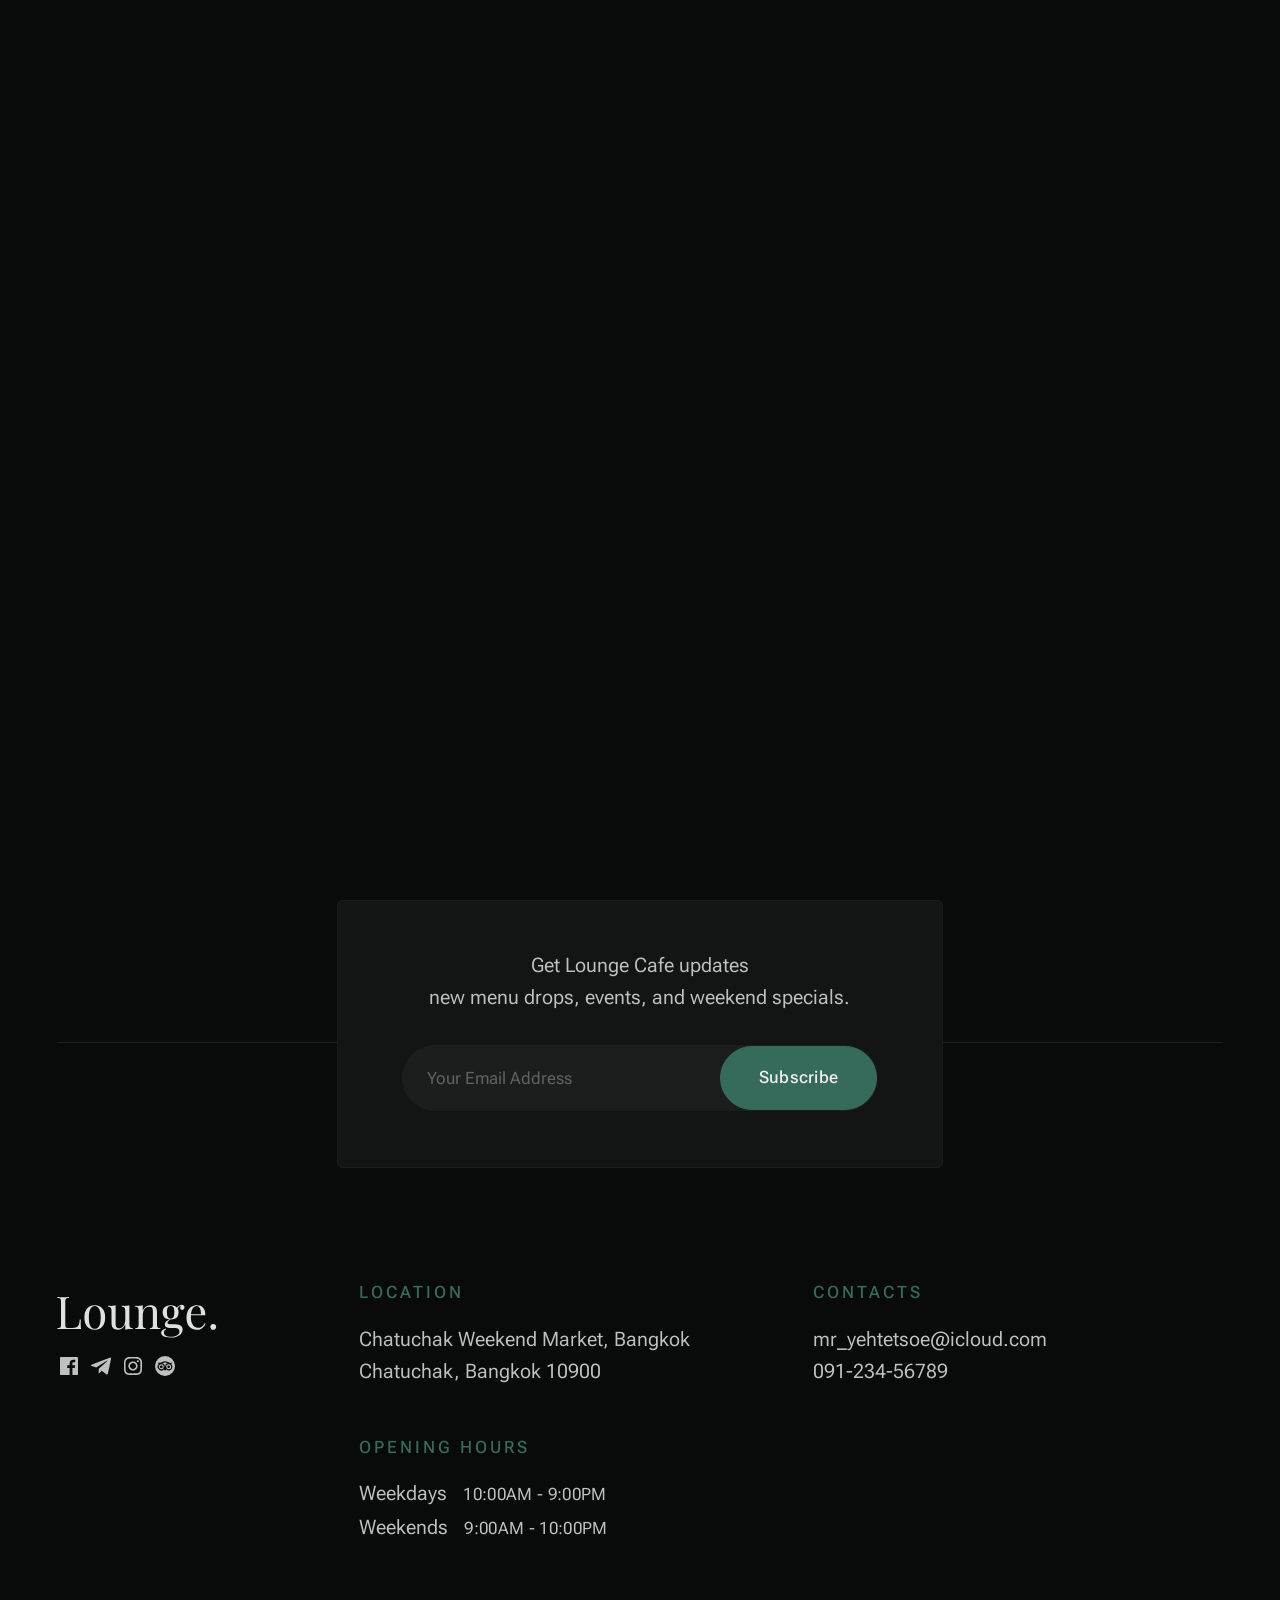
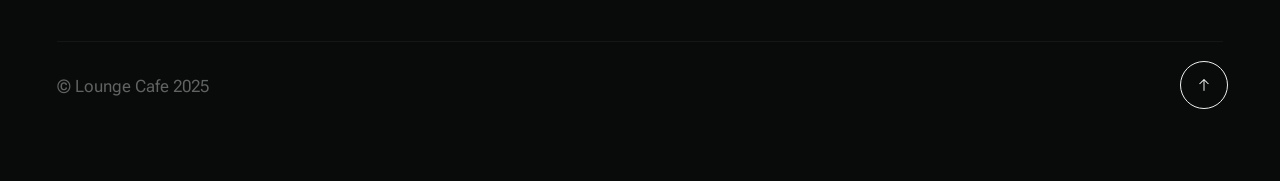
==== index.html @ 8d448ec0 "Initial commit - Lounge Cafe site" ====
<!DOCTYPE html>
<html lang="en" class="no-js" >
<head>

    <!--- basic page needs
    ================================================== -->
    <meta charset="utf-8">
    <meta name="viewport" content="width=device-width, initial-scale=1">
    <title>Lounge Cafe • Chatuchak Market</title>

    <script>
        document.documentElement.classList.remove('no-js');
        document.documentElement.classList.add('js');
    </script>

    <!-- CSS
    ================================================== -->
    <link rel="stylesheet" href="css/vendor.css">
    <link rel="stylesheet" href="css/styles.css">

    <!-- favicons
    ================================================== -->
    <link rel="apple-touch-icon" sizes="180x180" href="apple-touch-icon.png">
    <link rel="icon" type="image/png" sizes="32x32" href="favicon-32x32.png">
    <link rel="icon" type="image/png" sizes="16x16" href="favicon-16x16.png">
    <link rel="manifest" href="site.webmanifest">

</head>
<body id="top">
    
    <!-- preloader
    ================================================== -->
    <div id="preloader">
        <div id="loader" class="dots-fade">
            <div></div>
            <div></div>
            <div></div>
        </div>
    </div>

    <!-- page wrap
    ================================================== -->
    <div id="page" class="s-pagewrap ss-home">


        <!-- # site header 
        ================================================== -->
        <header class="s-header">

            <div class="container s-header__content">
                
                <div class="s-header__block">
                    <div class="header-logo">
                        <a class="logo" href="index.html">
                            <img src="images/logo.svg" alt="Golden Palace">
                        </a>
                    </div>
                    <a class="header-menu-toggle" href="#0"><span>Menu</span></a>
                </div> <!-- end s-header__block -->
            
                <nav class="header-nav">    
                    <ul class="header-nav__links">
                        <li class="current"><a href="index.html">Home</a></li>
                        <li><a href="about.html">About</a></li>
                        <li><a href="menu.html">Menu</a></li>
                        <li><a href="gallery.html">Gallery</a></li>
                        <li><a href="reservations.html">Reservations</a></li>
                        <li><a href="reviews.html">Reviews</a></li>
                        <li><a href="contact.html">Contact</a></li>
                    </ul> <!-- end header-nav__links -->  
                    
                    <div class="header-contact">
                        <a href="tel:+669123456789" class="header-contact__num btn">
                            <svg id="Layer_1" data-name="Layer 1" xmlns="http://www.w3.org/2000/svg" viewBox="0 0 24 24" stroke-width="1.5" width="24" height="24" color="#000000"><defs><style>.cls-6376396cc3a86d32eae6f0dc-1{fill:none;stroke:currentColor;stroke-miterlimit:10;}</style></defs><path class="cls-6376396cc3a86d32eae6f0dc-1" d="M19.64,21.25c-2.54,2.55-8.38.83-13-3.84S.2,6.9,2.75,4.36L5.53,1.57,10.9,6.94l-2,2A2.18,2.18,0,0,0,8.9,12L12,15.1a2.18,2.18,0,0,0,3.07,0l2-2,5.37,5.37Z"></path></svg>
                             091-234-56789
                        </a>
                    </div> <!-- end header-contact -->
                </nav> <!-- end header-nav -->         
            
            </div> <!-- end s-header__content -->

        </header>
<section id="intro" class="container s-intro target-section">

            <div class="grid-block s-intro__content">

                <div class="intro-header">
                    <div class="intro-header__overline">Welcome to</div>
                    <h1 class="intro-header__big-type">
                        Lounge <br>
                        Cafe
                    </h1>
                </div> <!-- end intro-header -->

                <figure class="intro-pic-primary">
                    <img src="images/intro-pic-primary.jpg" 
                         srcset="images/intro-pic-primary.jpg 1x, 
                         images/intro-pic-primary@2x.jpg 2x" alt="">  
                </figure> <!-- end intro-pic-primary -->    
                    
                <div class="intro-block-content">

                    <figure class="intro-block-content__pic">
                        <img src="images/intro-pic-secondary.jpg" 
                             srcset="images/intro-pic-secondary.jpg 1x, 
                             images/intro-pic-secondary@2x.jpg 2x" alt=""> 
                    </figure> <!-- end intro-pic-secondary -->   

                    <div class="intro-block-content__text-wrap">
                        <p class="intro-block-content__text">
                            Savor moments of bliss with every sip, as our expertly 
                            crafted coffees and delectable pastries embrace your senses.
                        </p>
                        
                        <ul class="intro-block-content__social">
                            <li><a href="#0">FB</a></li>
                            <li><a href="#0">IG</a></li>
                            <li><a href="#0">PI</a></li>
                            <li><a href="#0">X</a></li>
                        </ul>
                    </div> <!-- end intro-block-content__social -->   

                </div> <!-- end intro-block-content -->

                <div class="intro-scroll">
                    <a class="smoothscroll" href="#about">                            
                        <span class="intro-scroll__circle-text"></span>
                        <span class="intro-scroll__text u-screen-reader-text">Scroll Down</span>
                        <div class="intro-scroll__icon">
                            <svg clip-rule="evenodd" fill-rule="evenodd" stroke-linejoin="round" stroke-miterlimit="2" viewBox="0 0 24 24" xmlns="http://www.w3.org/2000/svg"><path d="m5.214 14.522s4.505 4.502 6.259 6.255c.146.147.338.22.53.22s.384-.073.53-.22c1.754-1.752 6.249-6.244 6.249-6.244.144-.144.216-.334.217-.523 0-.193-.074-.386-.221-.534-.293-.293-.766-.294-1.057-.004l-4.968 4.968v-14.692c0-.414-.336-.75-.75-.75s-.75.336-.75.75v14.692l-4.979-4.978c-.289-.289-.761-.287-1.054.006-.148.148-.222.341-.221.534 0 .189.071.377.215.52z" fill-rule="nonzero"/></svg>
                        </div>
                    </a>
                </div> <!-- end intro-scroll -->

            </div> <!-- grid-block -->            

        </section>

<footer id="footer" class="container s-footer">  
            
            <div class="row s-footer__top row-x-center">
                <div class="column xl-6 lg-8 md-10 footer-block footer-newsletter">                  
    
                    <h5>
                    Get Lounge Cafe updates <br>
                    new menu drops, events, and weekend specials.
                    </h5>
    
                    <div class="subscribe-form">
                        <form id="mc-form" class="mc-form">
                            <div class="mc-input-wrap">
                                <input type="email" name="EMAIL" id="mce-EMAIL" placeholder="Your Email Address" title="The domain portion of the email address is invalid (the portion after the @)." pattern="^([^\x00-\x20\x22\x28\x29\x2c\x2e\x3a-\x3c\x3e\x40\x5b-\x5d\x7f-\xff]+|\x22([^\x0d\x22\x5c\x80-\xff]|\x5c[\x00-\x7f])*\x22)(\x2e([^\x00-\x20\x22\x28\x29\x2c\x2e\x3a-\x3c\x3e\x40\x5b-\x5d\x7f-\xff]+|\x22([^\x0d\x22\x5c\x80-\xff]|\x5c[\x00-\x7f])*\x22))*\x40([^\x00-\x20\x22\x28\x29\x2c\x2e\x3a-\x3c\x3e\x40\x5b-\x5d\x7f-\xff]+|\x5b([^\x0d\x5b-\x5d\x80-\xff]|\x5c[\x00-\x7f])*\x5d)(\x2e([^\x00-\x20\x22\x28\x29\x2c\x2e\x3a-\x3c\x3e\x40\x5b-\x5d\x7f-\xff]+|\x5b([^\x0d\x5b-\x5d\x80-\xff]|\x5c[\x00-\x7f])*\x5d))*(\.\w{2,})+$" required>
                                <input type="submit" name="subscribe" value="Subscribe" class="btn btn--primary">
                                <!-- <div style="position: absolute; left: -5000px;" aria-hidden="true"><input type="text" name="b_cdb7b577e41181934ed6a6a44_9a91cfe7b3" tabindex="-1" value=""></div> -->
                            </div> 
                            <div class="mc-status"></div>
                        </form>
                    </div> <!-- end subscribe-form -->

                </div> <!-- end footer-newsletter -->
            </div> <!-- end s-footer__top -->         

            <div class="row s-footer__main">             
                <div class="column xl-3 lg-12 footer-block s-footer__main-start">     

                    <div class="s-footer__logo">
                        <a class="logo" href="index.html">
                            <img src="images/logo.svg" alt="Homepage">
                        </a>
                    </div>  

                    <ul class="s-footer__social social-list">
                        <li>
                            <a href="#0">
                                <svg xmlns="http://www.w3.org/2000/svg" width="24" height="24" viewBox="0 0 24 24" style="fill:rgba(0, 0, 0, 1);transform:;-ms-filter:"><path d="M20,3H4C3.447,3,3,3.448,3,4v16c0,0.552,0.447,1,1,1h8.615v-6.96h-2.338v-2.725h2.338v-2c0-2.325,1.42-3.592,3.5-3.592 c0.699-0.002,1.399,0.034,2.095,0.107v2.42h-1.435c-1.128,0-1.348,0.538-1.348,1.325v1.735h2.697l-0.35,2.725h-2.348V21H20 c0.553,0,1-0.448,1-1V4C21,3.448,20.553,3,20,3z"></path></svg>
                                <span class="u-screen-reader-text">Facebook</span>
                            </a>
                        </li>
                        <li>
                            <a href="#0">
                                <svg xmlns="http://www.w3.org/2000/svg" width="24" height="24" viewBox="0 0 24 24" style="fill: rgba(0, 0, 0, 1);transform: ;msFilter:;"><path d="m20.665 3.717-17.73 6.837c-1.21.486-1.203 1.161-.222 1.462l4.552 1.42 10.532-6.645c.498-.303.953-.14.579.192l-8.533 7.701h-.002l.002.001-.314 4.692c.46 0 .663-.211.921-.46l2.211-2.15 4.599 3.397c.848.467 1.457.227 1.668-.785l3.019-14.228c.309-1.239-.473-1.8-1.282-1.434z"></path></svg>
                                <span class="u-screen-reader-text">Telegram</span>
                            </a>
                        </li>
                        <li>
                            <a href="#0">
                                <svg xmlns="http://www.w3.org/2000/svg" width="24" height="24" viewBox="0 0 24 24" style="fill:rgba(0, 0, 0, 1);transform:;-ms-filter:"><path d="M11.999,7.377c-2.554,0-4.623,2.07-4.623,4.623c0,2.554,2.069,4.624,4.623,4.624c2.552,0,4.623-2.07,4.623-4.624 C16.622,9.447,14.551,7.377,11.999,7.377L11.999,7.377z M11.999,15.004c-1.659,0-3.004-1.345-3.004-3.003 c0-1.659,1.345-3.003,3.004-3.003s3.002,1.344,3.002,3.003C15.001,13.659,13.658,15.004,11.999,15.004L11.999,15.004z"></path><circle cx="16.806" cy="7.207" r="1.078"></circle><path d="M20.533,6.111c-0.469-1.209-1.424-2.165-2.633-2.632c-0.699-0.263-1.438-0.404-2.186-0.42 c-0.963-0.042-1.268-0.054-3.71-0.054s-2.755,0-3.71,0.054C7.548,3.074,6.809,3.215,6.11,3.479C4.9,3.946,3.945,4.902,3.477,6.111 c-0.263,0.7-0.404,1.438-0.419,2.186c-0.043,0.962-0.056,1.267-0.056,3.71c0,2.442,0,2.753,0.056,3.71 c0.015,0.748,0.156,1.486,0.419,2.187c0.469,1.208,1.424,2.164,2.634,2.632c0.696,0.272,1.435,0.426,2.185,0.45 c0.963,0.042,1.268,0.055,3.71,0.055s2.755,0,3.71-0.055c0.747-0.015,1.486-0.157,2.186-0.419c1.209-0.469,2.164-1.424,2.633-2.633 c0.263-0.7,0.404-1.438,0.419-2.186c0.043-0.962,0.056-1.267,0.056-3.71s0-2.753-0.056-3.71C20.941,7.57,20.801,6.819,20.533,6.111z M19.315,15.643c-0.007,0.576-0.111,1.147-0.311,1.688c-0.305,0.787-0.926,1.409-1.712,1.711c-0.535,0.199-1.099,0.303-1.67,0.311 c-0.95,0.044-1.218,0.055-3.654,0.055c-2.438,0-2.687,0-3.655-0.055c-0.569-0.007-1.135-0.112-1.669-0.311 c-0.789-0.301-1.414-0.923-1.719-1.711c-0.196-0.534-0.302-1.099-0.311-1.669c-0.043-0.95-0.053-1.218-0.053-3.654 c0-2.437,0-2.686,0.053-3.655c0.007-0.576,0.111-1.146,0.311-1.687c0.305-0.789,0.93-1.41,1.719-1.712 c0.534-0.198,1.1-0.303,1.669-0.311c0.951-0.043,1.218-0.055,3.655-0.055c2.437,0,2.687,0,3.654,0.055 c0.571,0.007,1.135,0.112,1.67,0.311c0.786,0.303,1.407,0.925,1.712,1.712c0.196,0.534,0.302,1.099,0.311,1.669 c0.043,0.951,0.054,1.218,0.054,3.655c0,2.436,0,2.698-0.043,3.654H19.315z"></path></svg>
                                <span class="u-screen-reader-text">Instagram</span>
                            </a>
                        </li>
                        <li>
                            <a href="#0">
                                <svg xmlns="http://www.w3.org/2000/svg" width="24" height="24" viewBox="0 0 24 24" style="fill: rgba(0, 0, 0, 1);transform: ;msFilter:;"><path d="M8.31 10.28a2.5 2.5 0 1 0 2.5 2.49 2.5 2.5 0 0 0-2.5-2.49zm0 3.8a1.31 1.31 0 1 1 0-2.61 1.31 1.31 0 1 1 0 2.61zm7.38-3.8a2.5 2.5 0 1 0 2.5 2.49 2.5 2.5 0 0 0-2.5-2.49zM17 12.77a1.31 1.31 0 1 1-1.31-1.3 1.31 1.31 0 0 1 1.31 1.3z"></path><path d="M12 2a10 10 0 1 0 10 10A10 10 0 0 0 12 2zm7.38 10.77a3.69 3.69 0 0 1-6.2 2.71L12 16.77l-1.18-1.29a3.69 3.69 0 1 1-5-5.44l-1.2-1.3H7.3a8.33 8.33 0 0 1 9.41 0h2.67l-1.2 1.31a3.71 3.71 0 0 1 1.2 2.72z"></path><path d="M14.77 9.05a7.19 7.19 0 0 0-5.54 0A4.06 4.06 0 0 1 12 12.7a4.08 4.08 0 0 1 2.77-3.65z"></path></svg>
                                <span class="u-screen-reader-text">Tripadvisor</span>
                            </a>
                        </li>
                    </ul> <!--end s-footer__social -->

                </div> <!-- end s-footer__main-start -->
                

                <div class="column xl-9 lg-12 s-footer__main-end grid-cols grid-cols--wrap">

                    <div class="grid-cols__column footer-block">
                        <h6>Location</h6>
                        <p>
                        Chatuchak Weekend Market, Bangkok <br>
                        Chatuchak, Bangkok 10900
                        </p>
                    </div>
                    
                    <div class="grid-cols__column footer-block">     
                        <h6>Contacts</h6>
                        <ul class="link-list">
                            <li><a href="mailto:#0">mr_yehtetsoe@icloud.com</a></li>
                            <li><a href="tel:+669123456789">091-234-56789</a></li>
                        </ul> 
                    </div>
                    
                    <div class="grid-cols__column footer-block">                   
                        <h6>Opening Hours</h6>
                        <ul class="opening-hours">
                            <li><span class="opening-hours__days">Weekdays</span><span class="opening-hours__time">10:00am - 9:00pm</span></li>
                            <li><span class="opening-hours__days">Weekends</span><span class="opening-hours__time">9:00am - 10:00pm</span></li>
                        </ul> 
                    </div>  

                </div> <!-- s-footer__main-end -->                  

            </div> <!-- end  s-footer__main-content -->                 
            
            <div class="row s-footer__bottom">       
                
                <div class="column xl-6 lg-12">
                    <p class="ss-copyright">
                        <span>© Lounge Cafe 2025</span> 
                    </p>
                </div>

            </div> <!-- end s-footer__bottom -->          

            <div class="ss-go-top">
                <a class="smoothscroll" title="Back to Top" href="#top">                 
                    <svg clip-rule="evenodd" fill-rule="evenodd" stroke-linejoin="round" stroke-miterlimit="2" viewBox="0 0 24 24" xmlns="http://www.w3.org/2000/svg"><path d="m14.523 18.787s4.501-4.505 6.255-6.26c.146-.146.219-.338.219-.53s-.073-.383-.219-.53c-1.753-1.754-6.255-6.258-6.255-6.258-.144-.145-.334-.217-.524-.217-.193 0-.385.074-.532.221-.293.292-.295.766-.004 1.056l4.978 4.978h-14.692c-.414 0-.75.336-.75.75s.336.75.75.75h14.692l-4.979 4.979c-.289.289-.286.762.006 1.054.148.148.341.222.533.222.19 0 .378-.072.522-.215z" fill-rule="nonzero"/></svg>
                </a>                                
                <span>Back To Top</span>   
            </div> <!-- end ss-go-top -->
            
        </footer>
 <!-- end s-footer -->

    </div> <!-- end page-wrap -->


    <!-- Java Script
    ================================================== -->
    <script src="js/plugins.js"></script>
    <script src="js/main.js"></script>


</body>
</html>
---- css/vendor.css ----
/* ===================================================================
 * Lounge Third-party Stylesheets
 * Template Ver. 1.0.0
 * 05-03-2025
 * -------------------------------------------------------------------
 *
 * TOC:
 * # PrismJS
 * # Swiper
 * # GLightbox
 *
 * ------------------------------------------------------------------- */

/* ===================================================================
 * # PrismJS 1.20.0
 *   https://prismjs.com/download.html#themes=prism-okaidia&languages=markup+css+clike+javascript+markup-templating+php 
 *   
 *   okaidia theme for JavaScript, CSS and HTML
 *   Loosely based on Monokai textmate theme by http://www.monokai.nl/
 *   @author ocodia
 * ------------------------------------------------------------------- */
code[class*=language-],
pre[class*=language-] {
    color          : #f8f8f2;
    background     : none;
    text-shadow    : 0 1px rgba(0, 0, 0, 0.3);
    font-family    : var(--font-mono);
    font-size      : var(--text-sm);
    text-align     : left;
    white-space    : pre;
    word-spacing   : normal;
    word-break     : normal;
    word-wrap      : normal;
    line-height    : var(--vspace-1);
    -moz-tab-size  : 4;
    -o-tab-size    : 4;
    tab-size       : 4;
    -webkit-hyphens: none;
    hyphens        : none;
}

/* Code blocks */
pre[class*=language-] {
    padding : var(--vspace-0_5) 0 var(--vspace-1);
    margin  : var(--vspace-1) 0;
    overflow: auto;
}

:not(pre)>code[class*=language-],
pre[class*=language-] {
    background: #272822;
}

/* Inline code */
:not(pre)>code[class*=language-] {
    padding    : 0.1em;
    white-space: normal;
}

.token.comment,
.token.prolog,
.token.doctype,
.token.cdata {
    color: slategray;
}

.token.punctuation {
    color: #f8f8f2;
}

.token.namespace {
    opacity: 0.7;
}

.token.property,
.token.tag,
.token.constant,
.token.symbol,
.token.deleted {
    color: #f92672;
}

.token.boolean,
.token.number {
    color: #ae81ff;
}

.token.selector,
.token.attr-name,
.token.string,
.token.char,
.token.builtin,
.token.inserted {
    color: #a6e22e;
}

.token.operator,
.token.entity,
.token.url,
.language-css .token.string,
.style .token.string,
.token.variable {
    color: #f8f8f2;
}

.token.atrule,
.token.attr-value,
.token.function,
.token.class-name {
    color: #e6db74;
}

.token.keyword {
    color: #66d9ef;
}

.token.regex,
.token.important {
    color: #fd971f;
}

.token.important,
.token.bold {
    font-weight: bold;
}

.token.italic {
    font-style: italic;
}

.token.entity {
    cursor: help;
}


/* ===================================================================
 * # Swiper 6.4.5
 *   Most modern mobile touch slider and framework with hardware accelerated transitions
 *   https://swiperjs.com
 *
 *   Copyright 2014-2020 Vladimir Kharlampidi
 *
 *   Released under the MIT License
 *
 *   Released on: December 18, 2020
 * ------------------------------------------------------------------- */
@font-face {
    font-family: "swiper-icons";
    src        : url("data:application/font-woff;charset=utf-8;base64, [base64]//wADZ2x5ZgAAAywAAADMAAAD2MHtryVoZWFkAAABbAAAADAAAAA2E2+eoWhoZWEAAAGcAAAAHwAAACQC9gDzaG10eAAAAigAAAAZAAAArgJkABFsb2NhAAAC0AAAAFoAAABaFQAUGG1heHAAAAG8AAAAHwAAACAAcABAbmFtZQAAA/gAAAE5AAACXvFdBwlwb3N0AAAFNAAAAGIAAACE5s74hXjaY2BkYGAAYpf5Hu/j+W2+MnAzMYDAzaX6QjD6/4//Bxj5GA8AuRwMYGkAPywL13jaY2BkYGA88P8Agx4j+/8fQDYfA1AEBWgDAIB2BOoAeNpjYGRgYNBh4GdgYgABEMnIABJzYNADCQAACWgAsQB42mNgYfzCOIGBlYGB0YcxjYGBwR1Kf2WQZGhhYGBiYGVmgAFGBiQQkOaawtDAoMBQxXjg/wEGPcYDDA4wNUA2CCgwsAAAO4EL6gAAeNpj2M0gyAACqxgGNWBkZ2D4/wMA+xkDdgAAAHjaY2BgYGaAYBkGRgYQiAHyGMF8FgYHIM3DwMHABGQrMOgyWDLEM1T9/w8UBfEMgLzE////P/5//f/V/xv+r4eaAAeMbAxwIUYmIMHEgKYAYjUcsDAwsLKxc3BycfPw8jEQA/[base64]/uznmfPFBNODM2K7MTQ45YEAZqGP81AmGGcF3iPqOop0r1SPTaTbVkfUe4HXj97wYE+yNwWYxwWu4v1ugWHgo3S1XdZEVqWM7ET0cfnLGxWfkgR42o2PvWrDMBSFj/IHLaF0zKjRgdiVMwScNRAoWUoH78Y2icB/yIY09An6AH2Bdu/UB+yxopYshQiEvnvu0dURgDt8QeC8PDw7Fpji3fEA4z/PEJ6YOB5hKh4dj3EvXhxPqH/SKUY3rJ7srZ4FZnh1PMAtPhwP6fl2PMJMPDgeQ4rY8YT6Gzao0eAEA409DuggmTnFnOcSCiEiLMgxCiTI6Cq5DZUd3Qmp10vO0LaLTd2cjN4fOumlc7lUYbSQcZFkutRG7g6JKZKy0RmdLY680CDnEJ+UMkpFFe1RN7nxdVpXrC4aTtnaurOnYercZg2YVmLN/d/gczfEimrE/fs/bOuq29Zmn8tloORaXgZgGa78yO9/cnXm2BpaGvq25Dv9S4E9+5SIc9PqupJKhYFSSl47+Qcr1mYNAAAAeNptw0cKwkAAAMDZJA8Q7OUJvkLsPfZ6zFVERPy8qHh2YER+3i/BP83vIBLLySsoKimrqKqpa2hp6+jq6RsYGhmbmJqZSy0sraxtbO3sHRydnEMU4uR6yx7JJXveP7WrDycAAAAAAAH//wACeNpjYGRgYOABYhkgZgJCZgZNBkYGLQZtIJsFLMYAAAw3ALgAeNolizEKgDAQBCchRbC2sFER0YD6qVQiBCv/H9ezGI6Z5XBAw8CBK/m5iQQVauVbXLnOrMZv2oLdKFa8Pjuru2hJzGabmOSLzNMzvutpB3N42mNgZGBg4GKQYzBhYMxJLMlj4GBgAYow/P/PAJJhLM6sSoWKfWCAAwDAjgbRAAB42mNgYGBkAIIbCZo5IPrmUn0hGA0AO8EFTQAA") format("woff");
    font-weight: 400;
    font-style : normal;
}

:root {
    --swiper-theme-color: #007aff;
}

.swiper-container {
    margin-left : auto;
    margin-right: auto;
    position    : relative;
    overflow    : hidden;
    list-style  : none;
    padding     : 0;
    /* Fix of Webkit flickering */
    z-index     : 1;
}

.swiper-container-vertical>.swiper-wrapper {
    flex-direction: column;
}

.swiper-wrapper {
    position           : relative;
    width              : 100%;
    height             : 100%;
    z-index            : 1;
    display            : flex;
    transition-property: transform;
    box-sizing         : content-box;
}

.swiper-container-android .swiper-slide,
.swiper-wrapper {
    transform: translate3d(0px, 0, 0);
}

.swiper-container-multirow>.swiper-wrapper {
    flex-wrap: wrap;
}

.swiper-container-multirow-column>.swiper-wrapper {
    flex-wrap     : wrap;
    flex-direction: column;
}

.swiper-container-free-mode>.swiper-wrapper {
    transition-timing-function: ease-out;
    margin                    : 0 auto;
}

.swiper-slide {
    flex-shrink        : 0;
    width              : 100%;
    height             : 100%;
    position           : relative;
    transition-property: transform;
}

.swiper-slide-invisible-blank {
    visibility: hidden;
}

/* Auto Height */
.swiper-container-autoheight,
.swiper-container-autoheight .swiper-slide {
    height: auto;
}

.swiper-container-autoheight .swiper-wrapper {
    align-items        : flex-start;
    transition-property: transform, height;
}

/* 3D Effects */
.swiper-container-3d {
    perspective: 1200px;
}

.swiper-container-3d .swiper-wrapper,
.swiper-container-3d .swiper-slide,
.swiper-container-3d .swiper-slide-shadow-left,
.swiper-container-3d .swiper-slide-shadow-right,
.swiper-container-3d .swiper-slide-shadow-top,
.swiper-container-3d .swiper-slide-shadow-bottom,
.swiper-container-3d .swiper-cube-shadow {
    transform-style: preserve-3d;
}

.swiper-container-3d .swiper-slide-shadow-left,
.swiper-container-3d .swiper-slide-shadow-right,
.swiper-container-3d .swiper-slide-shadow-top,
.swiper-container-3d .swiper-slide-shadow-bottom {
    position      : absolute;
    left          : 0;
    top           : 0;
    width         : 100%;
    height        : 100%;
    pointer-events: none;
    z-index       : 10;
}

.swiper-container-3d .swiper-slide-shadow-left {
    background-image: linear-gradient(to left, rgba(0, 0, 0, 0.5), rgba(0, 0, 0, 0));
}

.swiper-container-3d .swiper-slide-shadow-right {
    background-image: linear-gradient(to right, rgba(0, 0, 0, 0.5), rgba(0, 0, 0, 0));
}

.swiper-container-3d .swiper-slide-shadow-top {
    background-image: linear-gradient(to top, rgba(0, 0, 0, 0.5), rgba(0, 0, 0, 0));
}

.swiper-container-3d .swiper-slide-shadow-bottom {
    background-image: linear-gradient(to bottom, rgba(0, 0, 0, 0.5), rgba(0, 0, 0, 0));
}

/* CSS Mode */
.swiper-container-css-mode>.swiper-wrapper {
    overflow          : auto;
    scrollbar-width   : none;
    /* For Firefox */
    -ms-overflow-style: none;
    /* For Internet Explorer and Edge */
}

.swiper-container-css-mode>.swiper-wrapper::-webkit-scrollbar {
    display: none;
}

.swiper-container-css-mode>.swiper-wrapper>.swiper-slide {
    scroll-snap-align: start start;
}

.swiper-container-horizontal.swiper-container-css-mode>.swiper-wrapper {
    scroll-snap-type: x mandatory;
}

.swiper-container-vertical.swiper-container-css-mode>.swiper-wrapper {
    scroll-snap-type: y mandatory;
}

:root {
    --swiper-navigation-size : 44px;
    /*
    --swiper-navigation-color: var(--swiper-theme-color);
    */
}

.swiper-button-prev,
.swiper-button-next {
    position       : absolute;
    top            : 50%;
    width          : calc(var(--swiper-navigation-size) / 44 * 27);
    height         : var(--swiper-navigation-size);
    margin-top     : calc(-1 * var(--swiper-navigation-size) / 2);
    z-index        : 10;
    cursor         : pointer;
    display        : flex;
    align-items    : center;
    justify-content: center;
    color          : var(--swiper-navigation-color, var(--swiper-theme-color));
}

.swiper-button-prev.swiper-button-disabled,
.swiper-button-next.swiper-button-disabled {
    opacity       : 0.35;
    cursor        : auto;
    pointer-events: none;
}

.swiper-button-prev:after,
.swiper-button-next:after {
    font-family   : swiper-icons;
    font-size     : var(--swiper-navigation-size);
    text-transform: none !important;
    letter-spacing: 0;
    text-transform: none;
    font-variant  : initial;
    line-height   : 1;
}

.swiper-button-prev,
.swiper-container-rtl .swiper-button-next {
    left : 10px;
    right: auto;
}

.swiper-button-prev:after,
.swiper-container-rtl .swiper-button-next:after {
    content: "prev";
}

.swiper-button-next,
.swiper-container-rtl .swiper-button-prev {
    right: 10px;
    left : auto;
}

.swiper-button-next:after,
.swiper-container-rtl .swiper-button-prev:after {
    content: "next";
}

.swiper-button-prev.swiper-button-white,
.swiper-button-next.swiper-button-white {
    --swiper-navigation-color: #ffffff;
}

.swiper-button-prev.swiper-button-black,
.swiper-button-next.swiper-button-black {
    --swiper-navigation-color: #000000;
}

.swiper-button-lock {
    display: none;
}

:root {
    /*
    --swiper-pagination-color: var(--swiper-theme-color);
    */
}

.swiper-pagination {
    position  : absolute;
    text-align: center;
    transition: 300ms opacity;
    transform : translate3d(0, 0, 0);
    z-index   : 10;
}

.swiper-pagination.swiper-pagination-hidden {
    opacity: 0;
}

/* Common Styles */
.swiper-pagination-fraction,
.swiper-pagination-custom,
.swiper-container-horizontal>.swiper-pagination-bullets {
    bottom: 10px;
    left  : 0;
    width : 100%;
}

/* Bullets */
.swiper-pagination-bullets-dynamic {
    overflow : hidden;
    font-size: 0;
}

.swiper-pagination-bullets-dynamic .swiper-pagination-bullet {
    transform: scale(0.33);
    position : relative;
}

.swiper-pagination-bullets-dynamic .swiper-pagination-bullet-active {
    transform: scale(1);
}

.swiper-pagination-bullets-dynamic .swiper-pagination-bullet-active-main {
    transform: scale(1);
}

.swiper-pagination-bullets-dynamic .swiper-pagination-bullet-active-prev {
    transform: scale(0.66);
}

.swiper-pagination-bullets-dynamic .swiper-pagination-bullet-active-prev-prev {
    transform: scale(0.33);
}

.swiper-pagination-bullets-dynamic .swiper-pagination-bullet-active-next {
    transform: scale(0.66);
}

.swiper-pagination-bullets-dynamic .swiper-pagination-bullet-active-next-next {
    transform: scale(0.33);
}

.swiper-pagination-bullet {
    width        : 8px;
    height       : 8px;
    display      : inline-block;
    border-radius: 100%;
    background   : #000;
    opacity      : 0.2;
}

button.swiper-pagination-bullet {
    border            : none;
    margin            : 0;
    padding           : 0;
    box-shadow        : none;
    -webkit-appearance: none;
    -moz-appearance   : none;
    appearance        : none;
}

.swiper-pagination-clickable .swiper-pagination-bullet {
    cursor: pointer;
}

.swiper-pagination-bullet-active {
    opacity   : 1;
    background: var(--swiper-pagination-color, var(--swiper-theme-color));
}

.swiper-container-vertical>.swiper-pagination-bullets {
    right    : 10px;
    top      : 50%;
    transform: translate3d(0px, -50%, 0);
}

.swiper-container-vertical>.swiper-pagination-bullets .swiper-pagination-bullet {
    margin : 6px 0;
    display: block;
}

.swiper-container-vertical>.swiper-pagination-bullets.swiper-pagination-bullets-dynamic {
    top      : 50%;
    transform: translateY(-50%);
    width    : 8px;
}

.swiper-container-vertical>.swiper-pagination-bullets.swiper-pagination-bullets-dynamic .swiper-pagination-bullet {
    display   : inline-block;
    transition: 200ms transform, 200ms top;
}

.swiper-container-horizontal>.swiper-pagination-bullets .swiper-pagination-bullet {
    margin: 0 4px;
}

.swiper-container-horizontal>.swiper-pagination-bullets.swiper-pagination-bullets-dynamic {
    left       : 50%;
    transform  : translateX(-50%);
    white-space: nowrap;
}

.swiper-container-horizontal>.swiper-pagination-bullets.swiper-pagination-bullets-dynamic .swiper-pagination-bullet {
    transition: 200ms transform, 200ms left;
}

.swiper-container-horizontal.swiper-container-rtl>.swiper-pagination-bullets-dynamic .swiper-pagination-bullet {
    transition: 200ms transform, 200ms right;
}

/* Progress */
.swiper-pagination-progressbar {
    background: rgba(0, 0, 0, 0.25);
    position  : absolute;
}

.swiper-pagination-progressbar .swiper-pagination-progressbar-fill {
    background      : var(--swiper-pagination-color, var(--swiper-theme-color));
    position        : absolute;
    left            : 0;
    top             : 0;
    width           : 100%;
    height          : 100%;
    transform       : scale(0);
    transform-origin: left top;
}

.swiper-container-rtl .swiper-pagination-progressbar .swiper-pagination-progressbar-fill {
    transform-origin: right top;
}

.swiper-container-horizontal>.swiper-pagination-progressbar,
.swiper-container-vertical>.swiper-pagination-progressbar.swiper-pagination-progressbar-opposite {
    width : 100%;
    height: 4px;
    left  : 0;
    top   : 0;
}

.swiper-container-vertical>.swiper-pagination-progressbar,
.swiper-container-horizontal>.swiper-pagination-progressbar.swiper-pagination-progressbar-opposite {
    width : 4px;
    height: 100%;
    left  : 0;
    top   : 0;
}

.swiper-pagination-white {
    --swiper-pagination-color: #ffffff;
}

.swiper-pagination-black {
    --swiper-pagination-color: #000000;
}

.swiper-pagination-lock {
    display: none;
}

/* Scrollbar */
.swiper-scrollbar {
    border-radius   : 10px;
    position        : relative;
    -ms-touch-action: none;
    background      : rgba(0, 0, 0, 0.1);
}

.swiper-container-horizontal>.swiper-scrollbar {
    position: absolute;
    left    : 1%;
    bottom  : 3px;
    z-index : 50;
    height  : 5px;
    width   : 98%;
}

.swiper-container-vertical>.swiper-scrollbar {
    position: absolute;
    right   : 3px;
    top     : 1%;
    z-index : 50;
    width   : 5px;
    height  : 98%;
}

.swiper-scrollbar-drag {
    height       : 100%;
    width        : 100%;
    position     : relative;
    background   : rgba(0, 0, 0, 0.5);
    border-radius: 10px;
    left         : 0;
    top          : 0;
}

.swiper-scrollbar-cursor-drag {
    cursor: move;
}

.swiper-scrollbar-lock {
    display: none;
}

.swiper-zoom-container {
    width          : 100%;
    height         : 100%;
    display        : flex;
    justify-content: center;
    align-items    : center;
    text-align     : center;
}

.swiper-zoom-container>img,
.swiper-zoom-container>svg,
.swiper-zoom-container>canvas {
    max-width    : 100%;
    max-height   : 100%;
    -o-object-fit: contain;
    object-fit   : contain;
}

.swiper-slide-zoomed {
    cursor: move;
}

/* Preloader */
:root {
    /*
    --swiper-preloader-color: var(--swiper-theme-color);
    */
}

.swiper-lazy-preloader {
    width           : 42px;
    height          : 42px;
    position        : absolute;
    left            : 50%;
    top             : 50%;
    margin-left     : -21px;
    margin-top      : -21px;
    z-index         : 10;
    transform-origin: 50%;
    animation       : swiper-preloader-spin 1s infinite linear;
    box-sizing      : border-box;
    border          : 4px solid var(--swiper-preloader-color, var(--swiper-theme-color));
    border-radius   : 50%;
    border-top-color: transparent;
}

.swiper-lazy-preloader-white {
    --swiper-preloader-color: #fff;
}

.swiper-lazy-preloader-black {
    --swiper-preloader-color: #000;
}

@keyframes swiper-preloader-spin {
    100% {
        transform: rotate(360deg);
    }
}

/* a11y */
.swiper-container .swiper-notification {
    position      : absolute;
    left          : 0;
    top           : 0;
    pointer-events: none;
    opacity       : 0;
    z-index       : -1000;
}

.swiper-container-fade.swiper-container-free-mode .swiper-slide {
    transition-timing-function: ease-out;
}

.swiper-container-fade .swiper-slide {
    pointer-events     : none;
    transition-property: opacity;
}

.swiper-container-fade .swiper-slide .swiper-slide {
    pointer-events: none;
}

.swiper-container-fade .swiper-slide-active,
.swiper-container-fade .swiper-slide-active .swiper-slide-active {
    pointer-events: auto;
}

.swiper-container-cube {
    overflow: visible;
}

.swiper-container-cube .swiper-slide {
    pointer-events     : none;
    backface-visibility: hidden;
    z-index            : 1;
    visibility         : hidden;
    transform-origin   : 0 0;
    width              : 100%;
    height             : 100%;
}

.swiper-container-cube .swiper-slide .swiper-slide {
    pointer-events: none;
}

.swiper-container-cube.swiper-container-rtl .swiper-slide {
    transform-origin: 100% 0;
}

.swiper-container-cube .swiper-slide-active,
.swiper-container-cube .swiper-slide-active .swiper-slide-active {
    pointer-events: auto;
}

.swiper-container-cube .swiper-slide-active,
.swiper-container-cube .swiper-slide-next,
.swiper-container-cube .swiper-slide-prev,
.swiper-container-cube .swiper-slide-next+.swiper-slide {
    pointer-events: auto;
    visibility    : visible;
}

.swiper-container-cube .swiper-slide-shadow-top,
.swiper-container-cube .swiper-slide-shadow-bottom,
.swiper-container-cube .swiper-slide-shadow-left,
.swiper-container-cube .swiper-slide-shadow-right {
    z-index            : 0;
    backface-visibility: hidden;
}

.swiper-container-cube .swiper-cube-shadow {
    position  : absolute;
    left      : 0;
    bottom    : 0px;
    width     : 100%;
    height    : 100%;
    background: #000;
    opacity   : 0.6;
    filter    : blur(50px);
    z-index   : 0;
}

.swiper-container-flip {
    overflow: visible;
}

.swiper-container-flip .swiper-slide {
    pointer-events     : none;
    backface-visibility: hidden;
    z-index            : 1;
}

.swiper-container-flip .swiper-slide .swiper-slide {
    pointer-events: none;
}

.swiper-container-flip .swiper-slide-active,
.swiper-container-flip .swiper-slide-active .swiper-slide-active {
    pointer-events: auto;
}

.swiper-container-flip .swiper-slide-shadow-top,
.swiper-container-flip .swiper-slide-shadow-bottom,
.swiper-container-flip .swiper-slide-shadow-left,
.swiper-container-flip .swiper-slide-shadow-right {
    z-index            : 0;
    backface-visibility: hidden;
}

/* ==========================================================================
 * # GLightbox
 *
 * GLightbox 3.2.0
 * https://biati-digital.github.io/glightbox/
 * -------------------------------------------------------------------------- 
 */
.glightbox-container {
    width                   : 100%;
    height                  : 100%;
    position                : fixed;
    top                     : 0;
    left                    : 0;
    z-index                 : 999999 !important;
    overflow                : hidden;
    touch-action            : none;
    -webkit-text-size-adjust: 100%;
    -moz-text-size-adjust   : 100%;
    text-size-adjust        : 100%;
    backface-visibility     : hidden;
    outline                 : none;
}

.glightbox-container.inactive {
    display: none;
}

.glightbox-container .gcontainer {
    position: relative;
    width   : 100%;
    height  : 100%;
    z-index : 9999;
    overflow: hidden;
}

.glightbox-container .gslider {
    transition     : transform 0.4s ease;
    height         : 100%;
    left           : 0;
    top            : 0;
    width          : 100%;
    position       : relative;
    overflow       : hidden;
    display        : flex !important;
    justify-content: center;
    align-items    : center;
    transform      : translate3d(0, 0, 0);
}

.glightbox-container .gslide {
    width              : 100%;
    position           : absolute;
    -webkit-user-select: none;
    -moz-user-select   : none;
    user-select        : none;
    display            : flex;
    align-items        : center;
    justify-content    : center;
    opacity            : 0;
}

.glightbox-container .gslide.current {
    opacity : 1;
    z-index : 99999;
    position: relative;
}

.glightbox-container .gslide.prev {
    opacity: 1;
    z-index: 9999;
}

.glightbox-container .gslide-inner-content {
    width: 100%;
}

.glightbox-container .ginner-container {
    position       : relative;
    width          : 100%;
    display        : flex;
    justify-content: center;
    flex-direction : column;
    max-width      : 100%;
    margin         : auto;
    height         : 100vh;
}

.glightbox-container .ginner-container.gvideo-container {
    width: 100%;
}

.glightbox-container .ginner-container.desc-bottom,
.glightbox-container .ginner-container.desc-top {
    flex-direction: column;
}

.glightbox-container .ginner-container.desc-left,
.glightbox-container .ginner-container.desc-right {
    max-width: 100% !important;
}

.gslide iframe,
.gslide video {
    outline                   : none !important;
    border                    : none;
    min-height                : 165px;
    -webkit-overflow-scrolling: touch;
    touch-action              : auto;
}

.gslide:not(.current) {
    pointer-events: none;
}

.gslide-image {
    align-items: center;
}

.gslide-image img {
    max-height         : 100vh;
    display            : block;
    padding            : 0;
    float              : none;
    outline            : none;
    border             : none;
    -webkit-user-select: none;
    -moz-user-select   : none;
    user-select        : none;
    max-width          : 100vw;
    width              : auto;
    height             : auto;
    -o-object-fit      : cover;
    object-fit         : cover;
    touch-action       : none;
    margin             : auto;
    min-width          : 200px;
}

.desc-top .gslide-image img,
.desc-bottom .gslide-image img {
    width: auto;
}

.desc-left .gslide-image img,
.desc-right .gslide-image img {
    width    : auto;
    max-width: 100%;
}

.gslide-image img.zoomable {
    position: relative;
}

.gslide-image img.dragging {
    cursor    : grabbing !important;
    transition: none;
}

.gslide-video {
    position : relative;
    max-width: 100vh;
    width    : 100% !important;
}

.gslide-video .plyr__poster-enabled.plyr--loading .plyr__poster {
    display: none;
}

.gslide-video .gvideo-wrapper {
    width       : 100%;
    /* max-width: 160vmin; */
    margin      : auto;
}

.gslide-video::before {
    content   : "";
    position  : absolute;
    width     : 100%;
    height    : 100%;
    background: rgba(255, 0, 0, 0.34);
    display   : none;
}

.gslide-video.playing::before {
    display: none;
}

.gslide-video.fullscreen {
    max-width: 100% !important;
    min-width: 100%;
    height   : 75vh;
}

.gslide-video.fullscreen video {
    max-width: 100% !important;
    width    : 100% !important;
}

.gslide-inline {
    background: #fff;
    text-align: left;
    max-height: calc(100vh - 40px);
    overflow  : auto;
    max-width : 100%;
    margin    : auto;
}

.gslide-inline .ginlined-content {
    padding: 20px;
    width  : 100%;
}

.gslide-inline .dragging {
    cursor    : grabbing !important;
    transition: none;
}

.ginlined-content {
    overflow: auto;
    display : block !important;
    opacity : 1;
}

.gslide-external {
    display   : flex;
    width     : 100%;
    min-width : 100%;
    background: #fff;
    padding   : 0;
    overflow  : auto;
    max-height: 75vh;
    height    : 100%;
}

.gslide-media {
    display: flex;
    width  : auto;
}

.zoomed .gslide-media {
    box-shadow: none !important;
}

.desc-top .gslide-media,
.desc-bottom .gslide-media {
    margin        : 0 auto;
    flex-direction: column;
}

.gslide-description {
    position: relative;
    flex    : 1 0 100%;
}

.gslide-description.description-left,
.gslide-description.description-right {
    max-width: 100%;
}

.gslide-description.description-bottom,
.gslide-description.description-top {
    margin: 0 auto;
    width : 100%;
}

.gslide-description p {
    margin-bottom: 12px;
}

.gslide-description p:last-child {
    margin-bottom: 0;
}

.zoomed .gslide-description {
    display: none;
}

.glightbox-button-hidden {
    display: none;
}

/*
 * Description for mobiles
 * something like facebook does the description
 * for the photos
*/
.glightbox-mobile .glightbox-container .gslide-description {
    height        : auto !important;
    width         : 100%;
    position      : absolute;
    bottom        : 0;
    padding       : 19px 11px;
    max-width     : 100vw !important;
    order         : 2 !important;
    max-height    : 78vh;
    overflow      : auto !important;
    background    : linear-gradient(to bottom, rgba(0, 0, 0, 0) 0%, rgba(0, 0, 0, 0.75) 100%);
    transition    : opacity 0.3s linear;
    padding-bottom: 50px;
}

.glightbox-mobile .glightbox-container .gslide-title {
    color    : #fff;
    font-size: 1em;
}

.glightbox-mobile .glightbox-container .gslide-desc {
    color: #a1a1a1;
}

.glightbox-mobile .glightbox-container .gslide-desc a {
    color      : #fff;
    font-weight: bold;
}

.glightbox-mobile .glightbox-container .gslide-desc * {
    color: inherit;
}

.glightbox-mobile .glightbox-container .gslide-desc .desc-more {
    color  : #fff;
    opacity: 0.4;
}

.gdesc-open .gslide-media {
    transition: opacity 0.5s ease;
    opacity   : 0.4;
}

.gdesc-open .gdesc-inner {
    padding-bottom: 30px;
}

.gdesc-closed .gslide-media {
    transition: opacity 0.5s ease;
    opacity   : 1;
}

.greset {
    transition: all 0.3s ease;
}

.gabsolute {
    position: absolute;
}

.grelative {
    position: relative;
}

.glightbox-desc {
    display: none !important;
}

.glightbox-open {
    overflow: hidden;
}

.gloader {
    height            : 25px;
    width             : 25px;
    animation         : lightboxLoader 0.8s infinite linear;
    border            : 2px solid #fff;
    border-right-color: transparent;
    border-radius     : 50%;
    position          : absolute;
    display           : block;
    z-index           : 9999;
    left              : 0;
    right             : 0;
    margin            : 0 auto;
    top               : 47%;
}

.goverlay {
    width      : 100%;
    height     : calc(100vh + 1px);
    position   : fixed;
    top        : -1px;
    left       : 0;
    background : #000;
    will-change: opacity;
}

.glightbox-mobile .goverlay {
    background: #000;
}

.gprev,
.gnext,
.gclose {
    z-index        : 99999;
    cursor         : pointer;
    width          : 26px;
    height         : 44px;
    border         : none;
    display        : flex;
    justify-content: center;
    align-items    : center;
    flex-direction : column;
}

.gprev svg,
.gnext svg,
.gclose svg {
    display: block;
    width  : 25px;
    height : auto;
    margin : 0;
    padding: 0;
}

.gprev.disabled,
.gnext.disabled,
.gclose.disabled {
    opacity: 0.2;
}

.gprev .garrow,
.gnext .garrow,
.gclose .garrow {
    stroke: #fff;
}

.gbtn.focused {
    outline: 2px solid #0f3d81;
}

iframe.wait-autoplay {
    opacity: 0;
}

.glightbox-closing .gnext,
.glightbox-closing .gprev,
.glightbox-closing .gclose {
    opacity: 0 !important;
}

/*Skin */
.glightbox-clean .gslide-description {
    background: #fff;
}

.glightbox-clean .gdesc-inner {
    padding: 22px 20px;
}

.glightbox-clean .gslide-title {
    font-size    : 1em;
    font-weight  : normal;
    font-family  : arial;
    color        : #000;
    margin-bottom: 19px;
    line-height  : 1.4em;
}

.glightbox-clean .gslide-desc {
    font-size    : 0.86em;
    margin-bottom: 0;
    font-family  : arial;
    line-height  : 1.4em;
}

.glightbox-clean .gslide-video {
    background: #000;
}

.glightbox-clean .gprev,
.glightbox-clean .gnext,
.glightbox-clean .gclose {
    background-color: rgba(0, 0, 0, 0.75);
    border-radius   : 4px;
}

.glightbox-clean .gprev path,
.glightbox-clean .gnext path,
.glightbox-clean .gclose path {
    fill: #fff;
}

.glightbox-clean .gprev {
    position: absolute;
    top     : -100%;
    left    : 30px;
    width   : 40px;
    height  : 50px;
}

.glightbox-clean .gnext {
    position: absolute;
    top     : -100%;
    right   : 30px;
    width   : 40px;
    height  : 50px;
}

.glightbox-clean .gclose {
    width   : 35px;
    height  : 35px;
    top     : 15px;
    right   : 10px;
    position: absolute;
}

.glightbox-clean .gclose svg {
    width : 18px;
    height: auto;
}

.glightbox-clean .gclose:hover {
    opacity: 1;
}

/*CSS Animations*/
.gfadeIn {
    animation: gfadeIn 0.5s ease;
}

.gfadeOut {
    animation: gfadeOut 0.5s ease;
}

.gslideOutLeft {
    animation: gslideOutLeft 0.3s ease;
}

.gslideInLeft {
    animation: gslideInLeft 0.3s ease;
}

.gslideOutRight {
    animation: gslideOutRight 0.3s ease;
}

.gslideInRight {
    animation: gslideInRight 0.3s ease;
}

.gzoomIn {
    animation: gzoomIn 0.5s ease;
}

.gzoomOut {
    animation: gzoomOut 0.5s ease;
}

@keyframes lightboxLoader {
    0% {
        transform: rotate(0deg);
    }

    100% {
        transform: rotate(360deg);
    }
}

@keyframes gfadeIn {
    from {
        opacity: 0;
    }

    to {
        opacity: 1;
    }
}

@keyframes gfadeOut {
    from {
        opacity: 1;
    }

    to {
        opacity: 0;
    }
}

@keyframes gslideInLeft {
    from {
        opacity  : 0;
        transform: translate3d(-60%, 0, 0);
    }

    to {
        visibility: visible;
        transform : translate3d(0, 0, 0);
        opacity   : 1;
    }
}

@keyframes gslideOutLeft {
    from {
        opacity   : 1;
        visibility: visible;
        transform : translate3d(0, 0, 0);
    }

    to {
        transform : translate3d(-60%, 0, 0);
        opacity   : 0;
        visibility: hidden;
    }
}

@keyframes gslideInRight {
    from {
        opacity   : 0;
        visibility: visible;
        transform : translate3d(60%, 0, 0);
    }

    to {
        transform: translate3d(0, 0, 0);
        opacity  : 1;
    }
}

@keyframes gslideOutRight {
    from {
        opacity   : 1;
        visibility: visible;
        transform : translate3d(0, 0, 0);
    }

    to {
        transform: translate3d(60%, 0, 0);
        opacity  : 0;
    }
}

@keyframes gzoomIn {
    from {
        opacity  : 0;
        transform: scale3d(0.3, 0.3, 0.3);
    }

    to {
        opacity: 1;
    }
}

@keyframes gzoomOut {
    from {
        opacity: 1;
    }

    50% {
        opacity  : 0;
        transform: scale3d(0.3, 0.3, 0.3);
    }

    to {
        opacity: 0;
    }
}

@media (min-width: 769px) {
    .glightbox-container .ginner-container {
        width         : auto;
        height        : auto;
        flex-direction: row;
    }

    .glightbox-container .ginner-container.desc-top .gslide-description {
        order: 0;
    }

    .glightbox-container .ginner-container.desc-top .gslide-image,
    .glightbox-container .ginner-container.desc-top .gslide-image img {
        order: 1;
    }

    .glightbox-container .ginner-container.desc-left .gslide-description {
        order: 0;
    }

    .glightbox-container .ginner-container.desc-left .gslide-image {
        order: 1;
    }

    .gslide-image img {
        max-height: 97vh;
        max-width : 100%;
    }

    .gslide-image img.zoomable {
        cursor: zoom-in;
    }

    .zoomed .gslide-image img.zoomable {
        cursor: grab;
    }

    .gslide-inline {
        max-height: 95vh;
    }

    .gslide-external {
        max-height: 100vh;
    }

    .gslide-description.description-left,
    .gslide-description.description-right {
        max-width: 275px;
    }

    .glightbox-open {
        height: auto;
    }

    .goverlay {
        background: rgba(0, 0, 0, 0.92);
    }

    .glightbox-clean .gslide-media {
        box-shadow: 1px 2px 9px 0px rgba(0, 0, 0, 0.65);
    }

    .glightbox-clean .description-left .gdesc-inner,
    .glightbox-clean .description-right .gdesc-inner {
        position  : absolute;
        height    : 100%;
        overflow-y: auto;
    }

    .glightbox-clean .gprev,
    .glightbox-clean .gnext,
    .glightbox-clean .gclose {
        background-color: rgba(0, 0, 0, 0.32);
    }

    .glightbox-clean .gprev:hover,
    .glightbox-clean .gnext:hover,
    .glightbox-clean .gclose:hover {
        background-color: rgba(0, 0, 0, 0.7);
    }

    .glightbox-clean .gprev {
        top: 45%;
    }

    .glightbox-clean .gnext {
        top: 45%;
    }
}

@media (min-width: 992px) {
    .glightbox-clean .gclose {
        right: 24px;
    }
}

@media screen and (max-height: 420px) {
    .goverlay {
        background: #000;
    }
}
---- css/styles.css ----
@charset "UTF-8";

/* =================================================================== 
 * Lounge Main Stylesheet
 * Template Ver. 1.0.0
 * 05-03-2025
 * ------------------------------------------------------------------
 *
 * TOC:
 *
 * # SETTINGS
 *      ## font families
 *      ## colors
 *      ## shadows
 *      ## easing functions
 *      ## spacing, radius and typescale
 *      ## type variables
 *      ## grid variables
 * # CSS RESET
 * # GRID
 *      ## extra large devices
 *      ## large devices
 *      ## medium devices
 *      ## tablet devices
 *      ## mobile devices
 *      ## small mobile devices
 *      ## additional column stackpoints 
 * # CSS GRID Layout Tools
 *      ## Grid Block 
 *      ## grid columns
 * # BASE SETUP
 * # UTILITY CLASSES
 * # TYPOGRAPHY 
 *      ## base type styles
 *      ## additional typography classes
 *      ## lists
 *      ## media 
 *      ## spacing
 *
 *
 * # PRELOADER
 *      ## page loaded
 * # FORM 
 *      ## style placeholder text
 *      ## change autocomplete styles in Chrome
 * # BUTTONS
 * # TABLE
 * # COMPONENTS
 *      ## pagination 
 *      ## alert box 
 *      ## skillbars
 *      ## stats tabs
 *
 *
 * # THEME-SPECIFIC SHARED STYLES
 *      ## section header
 *      ## social list
 *      ## swiper overrides
 *      ## glightbox overrides
 * # PAGE WRAP
 * # SITE HEADER
 *      ## logo
 *      ## main navigation
 *      ## mobile menu toggle
 * # INTRO
 *      ## intro content
 *      ## intro scroll down
 *      ## intro transitions
 * # ABOUT
 *      ## about content
 * # MENU
 *      ## tab navigations
 *      ## tab contents
 * # GALLERY
 *      ## gallery items
 * # TESTIMONIALS
 * # FOOTER
 *      ## copyright
 *      ## go top
 *
 *
 * ------------------------------------------------------------------ */


/* ===================================================================
 * # SETTINGS
 *
 *
 * ------------------------------------------------------------------- */

/* ------------------------------------------------------------------- 
 * ## font families
 * ------------------------------------------------------------------- */
@import url("https://fonts.googleapis.com/css2?family=Playfair+Display:ital,wght@0,400;0,500;0,600;0,700;1,400;1,500;1,600;1,700&family=Roboto+Flex:opsz,wght@8..144,300;8..144,400;8..144,500;8..144,600;8..144,700&display=swap");

:root {    
   /* font-families
   */
    --font-1   : "Roboto Flex", Sans-Serif;
    --font-2   : "Playfair Display", Serif;
    --font-mono: Consolas, "Andale Mono", Courier, "Courier New", monospace;
}

/* ------------------------------------------------------------------- 
 * ## colors
 * ------------------------------------------------------------------- */
:root {
  /* theme colors
   * generated using 
   * Tailwind CSS Color Generator
   * (https://uicolors.app/generate/)
   * 
   * color-1 (#C73E1D)
   * color-2 (#D1C1B3)
   */
    --color-1-50                  : #f4f9f7;
    --color-1-100                 : #daede5;
    --color-1-200                 : #b5dacb;
    --color-1-300                 : #89bfac;
    --color-1-400                 : #65a48f;
    --color-1-500                 : #468672;
    --color-1-600                 : #366b5b;
    --color-1-700                 : #2e574a;
    --color-1-800                 : #29463f;
    --color-1-900                 : #253c35;
    --color-1-950                 : #11221d;
    --color-1                     : var(--color-1-500);

    --color-2-50                  : #f9f7f3;
    --color-2-100                 : #f2ede2;
    --color-2-200                 : #e3d8c5;
    --color-2-300                 : #d2be9f;
    --color-2-400                 : #c2a480;
    --color-2-500                 : #b1885e;
    --color-2-600                 : #a47652;
    --color-2-700                 : #885f46;
    --color-2-800                 : #6f4f3d;
    --color-2-900                 : #5a4134;
    --color-2-950                 : #30211a;
    --color-2                     : var(--color-2-500);

  /* neutrals
   * generated using 
   * Tint & Shade Generator 
   * (https://maketintsandshades.com/)
   */
    --color-neutral-50            : #efefef;
    --color-neutral-100           : #dfe0e0;
    --color-neutral-150           : #cfd0d0;
    --color-neutral-200           : #bfc1c0;
    --color-neutral-250           : #afb1b1;
    --color-neutral-300           : #9fa1a1;
    --color-neutral-350           : #8f9291;
    --color-neutral-400           : #7f8281;
    --color-neutral-450           : #6f7372;
    --color-neutral-500           : #5f6362;
    --color-neutral-550           : #565958;
    --color-neutral-600           : #4c4f4e;
    --color-neutral-650           : #434545;
    --color-neutral-700           : #393b3b;
    --color-neutral-750           : #303231;
    --color-neutral-800           : #262827;
    --color-neutral-850           : #1c1e1d;
    --color-neutral-900           : #131414;
    --color-neutral-950           : #090a0a;
    --color-neutral               : var(--color-neutral-500);

    --color-white                 : var(--color-neutral-50);
    --color-black                 : var(--color-neutral-950);
    --color-pure-white            : #ffffff;
    --color-pure-black            : #000000;

  /* semantic colors
   * color-error(#ffd1d2), color-success(#c8e675), 
   * color-info(#d7ecfb), color-notice(#fff099)
   */
    --color-error                 : hsl(359, 100%, 91%);
    --color-success               : hsl(76, 69%, 68%);
    --color-info                  : hsl(205, 82%, 91%);
    --color-notice                : hsl(51, 100%, 80%);
    --color-error-content         : hsl(359, 50%, 50%);
    --color-success-content       : hsl(76, 29%, 28%);
    --color-info-content          : hsl(205, 32%, 31%);
    --color-notice-content        : hsl(51, 30%, 30%);

  /* background,surface and border colors
   */
    --color-bg                    : var(--color-neutral-950);
    --color-bg-inverse            : var(--color-neutral-600);

    --color-bg-primary            : var(--color-1-600);
    --color-bg-primary-light      : var(--color-1-500);
    --color-bg-primary-dark       : var(--color-1-700);

    --color-bg-secondary          : var(--color-2-500);
    --color-bg-secondary-light    : var(--color-2-400);
    --color-bg-secondary-dark     : var(--color-2-600);

    --color-bg-accent             : var(--color-bg-primary);
    --color-bg-accent-light       : var(--color-bg-primary-light);
    --color-bg-accent-dark        : var(--color-bg-primary-dark);

    --color-bg-neutral            : var(--color-neutral-850);
    --color-bg-neutral-light      : var(--color-neutral-800);
    --color-bg-neutral-dark       : var(--color-neutral-900);

    --color-border                : var(--color-neutral-850);

  /* text
   */
    --color-text                  : var(--color-neutral-200);
    --color-text-bold             : var(--color-neutral-50);
    --color-text-light            : var(--color-neutral-500);
    --color-headings              : var(--color-neutral-100);
    --color-placeholder           : var(--color-neutral-500);

  /* link
   */
    --color-link                  : var(--color-1-500);
    --color-link-hover            : var(--color-bg-secondary);
    --color-link-active           : var(--color-bg-secondary);

  /* buttons
   */
    --color-btn                   : var(--color-bg-neutral);
    --color-btn-text              : var(--color-white);
    --color-btn-hover             : var(--color-bg-neutral-light);
    --color-btn-hover-text        : var(--color-white);

    --color-btn-primary           : var(--color-bg-accent);
    --color-btn-primary-text      : var(--color-white);
    --color-btn-primary-hover     : var(--color-bg-accent-dark);
    --color-btn-primary-hover-text: var(--color-white);

    --color-btn-ghost             : var(--color-bg-secondary);
    --color-btn-ghost-text        : var(--color-bg-secondary);
    --color-btn-ghost-hover       : var(--color-bg-secondary);
    --color-btn-ghost-hover-text  : var(--color-bg);

  /* preloader
   */
    --color-preloader-bg          : var(--color-bg);
    --color-loader                : var(--color-neutral-400);
    --color-loader-light          : var(--color-white);
}

/* ------------------------------------------------------------------- 
 * ## shadows
 * ------------------------------------------------------------------- */
:root {
  /* shadow color in HSL
   */
    --shadow-color: 0, 0%, 0%;

    --shadow-low  :
        0 2px 2px hsla(var(--shadow-color), 0.01),
        0 4px 4px hsla(var(--shadow-color), 0.02);

    --shadow-medium :
        0 2px 2px hsla(var(--shadow-color), 0.01),
        0 4px 4px -0.2px hsla(var(--shadow-color), 0.02),
        0 16px 16px -0.4px hsla(var(--shadow-color), 0.06);

    --shadow-high :
        0 2px 2px hsla(var(--shadow-color), 0.01),
        0 4px 4px -0.6px hsla(var(--shadow-color), 0.02),
        0 16px 16px -1.2px hsla(var(--shadow-color), 0.06),
        0 32px 32px -2.2px hsla(var(--shadow-color), 0.08);
}

/* ------------------------------------------------------------------- 
 * ## easing functions
 * ------------------------------------------------------------------- */
:root {
  /* Standard easing functions 
   */
    --ease-linear         : linear;
    --ease-in             : ease-in;
    --ease-out            : ease-out;
    --ease-in-out         : ease-in-out;

  /* Smooth and natural curves 
   */
    --ease-smooth         : cubic-bezier(0.25, 0.1, 0.25, 1);
    --ease-smooth-in      : cubic-bezier(0.42, 0, 1, 1);
    --ease-smooth-out     : cubic-bezier(0, 0, 0.58, 1);
    --ease-smooth-in-out  : cubic-bezier(0.42, 0, 0.58, 1);

  /* Snappy and quick curves 
   */
    --ease-snappy-polished: cubic-bezier(0.28, 0.12, 0.22, 1);
    --ease-quick-in       : cubic-bezier(0.55, 0.055, 0.675, 0.19);
    --ease-quick-out      : cubic-bezier(0.215, 0.61, 0.355, 1);

  /* Bouncy and playful curves 
   */
    --ease-bounce         : cubic-bezier(0.68, -0.55, 0.265, 1.55);
    --ease-elastic        : cubic-bezier(0.7, -0.4, 0.2, 1.4);

  /* Subtle and minimal curves 
   */
    --ease-subtle         : cubic-bezier(0.2, 0.2, 0.4, 0.8);
    --ease-gentle         : cubic-bezier(0.33, 0.1, 0.33, 1);
}

/* ------------------------------------------------------------------- 
 * ## spacing, radius and typescale
 * ------------------------------------------------------------------- */
:root {
  /* spacing
   * base font size: 20px 
   * vertical space unit : 32px
   */
    --base-size       : 62.5%;
    --multiplier      : 1;
    --space           : calc(3.2rem * var(--multiplier));
    --base-font-size  : calc(2rem * var(--multiplier));

  /* radius 
   */
    --radius-0        : 0;
    --radius-xs       : 3px;
    --radius-sm       : 5px;
    --radius-md       : 10px;
    --radius-lg       : 15px;
    --radius-xl       : 20px;
    --radius-2xl      : 25px;
    --radius-3xl      : 30px;
    --radius-full     : 1000px;
    --border-radius   : var(--radius-sm);

  /* vertical spacing 
   */
    --vspace-0_125    : calc(0.125 * var(--space));
    --vspace-0_25     : calc(0.25 * var(--space));
    --vspace-0_375    : calc(0.375 * var(--space));
    --vspace-0_5      : calc(0.5 * var(--space));
    --vspace-0_625    : calc(0.625 * var(--space));
    --vspace-0_75     : calc(0.75 * var(--space));
    --vspace-0_875    : calc(0.875 * var(--space));
    --vspace-1        : calc(var(--space));
    --vspace-1_25     : calc(1.25 * var(--space));
    --vspace-1_5      : calc(1.5 * var(--space));
    --vspace-1_75     : calc(1.75 * var(--space));
    --vspace-2        : calc(2 * var(--space));
    --vspace-2_5      : calc(2.5 * var(--space));
    --vspace-3        : calc(3 * var(--space));
    --vspace-3_5      : calc(3.5 * var(--space));
    --vspace-4        : calc(4 * var(--space));
    --vspace-4_5      : calc(4.5 * var(--space));
    --vspace-5        : calc(5 * var(--space));
    --vspace-5_5      : calc(5.5 * var(--space));
    --vspace-6        : calc(6 * var(--space));
    --vspace-6_5      : calc(6.5 * var(--space));
    --vspace-7        : calc(7 * var(--space));
    --vspace-7_5      : calc(7.5 * var(--space));
    --vspace-8        : calc(8 * var(--space));
    --vspace-8_5      : calc(8.5 * var(--space));
    --vspace-9        : calc(9 * var(--space));
    --vspace-9_5      : calc(9.5 * var(--space));
    --vspace-10       : calc(10 * var(--space));

  /* type scale
   * ratio 1          :2 | base: 20px
   * -------------------------------------------------------
   *
   * --text-3huge     = (148.60px)
   * --text-2huge     = (123.83px)
   * --text-huge      = (103.20px)
   * --text-3display  = (86.00px)
   * --text-2display  = (71.66px)
   * --text-display   = (59.72px)
   * --text-3xl       = (49.77px)
   * --text-2xl       = (41.47px)
   * --text-xl        = (34.56px)
   * --text-lg        = (28.80px)
   * --text-md        = (24.00px)
   * --text-base      = (20.00px) BASE
   * --text-sm        = (16.67px)
   * --text-xs        = (13.89px)
   *
   * ---------------------------------------------------------
   */
    --text-scale-ratio: 1.2;
    --text-base       : var(--base-font-size);
    --text-xs         : calc((var(--text-base) / var(--text-scale-ratio)) / var(--text-scale-ratio));
    --text-sm         : calc(var(--text-xs) * var(--text-scale-ratio));
    --text-md         : calc(var(--text-sm) * var(--text-scale-ratio) * var(--text-scale-ratio));
    --text-lg         : calc(var(--text-md) * var(--text-scale-ratio));
    --text-xl         : calc(var(--text-lg) * var(--text-scale-ratio));
    --text-2xl        : calc(var(--text-xl) * var(--text-scale-ratio));
    --text-3xl        : calc(var(--text-2xl) * var(--text-scale-ratio));
    --text-display    : calc(var(--text-3xl) * var(--text-scale-ratio));
    --text-2display   : calc(var(--text-display) * var(--text-scale-ratio));
    --text-3display   : calc(var(--text-2display) * var(--text-scale-ratio));
    --text-huge       : calc(var(--text-3display) * var(--text-scale-ratio));
    --text-2huge      : calc(var(--text-huge) * var(--text-scale-ratio));
    --text-3huge      : calc(var(--text-2huge) * var(--text-scale-ratio));
}

/* on small screen devices, adjust the value of '--multiplier' 
 * to control vertical spacing and base font size.
 *
 * Feel free to experiment with different values to 
 * find what works best for your layout.
 */
@media screen and (max-width: 600px) {
    :root {
        --multiplier: .875;
    }
}

@media screen and (max-width: 400px) {
    :root {
        --multiplier: .8125;
    }
}

/* ------------------------------------------------------------------- 
 * ## type variables
 * ------------------------------------------------------------------- */
:root {
  /* type-assignments
   */
    --type-body                    : var(--font-1);
    --type-headings                : var(--font-2);
    --type-headings-alt            : var(--font-1);
    --type-all-caps                : var(--font-1);
    --type-quote                   : var(--font-2);
    --type-lead                    : var(--font-1);
    --type-caption                 : var(--font-1);
    --type-drop-cap                : var(--font-1);
    --type-code                    : var(--font-mono);

  /* line-heights
   */
    --type-line-height-body        : var(--vspace-1);
    --type-line-height-body-sm     : var(--vspace-0_875);
    --type-line-height-headings    : 1.1;
    --type-line-height-headings-alt: 1.2;
    --type-line-height-all-caps    : 1.6;
    --type-line-height-quote       : 1.4;
    --type-line-height-lead        : 1.6;
    --type-line-height-caption     : var(--vspace-0_75);
    --type-line-height-code        : var(--vspace-0_625);

  /* type weights
   */
    --type-weight-body             : 400;
    --type-weight-body-sm          : 400;
    --type-weight-body-bold        : 600;
    --type-weight-headings         : 400;
    --type-weight-headings-alt     : 500;
    --type-weight-all-caps         : 500;
    --type-weight-quote            : 400;
    --type-weight-lead             : 300;
    --type-weight-caption          : 400;
    --type-weight-drop-cap         : 600;
    --type-weight-code             : 400;

  /* letter spacing
   */
    --type-spacing-all-caps        : .18em;
    --type-spacing-all-caps-alt    : .2em;
    --type-spacing-headlines       : -0.02em;
    --type-spacing-headlines-alt   : -0.01em;

  /* type sizes
   */
    --type-size-body               : var(--text-base);
    --type-size-body-sm            : var(--text-sm);
    --type-size-all-caps           : var(--text-sm);
    --type-size-h1                 : clamp(var(--text-display), calc((var(--text-display) - 1rem) + 2vw), var(--text-2display));
    --type-size-h2                 : clamp(var(--text-2xl), calc((var(--text-2xl) - .75rem) + 1.5vw), var(--text-3xl));
    --type-size-h3                 : clamp(var(--text-xl), calc((var(--text-xl) - .5rem) + 1vw), var(--text-2xl));
    --type-size-h4                 : var(--text-lg);
    --type-size-h5                 : var(--text-md);
    --type-size-h6                 : var(--type-size-all-caps);
    --type-size-quote              : clamp(var(--text-md), calc((var(--text-md) - .5rem) + 1vw), var(--text-lg));
    --type-size-lead               : clamp(var(--text-base), calc((var(--text-base) - .5rem) + 1vw), var(--text-md));
    --type-size-caption            : var(--text-xs);
    --type-size-drop-cap           : var(--vspace-3);
    --type-size-code               : var(--text-xs);
}

/* ------------------------------------------------------------------- 
 * ## grid variables
 * ------------------------------------------------------------------- */
:root {
  /* guttter, widths for containers
   */
    --width-sixteen-cols: 1760px;
    --width-default     : 1440px;
    --width-wide        : 1600px;
    --width-wider       : 1800px;
    --width-narrow      : 1200px;
    --width-narrower    : 1000px;
    --width-narrowest   : 800px;
    --width-full        : 100%;
    --width-grid-max    : var(--width-default);

  /* gutter
   */
    --gutter : clamp(1rem, calc(2vw + .2rem), 2.2rem);
}


/* ====================================================================
 * # CSS RESET
 *
 *
 * --------------------------------------------------------------------
 * http://meyerweb.com/eric/tools/css/reset/ 
 * v2.0 | 20110126
 * License: none (public domain)
 * -------------------------------------------------------------------- */
html,
body,
div,
span,
applet,
object,
iframe,
h1,
h2,
h3,
h4,
h5,
h6,
p,
blockquote,
pre,
a,
abbr,
acronym,
address,
big,
cite,
code,
del,
dfn,
em,
img,
ins,
kbd,
q,
s,
samp,
small,
strike,
strong,
sub,
sup,
tt,
var,
b,
u,
i,
center,
dl,
dt,
dd,
ol,
ul,
li,
fieldset,
form,
label,
legend,
table,
caption,
tbody,
tfoot,
thead,
tr,
th,
td,
article,
aside,
canvas,
details,
embed,
figure,
figcaption,
footer,
header,
hgroup,
menu,
nav,
output,
ruby,
section,
summary,
time,
mark,
audio,
video {
    margin        : 0;
    padding       : 0;
    border        : 0;
    font-size     : 100%;
    font          : inherit;
    vertical-align: baseline;
}

/* HTML5 display-role reset for older browsers */
article,
aside,
details,
figcaption,
figure,
footer,
header,
hgroup,
menu,
nav,
section {
    display: block;
}

body {
    line-height: 1;
}

ol,
ul {
    list-style: none;
}

blockquote,
q {
    quotes: none;
}

blockquote:before,
blockquote:after,
q:before,
q:after {
    content: "";
    content: none;
}

table {
    border-collapse: collapse;
    border-spacing : 0;
}


/* ===================================================================
 * # GRID v6.0.0
 *
 *
 * -------------------------------------------------------------------
 * - Grid system based on the flex display property.
 *
 * - Grid breakpoints are based on MAXIMUM WIDTH media queries, 
 *   meaning they apply to that one breakpoint and ALL THOSE BELOW IT.
 *
 * - Grid columns without a specified width will automatically layout 
 *   as equal width columns.
 *
 * - On viewports 400px and below, all grid columns will stacked 
 *   vertically
 *
 * ------------------------------------------------------------------- */

/* container, row and column 
 */
.container {
    width         : min(98%, var(--width-grid-max));
    margin-inline : auto;
    padding-inline: calc(var(--gutter) * 2);
}

.row {
    display      : flex;
    flex-flow    : row wrap;
    margin-inline: calc(var(--gutter) * -1);
}

/* column
 */
.column {
    flex          : 1;
    padding-inline: var(--gutter);
}

.collapse>.column,
.column.collapse {
    padding: 0;
}

.collapse>.column .row,
.column.collapse .row {
    margin-inline: 0;
}

/* row utility classes
 */
.row.row-wrap {
    flex-wrap: wrap;
}

.row.row-nowrap {
    flex-wrap: nowrap;
}

.row.row-y-top {
    align-items: flex-start;
}

.row.row-y-bottom {
    align-items: flex-end;
}

.row.row-y-center {
    align-items: center;
}

.row.row-stretch {
    align-items: stretch;
}

.row.row-baseline {
    align-items: baseline;
}

.row.row-x-left {
    justify-content: flex-start;
}

.row.row-x-right {
    justify-content: flex-end;
}

.row.row-x-center {
    justify-content: center;
}

.row.row-center {
    align-items    : center;
    justify-content: center;
}

/* ------------------------- -------------------------------------------
 * ## extra large devices (1201px and above)
 * -------------------------------------------------------------------- */
.xl-1 {
    flex : none;
    width: 8.3333333333%;
}

.xl-2 {
    flex : none;
    width: 16.6666666667%;
}

.xl-3 {
    flex : none;
    width: 25%;
}

.xl-4 {
    flex : none;
    width: 33.3333333333%;
}

.xl-5 {
    flex : none;
    width: 41.6666666667%;
}

.xl-6 {
    flex : none;
    width: 50%;
}

.xl-7 {
    flex : none;
    width: 58.3333333333%;
}

.xl-8 {
    flex : none;
    width: 66.6666666667%;
}

.xl-9 {
    flex : none;
    width: 75%;
}

.xl-10 {
    flex : none;
    width: 83.3333333333%;
}

.xl-11 {
    flex : none;
    width: 91.6666666667%;
}

.xl-12 {
    flex : none;
    width: 100%;
}

/* --------------------------------------------------------------------
 * ## large devices (1001px to 1200px)
 * -------------------------------------------------------------------- */
@media screen and (max-width: 1200px) {
    .container {
        width: min(100%, var(--width-grid-max));
    }

    .lg-1 {
        flex : none;
        width: 8.3333333333%;
    }

    .lg-2 {
        flex : none;
        width: 16.6666666667%;
    }

    .lg-3 {
        flex : none;
        width: 25%;
    }

    .lg-4 {
        flex : none;
        width: 33.3333333333%;
    }

    .lg-5 {
        flex : none;
        width: 41.6666666667%;
    }

    .lg-6 {
        flex : none;
        width: 50%;
    }

    .lg-7 {
        flex : none;
        width: 58.3333333333%;
    }

    .lg-8 {
        flex : none;
        width: 66.6666666667%;
    }

    .lg-9 {
        flex : none;
        width: 75%;
    }

    .lg-10 {
        flex : none;
        width: 83.3333333333%;
    }

    .lg-11 {
        flex : none;
        width: 91.6666666667%;
    }

    .lg-12 {
        flex : none;
        width: 100%;
    }
}

/* --------------------------------------------------------------------
 * ## medium devices (801px to 1000px)
 * -------------------------------------------------------------------- */
@media screen and (max-width: 1000px) {
    .md-1 {
        flex : none;
        width: 8.3333333333%;
    }

    .md-2 {
        flex : none;
        width: 16.6666666667%;
    }

    .md-3 {
        flex : none;
        width: 25%;
    }

    .md-4 {
        flex : none;
        width: 33.3333333333%;
    }

    .md-5 {
        flex : none;
        width: 41.6666666667%;
    }

    .md-6 {
        flex : none;
        width: 50%;
    }

    .md-7 {
        flex : none;
        width: 58.3333333333%;
    }

    .md-8 {
        flex : none;
        width: 66.6666666667%;
    }

    .md-9 {
        flex : none;
        width: 75%;
    }

    .md-10 {
        flex : none;
        width: 83.3333333333%;
    }

    .md-11 {
        flex : none;
        width: 91.6666666667%;
    }

    .md-12 {
        flex : none;
        width: 100%;
    }
}

/* --------------------------------------------------------------------
 * ## tablet devices (601px to 800px)  
 * -------------------------------------------------------------------- */
@media screen and (max-width: 800px) {
    .tab-1 {
        flex : none;
        width: 8.3333333333%;
    }

    .tab-2 {
        flex : none;
        width: 16.6666666667%;
    }

    .tab-3 {
        flex : none;
        width: 25%;
    }

    .tab-4 {
        flex : none;
        width: 33.3333333333%;
    }

    .tab-5 {
        flex : none;
        width: 41.6666666667%;
    }

    .tab-6 {
        flex : none;
        width: 50%;
    }

    .tab-7 {
        flex : none;
        width: 58.3333333333%;
    }

    .tab-8 {
        flex : none;
        width: 66.6666666667%;
    }

    .tab-9 {
        flex : none;
        width: 75%;
    }

    .tab-10 {
        flex : none;
        width: 83.3333333333%;
    }

    .tab-11 {
        flex : none;
        width: 91.6666666667%;
    }

    .tab-12 {
        flex : none;
        width: 100%;
    }
}

/* --------------------------------------------------------------------
 * ## mobile devices (401px to 600px)  
 * -------------------------------------------------------------------- */
@media screen and (max-width: 600px) {
    .mob-1 {
        flex : none;
        width: 8.3333333333%;
    }

    .mob-2 {
        flex : none;
        width: 16.6666666667%;
    }

    .mob-3 {
        flex : none;
        width: 25%;
    }

    .mob-4 {
        flex : none;
        width: 33.3333333333%;
    }

    .mob-5 {
        flex : none;
        width: 41.6666666667%;
    }

    .mob-6 {
        flex : none;
        width: 50%;
    }

    .mob-7 {
        flex : none;
        width: 58.3333333333%;
    }

    .mob-8 {
        flex : none;
        width: 66.6666666667%;
    }

    .mob-9 {
        flex : none;
        width: 75%;
    }

    .mob-10 {
        flex : none;
        width: 83.3333333333%;
    }

    .mob-11 {
        flex : none;
        width: 91.6666666667%;
    }

    .mob-12 {
        flex : none;
        width: 100%;
    }
}

/* --------------------------------------------------------------------
 * ## small mobile devices (up to 400px)
 * -------------------------------------------------------------------- */

/* stack columns vertically
 */
@media screen and (max-width: 400px) {
    .row {
        margin-inline: 0;
    }

    .column {
        flex          : none;
        width         : 100%;
        margin-left   : 0;
        margin-right  : 0;
        padding-inline: 0;
    }
}

/* --------------------------------------------------------------------
 * ## additional column stackpoints 
 * -------------------------------------------------------------------- */
@media screen and (max-width: 900px) {
    .stack-on-900 {
        flex        : none;
        width       : 100%;
        margin-left : 0;
        margin-right: 0;
    }
}

@media screen and (max-width: 700px) {
    .stack-on-700 {
        flex        : none;
        width       : 100%;
        margin-left : 0;
        margin-right: 0;
    }
}

@media screen and (max-width: 550px) {
    .stack-on-550 {
        flex        : none;
        width       : 100%;
        margin-left : 0;
        margin-right: 0;
    }
}


/* ===================================================================
 * # CSS GRID Layout Tools
 *
 *
 * ------------------------------------------------------------------- */

/* --------------------------------------------------------------------
 * ## Grid Block 
 * -------------------------------------------------------------------- */
.grid-block {
    --col                : 12;
    --grid-gap-h         : calc(var(--gutter) * 2);
    --grid-gap-v         : 0;

    display              : grid;
    grid-template-columns: repeat(var(--col), [col] 1fr);
    -moz-column-gap      : var(--grid-gap-h);
    column-gap           : var(--grid-gap-h);
    row-gap              : var(--grid-gap-v);
}

.grid-block.no-h-gutter {
    --grid-gap-h: 0;
}

.grid-block.no-v-gutter {
    --grid-gap-h: 0;
}

.grid-block.grid-16 {
    --col: 16;
}

.grid-block.grid-16 .span-half-start {
    grid-column: 1/span 8;
}

.grid-block.grid-16 .span-half-end {
    grid-column: 9/span 8;
}

.grid-block__item,
.grid-block .span-full {
    grid-column: 1/-1;
}

.grid-block .span-half-start {
    grid-column: 1/span 6;
}

.grid-block .span-half-end {
    grid-column: 7/span 6;
}

/* ------------------------------------------------------------------- 
 * ## grid columns
 * ------------------------------------------------------------------- */
.grid-cols {
    --col-min-width      : 300px;
    --grid-gap           : calc(var(--gutter) * 2);

    display              : grid;
    -moz-column-gap      : var(--grid-gap);
    column-gap           : var(--grid-gap);
    grid-template-columns: repeat(auto-fit, minmax(min(var(--col-min-width), 100%), 1fr));
    grid-auto-flow       : row;
    grid-auto-columns    : auto;
}

.grid-cols--nowrap {
    grid-auto-flow       : column;
    grid-auto-columns    : 1fr;
    grid-template-columns: 1fr;
}

/* ------------------------------------------------------------------- 
 * responsive:
 * CSS Grid layout tools
 * ------------------------------------------------------------------- */
@media screen and (max-width: 800px) {

    .grid-block,
    .grid-block.grid-16 {
        --col: 8;
    }

    .grid-block.stack-grids-on-md .grid-block__item {
        grid-column: 1/-1;
    }

    .grid-block .span-half-start {
        grid-column: 1/span 4;
    }

    .grid-block .span-half-end {
        grid-column: 5/span 4;
    }

    .grid-cols--nowrap {
        grid-auto-flow   : row;
        grid-auto-columns: auto;
    }
}

@media screen and (max-width: 600px) {

    .grid-block,
    .grid-block.grid-16 {
        --col: 4;
    }

    .grid-block.stack-grids-on-sm .grid-block__item {
        grid-column: 1/-1;
    }

    .grid-block .span-half-start {
        grid-column: 1/span 2;
    }

    .grid-block .span-half-end {
        grid-column: 3/span 2;
    }
}

@media screen and (max-width: 400px) {
    .grid-block .grid-block__item {
        grid-column: 1/-1;
    }
}


/* ===================================================================
 * # BASE SETUP
 *
 *
 * ------------------------------------------------------------------- */
html {
    font-size : var(--base-size);
    box-sizing: border-box;
}

*,
*::before,
*::after {
    box-sizing: inherit;
}

body {
    background-color          : var(--color-bg);
    -webkit-overflow-scrolling: touch;
    -webkit-text-size-adjust  : 100%;
    -webkit-font-smoothing    : antialiased;
    -moz-osx-font-smoothing   : grayscale;
}

p {
    font-size     : inherit;
    text-rendering: optimizeLegibility;
}

a {
    text-decoration: none;
}

svg,
img,
video {
    max-width: 100%;
    height   : auto;
}

pre {
    overflow: auto;
}

/* Remove margins and paddings for common elements 
 */
div,
dl,
dt,
dd,
ul,
ol,
li,
h1,
h2,
h3,
h4,
h5,
h6,
pre,
form,
p,
blockquote,
th,
td {
    margin : 0;
    padding: 0;
}

/* Remove default styles for input elements 
 */
input[type=email],
input[type=number],
input[type=search],
input[type=text],
input[type=tel],
input[type=url],
input[type=password],
textarea {
    -webkit-appearance: none;
    -moz-appearance   : none;
    appearance        : none;
}


/* ===================================================================
 * # UTILITY CLASSES
 *
 *
 * ------------------------------------------------------------------- */

/* flex item alignment classes
 */
.u-flexitem-center {
    margin    : auto;
    align-self: center;
}

.u-flexitem-left {
    margin-right: auto;
    align-self  : center;
}

.u-flexitem-right {
    margin-left: auto;
    align-self : center;
}

.u-flexitem-x-center {
    margin-right: auto;
    margin-left : auto;
}

.u-flexitem-x-left {
    margin-right: auto;
}

.u-flexitem-x-right {
    margin-left: auto;
}

.u-flexitem-y-center {
    align-self: center;
}

.u-flexitem-y-top {
    align-self: flex-start;
}

.u-flexitem-y-bottom {
    align-self: flex-end;
}

/* misc helper classes
 */
.u-screen-reader-text {
    clip             : rect(1px, 1px, 1px, 1px);
    -webkit-clip-path: inset(50%);
    clip-path        : inset(50%);
    height           : 1px;
    width            : 1px;
    margin           : -1px;
    overflow         : hidden;
    padding          : 0;
    border           : 0;
    position         : absolute;
    word-wrap        : normal !important;
}

.u-clearfix:after {
    content: "";
    display: table;
    clear  : both;
}

.u-flex-center {
    align-items    : center;
    justify-content: center;
}

.u-hidden {
    display: none;
}

.u-invisible {
    visibility: hidden;
}

.u-antialiased {
    -webkit-font-smoothing : antialiased;
    -moz-osx-font-smoothing: grayscale;
}

.u-overflow-hidden {
    overflow: hidden;
}

.u-remove-top {
    margin-top: 0;
}

.u-remove-bottom {
    margin-bottom: 0;
}

.u-add-half-bottom {
    margin-bottom: var(--vspace-0_5);
}

.u-add-bottom {
    margin-bottom: var(--vspace-1);
}

.u-no-border {
    border: none;
}

.u-fullwidth {
    width: 100%;
}

.u-pull-left {
    float: left;
}

.u-pull-right {
    float: right;
}

.u-text-center {
    text-align: center;
}

.u-text-left {
    text-align: left;
}

.u-text-right {
    text-align: right;
}


/* ===================================================================
 * # TYPOGRAPHY 
 *
 *
 * ------------------------------------------------------------------- 
 * type scale - ratio 1:2 | base: 20px
 * -------------------------------------------------------------------
 *
 * --text-3huge     = (148.60px)
 * --text-2huge     = (123.83px)
 * --text-huge      = (103.20px)
 * --text-3display  = (86.00px)
 * --text-2display  = (71.66px)
 * --text-display   = (59.72px)
 * --text-3xl       = (49.77px)
 * --text-2xl       = (41.47px)
 * --text-xl        = (34.56px)
 * --text-lg        = (28.80px)
 * --text-md        = (24.00px)
 * --text-base      = (20.00px) BASE
 * --text-sm        = (16.67px)
 * --text-xs        = (13.89px)
 *
 * -------------------------------------------------------------------- */

/* --------------------------------------------------------------------
 * ## base type styles
 * -------------------------------------------------------------------- */
body {
    font-family: var(--type-body);
    font-size  : var(--type-size-body);
    font-weight: var(--type-weight-body);
    line-height: var(--type-line-height-body);
    color      : var(--color-text);
}

/* links
 */
a {
    color     : var(--color-link);
    transition: all 0.3s var(--ease-snappy-polished);
}

a:focus,
a:hover,
a:active {
    color: var(--color-link-hover);
}

a:hover,
a:active {
    outline: 0;
}

/* headings
 */
h1,
h2,
h3,
h4,
h5,
h6,
.h1,
.h2,
.h3,
.h4,
.h5,
.h6 {
    font-family: var(--type-headings);
    font-weight: var(--type-weight-headings);
    color      : var(--color-headings);
}

h1,
.h1 {
    margin-top   : var(--vspace-2_5);
    margin-bottom: var(--vspace-1_25);
}

h2,
.h2,
h3,
.h3 {
    margin-top   : var(--vspace-2);
    margin-bottom: var(--vspace-0_75);
}

h4,
.h4,
h5,
.h5,
h6,
.h6 {
    margin-top   : var(--vspace-1_75);
    margin-bottom: var(--vspace-0_5);
}

h1,
.h1 {
    font-size     : var(--type-size-h1);
    line-height   : var(--type-line-height-headings);
    letter-spacing: var(--type-spacing-headings);
}

h2,
.h2 {
    font-size     : var(--type-size-h2);
    line-height   : var(--type-line-height-headings-alt);
    letter-spacing: var(--type-spacing-headings-alt);
}

h3,
.h3 {
    font-size  : var(--type-size-h3);
    line-height: var(--type-line-height-headings-alt);
}

h4,
.h4 {
    font-size  : var(--type-size-h4);
    line-height: var(--type-line-height-headings-alt);
}

h5,
.h5 {
    font-weight: var(--type-weight-headings-alt);
    font-family: var(--type-headings-alt);
    font-size  : var(--type-size-h5);
    line-height: var(--type-line-height-headings-alt);
}

h6,
.h6 {
    font-family   : var(--type-all-caps);
    font-weight   : var(--type-weight-all-caps);
    font-size     : var(--type-size-h6);
    line-height   : var(--type-line-height-all-caps);
    text-transform: uppercase;
    letter-spacing: var(--type-spacing-all-caps);
}

/* emphasis, italic,
 * strong, bold and small text
 */
em,
i,
strong,
b {
    font-size  : inherit;
    line-height: inherit;
}

em,
i {
    font-style: italic;
}

strong,
b {
    font-weight: var(--type-weight-body-bold);
    color      : var(--color-text-bold);
}

small {
    font-size  : 85%;
    font-weight: 400;
    line-height: var(--vspace-0_5);
}

/* blockquotes
 */
blockquote {
    margin     : 0 0 var(--vspace-1) 0;
    padding    : var(--vspace-1);
    border-left: 2px solid var(--color-border);
    position   : relative;
}

blockquote p {
    font-family: var(--type-quote);
    font-weight: var(--type-weight-quote);
    font-size  : var(--type-size-quote);
    font-style : normal;
    line-height: var(--type-line-height-quote);
    color      : var(--color-text);
    padding    : 0;
}

blockquote cite {
    display    : block;
    font-family: var(--type-caption);
    font-weight: var(--type-weight-caption);
    font-size  : var(--type-size-caption);
    line-height: var(--type-line-height-caption);
    font-style : normal;
}

blockquote cite:before {
    content: "— ";
}

blockquote cite,
blockquote cite a,
blockquote cite a:visited {
    color : var(--color-text-light);
    border: none;
}

/* figures
 */
figure img,
p img {
    margin        : 0;
    vertical-align: bottom;
}

figure {
    display     : block;
    margin-left : 0;
    margin-right: 0;
}

figure img+figcaption {
    margin-top: var(--vspace-1);
}

figcaption {
    /* font-style: italic; */
    font-size    : var(--type-size-caption);
    line-height  : var(--type-line-height-caption);
    text-align   : center;
    margin-bottom: 0;
}

/* preformatted, code
 */
var,
kbd,
samp,
code,
pre {
    font-family: var(--type-code);
}

pre {
    padding   : var(--vspace-0_75) var(--vspace-1) var(--vspace-1);
    background: var(--color-bg-neutral);
    overflow-x: auto;
}

code {
    font-size    : var(--type-size-code);
    line-height  : var(--type-line-height-code);
    margin       : 0 0.2rem;
    padding      : calc((var(--vspace-1) - var(--type-line-height-code)) / 2 - 0.1rem) calc(var(--vspace-0_25) - 0.1rem);
    white-space  : nowrap;
    background   : var(--color-bg-neutral);
    border       : 1px solid var(--color-bg-neutral-light);
    color        : var(--color-text);
    border-radius: var(--radius-sm);
}

pre>code {
    display    : block;
    white-space: pre;
    font-size  : var(--text-sm);
    line-height: var(--vspace-1);
    padding    : 0;
    margin     : 0;
    border     : none;
}

/* deleted text, abbreviation,
 * & mark text
 */
del {
    text-decoration: line-through;
}

abbr {
    font-family   : var(--type-body);
    font-weight   : 400;
    font-variant  : small-caps;
    text-transform: lowercase;
    letter-spacing: 0.1em;
}

abbr[title],
dfn[title] {
    border-bottom  : 1px dotted var(--color-text-light);
    cursor         : help;
    text-decoration: none;
}

mark {
    background    : var(--color-bg-secondary);
    color         : var(--color-bg);
    padding-inline: 0.2em;
}

/* horizontal rule
 */
hr {
    border      : solid var(--color-border);
    border-width: 0.1rem 0 0;
    clear       : both;
    margin      : var(--vspace-2) 0 calc(var(--vspace-2) - 1px);
    height      : 0;
}

hr.fancy {
    border    : none;
    margin    : var(--vspace-2) 0;
    height    : var(--vspace-1);
    text-align: center;
}

hr.fancy::before {
    content       : "*****";
    letter-spacing: 0.3em;
}

/* --------------------------------------------------------------------
 * ## additional typography classes
 * -------------------------------------------------------------------- */
.text-body-sm {
    font-size  : var(--type-size-body-sm);
    line-height: var(--type-line-height-body-sm);
}

.lead,
.attention-getter {
    font-family: var(--type-lead);
    font-weight: var(--type-weight-lead);
    font-size  : var(--type-size-lead);
    line-height: var(--type-line-height-lead);
}

.pull-quote {
    position  : relative;
    padding   : 0;
    margin-top: 0;
    text-align: center;
}

.pull-quote blockquote {
    border     : none;
    margin     : 0 auto;
    max-width  : min(100%, 62rem);
    padding-top: var(--vspace-2_5);
    position   : relative;
}

.pull-quote blockquote:before {
    content          : "";
    display          : block;
    height           : var(--vspace-1);
    width            : var(--vspace-1);
    background-repeat: no-repeat;
    background       : center center;
    background-size  : contain;
    background-image : url(../images/icons/icon-quote.svg);
    transform        : translate(-50%, 0, 0);
    position         : absolute;
    top              : var(--vspace-1);
    left             : 50%;
}

.drop-cap:first-letter {
    float         : left;
    font-family   : var(--type-drop-cap);
    font-weight   : var(--type-weight-drop-cap);
    font-size     : var(--type-size-drop-cap);
    line-height   : 1;
    padding       : 0 var(--vspace-0_375) 0 0;
    text-transform: uppercase;
    background    : transparent;
    color         : var(--color-text);
}

/* --------------------------------------------------------------------
 * ## lists
 * -------------------------------------------------------------------- */
ol {
    list-style: decimal;
}

ul {
    list-style: disc;
}

li {
    display: list-item;
}

ol,
ul {
    margin-left: var(--vspace-0_5);
}

ul li {
    padding-left: var(--vspace-0_125);
}

ul ul,
ul ol,
ol ol,
ol ul {
    margin: var(--vspace-0_5) 0 var(--vspace-0_5) var(--vspace-0_5);
}

ul.disc li {
    display   : list-item;
    list-style: none;
    padding   : 0 0 0 var(--vspace-0_25);
    position  : relative;
}

ul.disc li::before {
    content       : "";
    display       : inline-block;
    width         : 0.6rem;
    height        : 0.6rem;
    border-radius : 50%;
    background    : var(--color-bg-accent);
    position      : absolute;
    left          : calc(var(--vspace-0_25) * -1);
    top           : calc(50% - var(--vspace-0_125));
    vertical-align: middle;
}

dt {
    margin: 0;
    color : var(--color-bg-accent);
}

dt strong {
    color: var(--color-bg-accent);
}

dd {
    margin: 0 0 0 var(--vspace-0_625);
}

/* definition list line style 
 */
.lining dt,
.lining dd {
    display: inline;
    margin : 0;
}

.lining dt+dt:before,
.lining dd+dt:before {
    content    : "\a";
    white-space: pre;
}

.lining dd+dd:before {
    content: ", ";
}

.lining dd+dd:before {
    content: ", ";
}

.lining dd:before {
    content    : ": ";
    margin-left: -0.2em;
}

/* definition list dictionary style 
 */
.dictionary-style dt {
    display      : inline;
    counter-reset: definitions;
}

.dictionary-style dt+dt:before {
    content    : ", ";
    margin-left: -0.2em;
}

.dictionary-style dd {
    display          : block;
    counter-increment: definitions;
}

.dictionary-style dd:before {
    content: counter(definitions, decimal) ". ";
}

/* ------------------------------------------------------------------- 
 * ## media 
 * ------------------------------------------------------------------- */

/* floated image
 */
img.u-pull-right {
    margin: var(--vspace-0_5) 0 var(--vspace-0_5) var(--vspace-0_75);
}

img.u-pull-left {
    margin: var(--vspace-0_5) var(--vspace-0_75) var(--vspace-0_5) 0;
}

/* responsive video container
 */
.video-container {
    --aspect-ratio: 16/9;
    position      : relative;
    height        : 0;
    overflow      : hidden;
    padding-bottom: calc(100% / (var(--aspect-ratio)));
}

.video-container iframe,
.video-container object,
.video-container embed,
.video-container video {
    position: absolute;
    top     : 0;
    left    : 0;
    width   : 100%;
    height  : 100%;
}

/* --------------------------------------------------------------------
 * ## spacing
 * -------------------------------------------------------------------- */
fieldset,
button,
.btn {
    margin-bottom: var(--vspace-0_5);
}

input,
textarea,
select,
pre,
blockquote,
figure,
figcaption,
table,
p,
ul,
ol,
dl,
form,
img,
.video-container,
.ss-custom-select {
    margin-bottom: var(--vspace-1);
}


/* ===================================================================
 * # PRELOADER
 * 
 * 
 * -------------------------------------------------------------------
 * - markup:
 *
 * <div id="preloader">
 *     <div id="loader" class="dots-fade">
 *         <div></div>
 *         <div></div>
 *         <div></div>
 *     </div>
 * </div>
 *
 * - loader class:
 * <dots-fade | dots-jump | dots-pulse>
 *
 * ------------------------------------------------------------------- */

#preloader {
    position       : fixed;
    display        : flex;
    flex-flow      : row wrap;
    justify-content: center;
    align-items    : center;
    background     : var(--color-preloader-bg);
    z-index        : 500;
    height         : 100vh;
    width          : 100%;
    opacity        : 1;
    overflow       : hidden;
}

.no-js #preloader {
    display: none;
}

#loader {
    position: relative;
    width   : 4px;
    height  : 4px;
    padding : 0;
    display : inline-block;
}

#loader>div {
    content      : "";
    background   : var(--color-loader);
    width        : 4px;
    height       : 4px;
    position     : absolute;
    top          : 0;
    left         : 0;
    border-radius: 50%;
}

#loader>div:nth-of-type(1) {
    left: 15px;
}

#loader>div:nth-of-type(3) {
    left: -15px;
}

/* dots jump */
.dots-jump>div {
    animation      : dots-jump 1.2s infinite ease;
    animation-delay: 0.2s;
}

.dots-jump>div:nth-of-type(1) {
    animation-delay: 0.4s;
}

.dots-jump>div:nth-of-type(3) {
    animation-delay: 0s;
}

@keyframes dots-jump {
    0% {
        top: 0;
    }

    40% {
        top: -6px;
    }

    80% {
        top: 0;
    }
}

/* dots fade */
.dots-fade>div {
    animation      : dots-fade 1.6s infinite ease;
    animation-delay: 0.4s;
}

.dots-fade>div:nth-of-type(1) {
    animation-delay: 0.8s;
}

.dots-fade>div:nth-of-type(3) {
    animation-delay: 0s;
}

@keyframes dots-fade {
    0% {
        opacity: 1;
    }

    40% {
        opacity: 0.2;
    }

    80% {
        opacity: 1;
    }
}

/* dots pulse */
.dots-pulse>div {
    animation      : dots-pulse 1.2s infinite ease;
    animation-delay: 0.2s;
}

.dots-pulse>div:nth-of-type(1) {
    animation-delay: 0.4s;
}

.dots-pulse>div:nth-of-type(3) {
    animation-delay: 0s;
}

@keyframes dots-pulse {
    0% {
        transform: scale(1);
    }

    40% {
        transform: scale(1.3);
    }

    80% {
        transform: scale(1);
    }
}

/* ------------------------------------------------------------------- 
 * ## page loaded
 * ------------------------------------------------------------------- */
.ss-loaded #preloader {
    opacity   : 0;
    visibility: hidden;
    transition: all 0.3s 0.6s var(--ease-smooth-in-out);
}

.ss-loaded #preloader #loader {
    opacity   : 0;
    transition: opacity 0.3s var(--ease-smooth-in-out);
}


/* ===================================================================
 * # FORM 
 *
 *
 * ------------------------------------------------------------------- */
fieldset {
    border: none;
}

input[type=email],
input[type=number],
input[type=search],
input[type=text],
input[type=tel],
input[type=url],
input[type=password],
textarea,
select {
    --input-height     : var(--vspace-2);
    --input-line-height: var(--vspace-1);
    --input-vpadding   : calc((var(--input-height) - var(--input-line-height)) / 2);

    display            : block;
    height             : var(--input-height);
    padding            : var(--input-vpadding) 0 calc(var(--input-vpadding) - 1px);
    border             : 0;
    outline            : 0;
    color              : var(--color-text-light);
    font-family        : var(--type-body);
    font-size          : calc(var(--text-size) * 0.9);
    line-height        : var(--input-line-height);
    max-width          : 100%;
    background         : transparent;
    border-bottom      : 1px solid var(--color-border);
    transition         : all 0.3s var(--ease-smooth-in-out);
}

.ss-custom-select {
    position: relative;
    padding : 0;
}

.ss-custom-select select {
    -webkit-appearance: none;
    -moz-appearance   : none;
    appearance        : none;
    text-indent       : 0.01px;
    text-overflow     : "";
    margin            : 0;
    vertical-align    : middle;
    line-height       : var(--vspace-1);
}

.ss-custom-select select option {
    padding-inline  : var(--vspace-0_625);
    background-color: var(--color-bg);
}

.ss-custom-select select::-ms-expand {
    display: none;
}

.ss-custom-select::after {
    border-bottom   : 1px solid var(--color-text);
    border-right    : 1px solid var(--color-text);
    content         : "";
    display         : block;
    height          : var(--vspace-0_25);
    width           : var(--vspace-0_25);
    margin-top      : calc((var(--vspace-0_25) - 1) * -1);
    pointer-events  : none;
    position        : absolute;
    right           : var(--vspace-0_75);
    top             : 50%;
    transition      : all 0.15s var(--ease-smooth-in-out);
    transform-origin: 66% 66%;
    transform       : rotate(45deg);
}

textarea {
    min-height: var(--vspace-8);
}

input[type=email]:focus,
input[type=number]:focus,
input[type=search]:focus,
input[type=text]:focus,
input[type=tel]:focus,
input[type=url]:focus,
input[type=password]:focus,
textarea:focus,
select:focus {
    color        : var(--color-bg-accent);
    border-bottom: 1px solid var(--color-bg-accent);
}

label,
legend {
    display      : flex;
    align-items  : flex-start;
    font-family  : var(--type-body);
    font-weight  : 600;
    font-size    : var(--text-xs);
    line-height  : var(--vspace-0_625);
    margin-bottom: var(--vspace-0_25);
    color        : var(--color-headings);
}

input[type=checkbox],
input[type=radio] {
    display: inline-block;
}

label>.label-text {
    display    : inline-block;
    margin-left: var(--vspace-0_25);
    font-family: var(--type-body);
    line-height: inherit;
}

label>input[type=checkbox],
label>input[type=radio] {
    margin  : 0;
    position: relative;
    top     : var(--vspace-0_125);
}

/* ------------------------------------------------------------------- 
 * ## style placeholder text
 * ------------------------------------------------------------------- */
::-moz-placeholder {
    /* Mozilla Firefox 19+ */
    color  : var(--color-placeholder);
    opacity: 1;
}

::placeholder {
    /* Most modern browsers support this now. */
    color: var(--color-placeholder);
}

/* ------------------------------------------------------------------- 
 * ## change autocomplete styles in Chrome
 * ------------------------------------------------------------------- */
input:-webkit-autofill,
input:-webkit-autofill:hover,
input:-webkit-autofill:focus,
textarea:-webkit-autofill,
textarea:-webkit-autofill:hover,
textarea:-webkit-autofill:focus,
select:-webkit-autofill,
select:-webkit-autofill:hover,
select:-webkit-autofill:focus {
    -webkit-text-fill-color: var(--color-bg-accent);
    -webkit-transition     : background-color 5000s var(--ease-smooth-in-out) 0s;
    transition             : background-color 5000s var(--ease-smooth-in-out) 0s;
}

/* ===================================================================
 * # BUTTONS
 *
 *
 * ------------------------------------------------------------------- */

.btn,
button,
input[type=submit],
input[type=reset],
input[type=button] {

    --btn-text-size        : var(--text-sm);
    --btn-lineheight       : var(--vspace-0_75);
    --btn-icon-size        : var(--btn-text-size);
    --btn-gap              : var(--vspace-0_25);
    --btn-border-width     : 1px;
    --btn-padding          : var(--vspace-0_5);
    --btn-vpadding         : calc(var(--btn-padding) - var(--btn-border-width));
    --btn-hpadding         : calc((var(--btn-padding) * 2) - var(--btn-border-width));
    --btn-radius           : var(--radius-full);

    display                : inline-flex;
    gap                    : var(--btn-gap);
    align-items            : center;
    justify-content        : center;
    font-family            : var(--type-body);
    font-weight            : 500;
    font-size              : var(--btn-text-size);
    letter-spacing         : 0.02em;
    line-height            : var(--btn-lineheight);
    padding                : var(--btn-vpadding) var(--btn-hpadding);
    margin                 : 0 var(--vspace-0_25) var(--vspace-0_5) 0;
    color                  : var(--color-btn-text);
    text-decoration        : none;
    text-align             : center;
    white-space            : nowrap;
    cursor                 : pointer;
    transition             : all 0.3s;
    border-radius          : var(--btn-radius);
    background-color       : var(--color-btn);
    border                 : var(--btn-border-width) solid var(--color-btn);
    -webkit-font-smoothing : antialiased;
    -moz-osx-font-smoothing: grayscale;
    transition             : all 0.3s var(--ease-smooth-in-out);
}

.btn:focus,
.btn:hover,
button:focus,
button:hover,
input[type=submit]:focus,
input[type=submit]:hover,
input[type=reset]:focus,
input[type=reset]:hover,
input[type=button]:focus,
input[type=button]:hover {
    background-color: var(--color-btn-hover);
    border-color    : var(--color-btn-hover);
    color           : var(--color-btn-hover-text);
    outline         : 0;
}

.btn .btn__icon,
button .btn__icon,
input[type=submit] .btn__icon,
input[type=reset] .btn__icon,
input[type=button] .btn__icon {
    height: var(--btn-icon-size);
    width : var(--btn-icon-size);
    margin: 0;
}

/* button primary
 */
.btn.btn--primary,
button.btn--primary,
input[type=submit].btn--primary,
input[type=reset].btn--primary,
input[type=button].btn--primary {
    background  : var(--color-btn-primary);
    border-color: var(--color-btn-primary);
    color       : var(--color-btn-primary-text);
}

.btn.btn--primary:focus,
.btn.btn--primary:hover,
button.btn--primary:focus,
button.btn--primary:hover,
input[type=submit].btn--primary:focus,
input[type=submit].btn--primary:hover,
input[type=reset].btn--primary:focus,
input[type=reset].btn--primary:hover,
input[type=button].btn--primary:focus,
input[type=button].btn--primary:hover {
    background  : var(--color-btn-primary-hover);
    border-color: var(--color-btn-primary-hover);
    color       : var(--color-btn-primary-hover-text);
}

/* button ghost
 */
.btn.btn--ghost,
button.btn--ghost,
input[type=submit].btn--ghost,
input[type=reset].btn--ghost,
input[type=button].btn--ghost {
    background  : transparent;
    border-color: var(--color-btn-ghost);
    color       : var(--color-btn-ghost-text);
}

.btn.btn--ghost:focus,
.btn.btn--ghost:hover,
button.btn--ghost:focus,
button.btn--ghost:hover,
input[type=submit].btn--ghost:focus,
input[type=submit].btn--ghost:hover,
input[type=reset].btn--ghost:focus,
input[type=reset].btn--ghost:hover,
input[type=button].btn--ghost:focus,
input[type=button].btn--ghost:hover {
    background: var(--color-btn-ghost-hover);
    border    : var(--btn-border-width) solid var(--color-btn-ghost-hover);
    color     : var(--color-btn-ghost-hover-text);
}

/* button modifiers
 */
.btn.u-fullwidth,
button.u-fullwidth,
input[type=submit].u-fullwidth,
input[type=reset].u-fullwidth,
input[type=button].u-fullwidth {
    width       : 100%;
    margin-right: 0;
}

.btn.btn--small,
button.btn--small,
input[type=submit].btn--small,
input[type=reset].btn--small,
input[type=button].btn--small {
    --btn-text-size : var(--text-xs);
    --btn-lineheight: var(--vspace-0_5);
    --btn-hpadding  : calc((var(--btn-padding) * 1.5) - var(--btn-border-width));
}

.btn.btn--medium,
button.btn--medium,
input[type=submit].btn--medium,
input[type=reset].btn--medium,
input[type=button].btn--medium {
    --btn-padding: calc(var(--vspace-0_625));
}

.btn.btn--large,
button.btn--large,
input[type=submit].btn--large,
input[type=reset].btn--large,
input[type=button].btn--large {
    --btn-text-size: var(--text-base);
    --btn-padding  : calc(var(--vspace-0_75));
}

.btn.btn--pill,
button.btn--pill,
input[type=submit].btn--pill,
input[type=reset].btn--pill,
input[type=button].btn--pill {
    --btn-radius: var(--radius-full);
}


/* ===================================================================
 * # TABLE
 *
 *
 * ------------------------------------------------------------------- */
table {
    border-width   : 0;
    width          : 100%;
    max-width      : 100%;
    font-family    : var(--type-body);
    border-collapse: collapse;
}

th,
td {
    padding      : var(--vspace-0_5) var(--vspace-1) calc(var(--vspace-0_5) - 1px);
    text-align   : left;
    border-bottom: 1px solid var(--color-border);
}

th {
    padding    : var(--vspace-0_5) var(--vspace-1);
    color      : var(--color-text-bold);
    font-family: var(--type-headings-alt);
    font-size  : var(--text-sm);
    font-weight: 600;
}

th:first-child,
td:first-child {
    padding-left: 0;
}

th:last-child,
td:last-child {
    padding-right: 0;
}

.table-responsive {
    overflow-x                : auto;
    -webkit-overflow-scrolling: touch;
}


/* ===================================================================
 * # COMPONENTS
 *
 *
 * ------------------------------------------------------------------- */

/* -------------------------------------------------------------------
 * ## pagination 
 * ------------------------------------------------------------------- */
.pgn {
    --pgn-num-height: calc(var(--vspace-1) + var(--vspace-0_125));

    margin          : 0 auto var(--vspace-1);
    text-align      : center;
}

.pgn ul {
    display        : inline-flex;
    flex-flow      : row wrap;
    justify-content: center;
    list-style     : none;
    margin-left    : 0;
    position       : relative;
    padding        : 0 var(--vspace-2);
}

.pgn ul li {
    margin : 0;
    padding: 0;
}

.pgn__num {
    font-family  : var(--type-body);
    font-weight  : 400;
    font-size    : var(--text-sm);
    line-height  : var(--vspace-1);
    display      : block;
    padding      : 0.2rem var(--vspace-0_375);
    height       : var(--pgn-num-height);
    margin       : 0.2rem 0.2rem;
    color        : var(--color-text);
    border-radius: var(--border-radius);
    transition   : all, 0.3s, var(--ease-snappy-polished);
}

.pgn__num:focus,
.pgn__num:hover {
    background: var(--color-border);
    color     : var(--color-white);
}

.pgn .current,
.pgn .current:focus,
.pgn .current:hover {
    background: var(--color-border);
    color     : var(--color-white);
}

.pgn .inactive,
.pgn .inactive:focus,
.pgn .inactive:hover {
    opacity: 0.4;
    cursor : default;
}

.pgn__prev,
.pgn__next {
    display        : inline-flex;
    flex-flow      : row wrap;
    justify-content: center;
    align-items    : center;
    height         : var(--pgn-num-height);
    width          : var(--vspace-1_5);
    line-height    : var(--vspace-1);
    border-radius  : var(--border-radius);
    padding        : 0;
    margin         : 0;
    opacity        : 1;
    font           : 0/0 a;
    text-shadow    : none;
    color          : transparent;
    transition     : all, 0.3s, var(--ease-snappy-polished);
    position       : absolute;
    top            : 50%;
    transform      : translate(0, -50%);
}

.pgn__prev:focus,
.pgn__prev:hover,
.pgn__next:focus,
.pgn__next:hover {
    background: var(--color-border);
}

.pgn__prev svg,
.pgn__next svg {
    height    : var(--vspace-0_75);
    width     : var(--vspace-0_75);
    transition: all, 0.3s, var(--ease-snappy-polished);
}

.pgn__prev svg path,
.pgn__next svg path {
    fill: var(--color-text);
}

.pgn__prev {
    left: 0;
}

.pgn__next {
    right: 0;
}

.pgn__prev.inactive,
.pgn__next.inactive {
    opacity: 0.4;
    cursor : default;
}

.pgn__prev.inactive:focus,
.pgn__prev.inactive:hover,
.pgn__next.inactive:focus,
.pgn__next.inactive:hover {
    background-color: transparent;
}

/* ------------------------------------------------------------------- 
 * responsive:
 * pagination
 * ------------------------------------------------------------------- */
@media screen and (max-width: 600px) {
    .pgn ul {
        padding: 0 var(--vspace-1_75);
    }
}

/* ------------------------------------------------------------------- 
 * ## alert box 
 * ------------------------------------------------------------------- */
.alert-box {
    padding      : var(--vspace-0_75) var(--vspace-1_25) var(--vspace-0_75) var(--vspace-1);
    margin-bottom: var(--vspace-1);
    border-radius: var(--border-radius);
    font-family  : var(--type-body);
    font-weight  : 400;
    font-size    : var(--text-sm);
    line-height  : var(--vspace-0_75);
    opacity      : 1;
    visibility   : visible;
    position     : relative;
}

.alert-box__close {
    position: absolute;
    display : block;
    right   : var(--vspace-0_5);
    top     : var(--vspace-0_5);
    cursor  : pointer;
    width   : var(--vspace-0_375);
    height  : var(--vspace-0_375);
}

.alert-box__close::before,
.alert-box__close::after {
    content : "";
    display : inline-block;
    width   : 1px;
    height  : var(--vspace-0_375);
    position: absolute;
    top     : 0;
    left    : var(--vspace-0_125);
}

.alert-box__close::before {
    transform: rotate(45deg);
}

.alert-box__close::after {
    transform: rotate(-45deg);
}

.alert-box--error {
    background-color: var(--color-error);
    color           : var(--color-error-content);
}

.alert-box--error .alert-box__close::before,
.alert-box--error .alert-box__close::after {
    background-color: var(--color-error-content);
}

.alert-box--success {
    background-color: var(--color-success);
    color           : var(--color-success-content);
}

.alert-box--success .alert-box__close::before,
.alert-box--success .alert-box__close::after {
    background-color: var(--color-success-content);
}

.alert-box--info {
    background-color: var(--color-info);
    color           : var(--color-info-content);
}

.alert-box--info .alert-box__close::before,
.alert-box--info .alert-box__close::after {
    background-color: var(--color-info-content);
}

.alert-box--notice {
    background-color: var(--color-notice);
    color           : var(--color-notice-content);
}

.alert-box--notice .alert-box__close::before,
.alert-box--notice .alert-box__close::after {
    background-color: var(--color-notice-content);
}

.alert-box.hideit {
    opacity   : 0;
    visibility: hidden;
    transition: all 0.6s var(--ease-snappy-polished);
}

/* ------------------------------------------------------------------- 
 * ## skillbars 
 * ------------------------------------------------------------------- */
.skill-bars {
    list-style: none;
    margin    : var(--vspace-2) 0 var(--vspace-1);
}

.skill-bars li {
    height       : var(--vspace-0_125);
    background   : var(--color-bg-neutral-light);
    width        : 100%;
    margin-bottom: calc(var(--vspace-2) - var(--vspace-0_125));
    padding      : 0;
    position     : relative;
}

.skill-bars li strong {
    font-family: var(--type-body);
    font-weight: 600;
    color      : var(--color-text);
    font-size  : var(--text-xs);
    line-height: var(--vspace-0_75);
    position   : absolute;
    left       : 0;
    top        : calc(var(--vspace-1) * 1.25 * -1);
}

.skill-bars li .progress {
    background: var(--color-bg-accent);
    position  : relative;
    height    : 100%;
}

.skill-bars li .progress span {
    display      : block;
    font-family  : var(--type-body);
    font-weight  : 600;
    color        : var(--color-text);
    font-size    : 1.1rem;
    line-height  : 1;
    background   : var(--color-bg-neutral);
    padding      : var(--vspace-0_25);
    border-radius: var(--radius-sm);
    position     : absolute;
    right        : 0;
    top          : calc((var(--vspace-1) + var(--vspace-0_25)) * -1);
}

.skill-bars li .progress span::after {
    position        : absolute;
    left            : 50%;
    bottom          : -10px;
    margin-left     : -5px;
    width           : 0;
    height          : 0;
    border          : 5px solid transparent;
    border-top-color: var(--color-bg-neutral, var(--color-black));
    content         : "";
}

.skill-bars li .percent5 {
    width: 5%;
}

.skill-bars li .percent10 {
    width: 10%;
}

.skill-bars li .percent15 {
    width: 15%;
}

.skill-bars li .percent20 {
    width: 20%;
}

.skill-bars li .percent25 {
    width: 25%;
}

.skill-bars li .percent30 {
    width: 30%;
}

.skill-bars li .percent35 {
    width: 35%;
}

.skill-bars li .percent40 {
    width: 40%;
}

.skill-bars li .percent45 {
    width: 45%;
}

.skill-bars li .percent50 {
    width: 50%;
}

.skill-bars li .percent55 {
    width: 55%;
}

.skill-bars li .percent60 {
    width: 60%;
}

.skill-bars li .percent65 {
    width: 65%;
}

.skill-bars li .percent70 {
    width: 70%;
}

.skill-bars li .percent75 {
    width: 75%;
}

.skill-bars li .percent80 {
    width: 80%;
}

.skill-bars li .percent85 {
    width: 85%;
}

.skill-bars li .percent90 {
    width: 90%;
}

.skill-bars li .percent95 {
    width: 95%;
}

.skill-bars li .percent100 {
    width: 100%;
}

/* --------------------------------------------------------------------
 * ## stats tabs
 * -------------------------------------------------------------------- */
.stats-tabs {
    padding: 0;
    margin : var(--vspace-1) 0;
}

.stats-tabs li {
    display     : inline-block;
    margin      : 0 var(--vspace-0_5) var(--vspace-0_5) 0;
    padding     : 0 var(--vspace-0_5) 0 0;
    border-right: 1px solid var(--color-border);
}

.stats-tabs li:last-child {
    margin : 0;
    padding: 0;
    border : none;
}

.stats-tabs li a {
    display    : block;
    font-family: var(--type-body);
    font-size  : var(--text-xl);
    font-weight: 600;
    line-height: var(--vspace-1_5);
    border     : none;
    color      : var(--color-text);
}

.stats-tabs li a:hover {
    color: var(--color-1-500);
}

.stats-tabs li a em {
    display    : block;
    margin     : 0;
    font-family: var(--type-body);
    font-size  : var(--text-xs);
    line-height: var(--vspace-0_5);
    font-weight: 400;
    font-style : normal;
    color      : var(--color-text-light);
}


/* ===================================================================
 * # THEME-SPECIFIC SHARED STYLES
 *
 *
 * -------------------------------------------------------------------
 * Contains reusable styles specific to this template.
 * These styles extend the base system and are used across the 
 * entire template.
 *
 * ------------------------------------------------------------------- */

.width-sixteen-col {
    --width-grid-max: var(--width-sixteen-cols);
}

.width-wide {
    --width-grid-max: var(--width-wide);
}

.width-narrow {
    --width-grid-max: var(--width-narrow);
}

.width-narrower {
    --width-grid-max: var(--width-narrower);
}

/* ------------------------------------------------------------------- 
 * ## section header
 * ------------------------------------------------------------------- */
.section-header {
    margin-bottom: var(--vspace-2);
}

.section-header .text-display-title {
    margin-top: 0;
    font-size : clamp(var(--text-display), var(--text-display) - 1rem + 2vw, var(--text-huge));
}

.section-header::before {
    display       : block;
    content       : attr(data-num) ".";
    font-family   : var(--type-headings);
    font-weight   : 400;
    font-size     : var(--text-md);
    letter-spacing: -0.02em;
    line-height   : 1;
    color         : var(--color-text-light);
    margin-left   : 0.4em;
    margin-bottom : -0.4em;
}

/* ------------------------------------------------------------------- 
 * ## social list
 * ------------------------------------------------------------------- */
.social-list {
    display    : flex;
    align-items: center;
    list-style : none;
    margin     : 0;
}

.social-list li {
    padding-left: 0;
    margin-right: var(--vspace-0_25);
}

.social-list li:last-child {
    margin-right: 0;
}

.social-list a {
    display    : flex;
    align-items: center;
}

.social-list a:focus svg path,
.social-list a:focus svg circle,
.social-list a:hover svg path,
.social-list a:hover svg circle {
    fill: var(--color-white);
}

.social-list svg {
    height: var(--vspace-0_875);
    width : var(--vspace-0_875);
}

.social-list svg path,
.social-list svg circle {
    fill      : rgba(255, 255, 255, 0.5);
    transition: all 0.3s var(--ease-snappy-polished);
}

/* ------------------------------------------------------------------- 
 * ## swiper overrides
 * ------------------------------------------------------------------- */
.swiper-container .swiper-pagination-bullets .swiper-pagination-bullet {
    margin: 0 var(--vspace-0_375);
}

.swiper-container .swiper-pagination-bullet {
    width     : 6px;
    height    : 6px;
    background: var(--color-neutral-500);
    opacity   : 1;
}

.swiper-container .swiper-pagination-bullet-active {
    background: var(--color-white);
    opacity   : 1;
}

.swiper-container .swiper-pagination-bullet:only-child {
    visibility: hidden;
}

/* ------------------------------------------------------------------- 
 * ## glightbox overrides
 * ------------------------------------------------------------------- */
.glightbox-container a {
    font-weight  : 500 !important;
    color        : var(--color-link);
    border-bottom: 1px dotted var(--color-link);
}

.glightbox-container .gslide-inner-content {
    width: min(100%, 1050px);
}

.glightbox-container .gslide-description {
    background: rgb(0, 0, 0);
    width     : 100%;
    text-align: center;
}

.glightbox-container .gdesc-inner {
    padding: var(--vspace-1_25) var(--vspace-0_75) var(--vspace-2);
}

.glightbox-container .gslide-title,
.glightbox-container .gslide-desc {
    width : min(100%, 600px);
    margin: 0 auto;
}

.glightbox-container .gslide-title {
    font-family  : var(--type-body);
    font-weight  : 400;
    font-size    : 1.7rem !important;
    color        : var(--color-white);
    margin-top   : 0;
    margin-bottom: var(--vspace-0_375);
}

.glightbox-container .gslide-desc {
    font-family: var(--type-body);
    font-weight: 300;
    font-size  : 1.4rem;
    line-height: 1.571;
    color      : rgba(255, 255, 255, 0.5) !important;
}

.glightbox-container .gprev,
.glightbox-container .gnext,
.glightbox-container .gclose {
    margin : 0;
    padding: 0;
}

.glightbox-container .gprev svg,
.glightbox-container .gnext svg,
.glightbox-container .gclose svg {
    width: var(--vspace-0_75);
}

.glightbox-container .goverlay {
    background: #000;
}

.glightbox-mobile .gslide-inner-content {
    padding-top: 0;
}

.glightbox-mobile .glightbox-container .gslide-desc a,
.glightbox-mobile .glightbox-container .gslide-desc .desc-more {
    color: var(--color-link);
}

.glightbox-mobile .glightbox-container .gslide-desc .desc-more {
    opacity: 1;
}


/* ===================================================================
 * # PAGE WRAP
 *
 *
 * ------------------------------------------------------------------- */
.s-pagewrap {
    display       : flex;
    flex-direction: column;
    min-height    : 100%;
    position      : relative;
}

.ss-preload .s-pagewrap {
    opacity   : 0;
    visibility: hidden;
}

.ss-loaded .s-pagewrap {
    opacity   : 1;
    visibility: visible;
    transition: opacity 0.3s var(--ease-smooth-in-out), visibility 0.3s var(--ease-smooth-in-out);
}


/* ===================================================================
 * # SITE HEADER
 *
 *
 * ------------------------------------------------------------------- */
.s-header {
    --header-height : 7.2rem;
    --logo-width    : 10.8rem;

    z-index         : 100;
    background-color: transparent;
    font-size       : var(--text-sm);
    line-height     : var(--vspace-1);
    height          : var(--header-height);
    width           : 100%;
    position        : absolute;
    top             : var(--vspace-0_5);
    left            : 0;
}

.s-header .s-header__content {
    background-color: transparent;
}

.s-header.offset {
    transform          : translateY(-100%);
    transition-property: transform, background-color;
    transition-duration: 0.6s;
}

.s-header.scrolling {
    transform: translateY(0);
}

.s-header.sticky {
    --header-height : calc(var(--vspace-2_5) + var(--vspace-0_25));

    opacity         : 0;
    visibility      : hidden;
    background-color: var(--color-bg);
    box-shadow      : var(--shadow-medium);
    border-bottom   : 1px solid var(--color-bg-neutral-dark);
    position        : fixed;
    top             : 0;
    left            : 0;
}

.s-header.sticky.scrolling {
    opacity   : 1;
    visibility: visible;
}

.s-header__content {
    display         : flex;
    align-items     : center;
    justify-content : center;
    height          : var(--header-height);
    background-color: var(--color-bg);
    padding         : 0 calc(var(--gutter) * 2);
    position        : relative;
}

.s-header__block {
    z-index    : 101;
    align-items: center;
}

/* --------------------------------------------------------------------
 * ## logo
 * -------------------------------------------------------------------- */
.header-logo {
    z-index    : 3;
    line-height: 1;
    transform  : translate(0, calc(-50% + 0.2rem));
    position   : absolute;
    left       : calc(var(--gutter) * 2);
    top        : 50%;
}

.header-logo a {
    display: block;
    margin : 0;
    padding: 0;
    outline: 0;
    border : none;
}

.header-logo img {
    width         : var(--logo-width);
    margin        : 0;
    vertical-align: bottom;
}

/* --------------------------------------------------------------------
 * ## main navigation
 * -------------------------------------------------------------------- */
.header-nav__links {
    list-style: none;
    display   : inline-flex;
    flex-flow : row nowrap;
    margin    : 0;
    padding   : 0 var(--vspace-1_25);
}

.header-nav__links li {
    padding-left: 0;
}

.header-nav__links a {
    display            : block;
    font-family        : var(--type-body);
    font-weight        : 500;
    color              : var(--color-text-light);
    padding            : 0 var(--vspace-0_375);
    transition-property: color, background-color;
    transition-duration: 0.3s;
}

.header-nav__links a:focus,
.header-nav__links a:hover {
    color: var(--color-text);
}

.header-nav__links .current a {
    color: var(--color-white);
}

/* header contact num
 */
.header-contact {
    transform: translate(0, calc(-50% + 0.2rem));
    position : absolute;
    right    : calc(var(--gutter) * 2);
    top      : 50%;
}

.header-contact__num {
    display        : flex;
    align-items    : center;
    justify-content: center;
    gap            : var(--vspace-0_25);
}

.header-contact__num svg {
    height: var(--vspace-0_5);
    width : var(--vspace-0_5);
}

.header-contact__num svg path {
    stroke: var(--color-text);
}

.header-contact .btn {
    margin: 0 0 var(--vspace-0_125) 0;
}

/* --------------------------------------------------------------------
 * ## mobile menu toggle
 * -------------------------------------------------------------------- */
.header-menu-toggle {
    --toggle-block-width: 44px;
    --toggle-line-width : 28px;
    --toggle-line-height: 1px;

    display             : none;
    width               : var(--toggle-block-width);
    height              : var(--toggle-block-width);
    position            : absolute;
    top                 : calc((var(--header-height) - var(--toggle-block-width)) / 2);
    right               : calc(var(--gutter) * 2 - var(--vspace-0_125));
}

.header-menu-toggle span {
    display         : block;
    background-color: var(--color-white);
    width           : var(--toggle-line-width);
    height          : var(--toggle-line-height);
    margin-top      : -1px;
    font            : 0/0 a;
    text-shadow     : none;
    color           : transparent;
    transition      : all 0.5s;
    position        : absolute;
    right           : calc((var(--toggle-block-width) - var(--toggle-line-width)) / 2);
    top             : 50%;
    bottom          : auto;
    left            : auto;
}

.header-menu-toggle span::before,
.header-menu-toggle span::after {
    content         : "";
    width           : 100%;
    height          : 100%;
    background-color: inherit;
    transition      : all 0.5s;
    position        : absolute;
    left            : 0;
}

.header-menu-toggle span::before {
    top: -8px;
}

.header-menu-toggle span::after {
    bottom: -8px;
}

/* is clicked 
 */
.header-menu-toggle.is-clicked span {
    background-color: rgba(255, 255, 255, 0);
    transition      : all 0.1s;
}

.header-menu-toggle.is-clicked span::before,
.header-menu-toggle.is-clicked span::after {
    background-color: var(--color-white);
}

.header-menu-toggle.is-clicked span::before {
    top      : 0;
    transform: rotate(135deg);
}

.header-menu-toggle.is-clicked span::after {
    bottom   : 0;
    transform: rotate(225deg);
}

/* ------------------------------------------------------------------- 
 * responsive:
 * site-header
 * ------------------------------------------------------------------- */
@media screen and (max-width: 1000px) {
    .header-nav__links a {
        padding: 0 var(--vspace-0_375);
    }
}

@media screen and (max-width: 900px) {
    .s-header {
        --header-height: 80px;
        top            : 0;
    }

    .s-header__content {
        margin    : 0;
        padding   : 0;
        border    : none;
        box-shadow: none;
    }

    .s-header__block {
        width        : 100%;
        height       : var(--header-height);
        border       : none;
        border-bottom: var(--color-bg-neutral-dark);
    }

    .header-logo {
        transform: translate(0, -50%);
    }

    .header-nav {
        display         : block;
        width           : 100%;
        transform       : scaleY(0);
        transform-origin: center top;
        background-color: var(--color-bg);
        box-shadow      : var(--shadow-medium);
        border-bottom   : 1px solid var(--color-bg-neutral-dark);
        padding-top     : calc(var(--header-height) + var(--vspace-1_25));
        padding-right   : calc(var(--gutter) * 2 + 0.2rem);
        padding-left    : calc(var(--gutter) * 2 + 0.2rem);
        padding-bottom  : var(--vspace-1_5);
        margin          : 0;
        position        : absolute;
        top             : 0;
        left            : 0;
    }

    .header-nav__links {
        display     : block;
        padding-left: 0;
        margin      : 0 0 var(--vspace-1_5) 0;
        transform   : translateY(-2rem);
        opacity     : 0;
        visibility  : hidden;
    }

    .header-nav__links a {
        font-size: var(--text-base);
        padding  : var(--vspace-0_25) 0;
    }

    .header-contact {
        position  : static;
        transform : translateY(-2rem);
        opacity   : 0;
        visibility: hidden;
    }

    .header-contact .btn {
        margin: 0;
    }

    .header-menu-toggle {
        display: block;
    }

    .menu-is-open .s-header {
        height: auto;
    }

    .menu-is-open .s-header__block {
        box-shadow: none;
    }

    .menu-is-open .header-nav {
        transform       : scaleY(1);
        transition      : transform 0.3s var(--ease-quick-out);
        transition-delay: 0s;
    }

    .menu-is-open .header-nav__links,
    .menu-is-open .header-contact {
        transform       : translateY(0);
        opacity         : 1;
        visibility      : visible;
        transition      : all 0.6s var(--ease-quick-out);
        transition-delay: 0.3s;
    }
}

@media screen and (max-width: 600px) {
    .header-logo {
        left: calc(var(--gutter) * 2);
    }

    .header-menu-toggle {
        right: calc(var(--gutter) * 2);
    }

    .header-nav {
        padding-right: calc(var(--gutter) * 2 + var(--vspace-0_125));
        padding-left : calc(var(--gutter) * 2 + var(--vspace-0_125));
    }
}

@media screen and (max-width: 400px) {
    .s-header {
        --logo-width: 9.8rem;
    }
}


/* ===================================================================
 * # INTRO
 *
 *
 * ------------------------------------------------------------------- */
.s-intro {
    --content-padding-top   : max(13.6rem, 24vh);
    --content-padding-bottom: var(--vspace-2_5);
    --content-min-height    : calc(var(--vspace-1) * 27);

    z-index                 : 2;
    height                  : max(var(--content-min-height), 100vh);
    overflow                : hidden;
    position                : relative;
}

/* --------------------------------------------------------------------
 * ## intro content
 * -------------------------------------------------------------------- */
.s-intro__content {
    --grid-gap-v      : 0;

    z-index           : 2;
    grid-template-rows: auto 1fr;
    align-items       : center;
    padding-top       : var(--content-padding-top);
    padding-bottom    : var(--content-padding-bottom);
    position          : relative;
}

.intro-header {
    --overline-hline: calc(((100 / (6/1)) * 1%) - var(--gutter));

    z-index         : 2;
    grid-column     : 2/span 6;
    padding-top     : var(--vspace-1);
    position        : relative;
}

.intro-header__overline {
    font-family   : var(--type-headings);
    font-weight   : 400;
    font-style    : italic;
    font-size     : var(--text-lg);
    line-height   : 1;
    letter-spacing: -0.02em;
    color         : var(--color-text);
    padding-left  : 0.25em;
    margin-top    : var(--vspace-0_25);
    margin-bottom : calc(var(--vspace-0_375) * -1);
    position      : relative;
}

.intro-header__overline::before {
    content         : "";
    display         : block;
    height          : 1px;
    width           : var(--overline-hline);
    background-color: var(--color-text-light);
    position        : absolute;
    top             : 50%;
    left            : calc((var(--overline-hline) + var(--gutter)) * -1);
}

.intro-header__big-type {
    font-size  : clamp(var(--text-display), var(--text-3xl) + 10vw, 18.4rem);
    line-height: 1;
    margin-top : 0;
}

.intro-pic-primary {
    --pic-primary-width: calc((100 / (12/4)) * 1%);
    --pic-primary-mleft: calc(var(--pic-primary-width) / 2);

    width              : var(--pic-primary-width);
    display            : inline-flex;
    padding-left       : var(--gutter);
    padding-right      : var(--gutter);
    position           : absolute;
    top                : var(--content-padding-top);
    left               : calc(50% - var(--pic-primary-mleft));
}

.intro-pic-primary img {
    margin        : 0;
    vertical-align: bottom;
    aspect-ratio  : 1200/1650;
}

.intro-block-content {
    display        : flex;
    flex-direction : column;
    justify-content: center;
    align-items    : center;
    grid-column    : 9/span 4;
    grid-row       : 1/3;
    padding-bottom : var(--vspace-2);
    position       : relative;
}

.intro-block-content__pic {
    position: relative;
}

.intro-block-content__pic img {
    margin        : 0;
    vertical-align: bottom;
    aspect-ratio  : 1050/600;
}

.intro-block-content__text {
    border-top : 1px solid var(--color-border);
    padding-top: var(--vspace-0_5);
}

.intro-block-content__social {
    display    : flex;
    margin-left: 0;
    list-style : none;
}

.intro-block-content__social li {
    padding-left: 0;
    margin-right: var(--vspace-0_625);
}

.intro-block-content__social a {
    font-size     : var(--text-sm);
    letter-spacing: 0.15em;
    color         : var(--color-text-light);
}

/* --------------------------------------------------------------------
 * ## intro scroll down
 * -------------------------------------------------------------------- */
.intro-scroll {
    z-index    : 2;
    grid-column: 2/span 6;
    grid-row   : 2;
    display    : flex;
    position   : relative;
}

.intro-scroll a {
    display        : inline-flex;
    align-items    : center;
    justify-content: center;
    width          : 9.2rem;
    height         : 9.2rem;
    position       : relative;
}

.intro-scroll__circle-text {
    height             : 100%;
    width              : 100%;
    background-image   : url(../images/scrolldown-circle-text.svg);
    background-repeat  : no-repeat;
    background-position: center;
    background-size    : cover;
    position           : absolute;
    top                : 0;
    left               : 0;
    animation          : rotation 12s linear infinite;
    transform-origin   : center;
}

.intro-scroll__text {
    display       : block;
    font-family   : var(--type-body);
    font-size     : var(--text-xs);
    font-weight   : 400;
    text-transform: uppercase;
    letter-spacing: 0.3em;
    line-height   : var(--vspace-1);
}

.intro-scroll__icon {
    display        : flex;
    justify-content: center;
    align-items    : center;
    height         : var(--vspace-1_25);
    width          : var(--vspace-1_25);
}

.intro-scroll svg {
    height: var(--vspace-0_875);
    width : var(--vspace-0_875);
}

.intro-scroll svg path {
    fill: var(--color-bg-accent-light);
}

@keyframes rotation {
    to {
        transform: rotate(1turn);
    }
}

/* --------------------------------------------------------------------
 * ## intro transitions
 * -------------------------------------------------------------------- */
.ss-home .s-header__content,
.ss-home .intro-header__overline,
.ss-home .intro-header__big-type,
.ss-home .intro-pic-primary,
.ss-home .intro-block-content__pic,
.ss-home .intro-block-content__text,
.ss-home .intro-block-content__social,
.ss-home .intro-scroll {
    transition-timing-function: var(--ease-smooth-in-out);
    transition-duration       : 0.6s;
    transition-delay          : 0s;
    opacity                   : 0;
    visibility                : hidden;
}

.ss-home .s-header__content,
.ss-home .intro-pic-primary,
.ss-home .intro-block-content__pic {
    transition-property: opacity;
}

.ss-home .intro-header__overline,
.ss-home .intro-header__big-type,
.ss-home .intro-block-content__text,
.ss-home .intro-block-content__social,
.ss-home .intro-scroll {
    transition-property: opacity, transform;
    transform          : translateY(150px);
}

.no-js .s-header__content,
.no-js .intro-pic-primary,
.no-js .intro-block-content__pic,
.ss-show .s-header__content,
.ss-show .intro-pic-primary,
.ss-show .intro-block-content__pic {
    opacity   : 1;
    visibility: visible;
}

.no-js .intro-header__overline,
.no-js .intro-header__big-type,
.no-js .intro-block-content__text,
.no-js .intro-block-content__social,
.no-js .intro-scroll,
.ss-show .intro-header__overline,
.ss-show .intro-header__big-type,
.ss-show .intro-block-content__text,
.ss-show .intro-block-content__social,
.ss-show .intro-scroll {
    opacity   : 1;
    visibility: visible;
    transform : translateY(0);
}

.no-js .intro-block-content__pic,
.ss-show .intro-block-content__pic {
    transition-delay: 0.3s;
}

.no-js .intro-header__overline,
.ss-show .intro-header__overline {
    transition-delay: 0.6s;
}

.no-js .intro-header__big-type,
.ss-show .intro-header__big-type {
    transition-delay: 0.9s;
}

.no-js .intro-block-content__text,
.ss-show .intro-block-content__text {
    transition-delay: 1.2s;
}

.no-js .intro-block-content__social,
.ss-show .intro-block-content__social {
    transition-delay: 1.5s;
}

.no-js .intro-scroll,
.ss-show .intro-scroll {
    transition-delay: 1.8s;
}

.no-js .s-header__content,
.ss-show .s-header__content {
    transition-delay: 2.1s;
}

/* ------------------------------------------------------------------- 
 * responsive:
 * intro
 * ------------------------------------------------------------------- */
@media screen and (max-width: 1300px) {
    .intro-header {
        grid-column: 1/span 6;
    }

    .intro-header__overline {
        font-size: var(--text-md);
    }

    .intro-header__overline::before {
        display: none;
    }

    .intro-scroll {
        grid-column: 1/span 6;
        left       : var(--vspace-0_25);
    }

    .intro-scroll a {
        width : 8.8rem;
        height: 8.8rem;
    }
}

@media screen and (max-width: 1000px) {
    .intro-header {
        grid-column: 1/-1;
    }

    .intro-pic-primary {
        width  : 50%;
        left   : auto;
        right  : 0;
        padding: 0;
    }

    .intro-block-content {
        grid-column   : 4/span 9;
        grid-row      : 2;
        flex-direction: row;
        padding-top   : 15%;
    }

    .intro-block-content__text-wrap,
    .intro-block-content__pic {
        flex : none;
        width: 50%;
    }

    .intro-block-content__text-wrap {
        padding-inline: var(--gutter);
        position      : relative;
        z-index       : 3;
    }

    .intro-block-content__pic {
        padding-right: var(--gutter);
    }

    .intro-block-content__pic img {
        aspect-ratio: auto;
    }

    .intro-block-content__text {
        font-size  : var(--text-sm);
        line-height: var(--vspace-0_875);
        border     : none;
        padding-top: 0;
    }

    .intro-scroll svg {
        height: var(--vspace-0_75);
        width : var(--vspace-0_75);
    }
}

@media screen and (max-width: 900px) {
    .s-intro {
        --content-padding-top: max(13.6rem, 20vh);
    }
}

@media screen and (max-width: 800px) {
    .s-intro {
        height: auto;
    }

    .intro-header__overline {
        font-size: calc(var(--text-size) * 1.1);
    }

    .intro-block-content {
        grid-column: 1/-1;
        padding-top: var(--vspace-1);
    }

    .intro-scroll {
        display: none;
    }
}

@media screen and (max-width: 500px) {
    .s-intro {
        --content-padding-top: max(12.8rem, 12vh);
    }

    .intro-pic-primary {
        width: 66.6666%;
    }

    .intro-block-content {
        padding-top    : var(--vspace-0_5);
        padding-bottom : 0;
        flex-direction : column;
        align-items    : start;
        justify-content: end;
    }

    .intro-block-content__pic {
        width         : 60%;
        margin-bottom : 0;
        padding-inline: 0;
        margin-bottom : var(--vspace-1);
    }

    .intro-block-content__text-wrap {
        width         : 100%;
        padding-inline: 0;
    }
}

@media screen and (max-width: 400px) {
    .intro-block-content__pic {
        width: max(18rem, 60%);
    }
}


/* ===================================================================
 * # ABOUT
 *
 *
 * ------------------------------------------------------------------- */
.s-about {
    padding-top: var(--vspace-5);
}

.s-about__content {
    align-items    : flex-start;
    justify-content: space-between;
}

.s-about__content-start {
    position     : sticky;
    top          : var(--vspace-5);
    margin-bottom: var(--vspace-2);
}

.s-about__content-end {
    padding-top   : var(--vspace-1_5);
    padding-bottom: var(--vspace-1);
}

/* --------------------------------------------------------------------
 * ## about content
 * -------------------------------------------------------------------- */
.about-pic-primary {
    width: 100%;
}

.about-pic-primary img {
    padding           : 0;
    margin            : 0;
    -o-object-fit     : cover;
    object-fit        : cover;
    -o-object-position: center;
    object-position   : center;
    aspect-ratio      : 2000/2000;
}

/* ------------------------------------------------------------------- 
 * responsive:
 * about
 * ------------------------------------------------------------------- */
@media screen and (max-width: 1000px) {
    .s-about__content-start {
        position     : static;
        margin-bottom: var(--vspace-1);
        display      : flex;
        gap          : var(--gutter);
    }

    .s-about__content-start .section-header {
        width: 50%;
    }

    .s-about__content-start .about-pic-primary {
        width: 50%;
    }

    .s-about__content-end {
        padding-top: 0;
    }
}

@media screen and (max-width: 600px) {
    .s-about__content-start {
        display: block;
    }

    .s-about__content-start .section-header {
        width: auto;
    }

    .s-about__content-start .about-pic-primary {
        width        : min(400px, 100%);
        margin-inline: auto;
    }
}


/* ===================================================================
 * # MENU
 *
 *
 * ------------------------------------------------------------------- */
.s-menu {
    padding-top: var(--vspace-5);
}

.s-menu__content {
    justify-content: space-between;
    align-items    : flex-start;
    height         : auto;
}

.s-menu__content-start {
    position     : sticky;
    top          : var(--vspace-5);
    margin-bottom: var(--vspace-2);
}

.s-menu__content-end {
    padding-top: var(--vspace-2_5);
}

/* --------------------------------------------------------------------
 * ## tab navigations
 * -------------------------------------------------------------------- */
.tab-nav__list {
    list-style    : none;
    display       : flex;
    flex-direction: column;
    margin-left   : 0;
    border-top    : 1px solid var(--color-border);
    counter-reset : ctr;
}

.tab-nav__list li {
    padding-left : 0;
    border-bottom: 1px solid var(--color-border);
}

.tab-nav__list li[data-tab-active] {
    border-bottom: 1px solid var(--color-bg-accent);
}

.tab-nav__list li[data-tab-active] a {
    background-color: var(--color-bg-accent);
    color           : var(--color-white);
}

.tab-nav__list li[data-tab-active] a::before {
    color: var(--color-text);
}

.tab-nav__list li[data-tab-active] a svg {
    opacity   : 1;
    visibility: visible;
    transform : translateX(0);
}

.tab-nav__list li[data-tab-active] a svg path {
    fill: var(--color-white);
}

.tab-nav__list a {
    display       : flex;
    align-items   : center;
    height        : 100%;
    color         : var(--color-text);
    padding-top   : var(--vspace-0_75);
    padding-bottom: var(--vspace-0_75);
    padding-left  : var(--vspace-0_75);
    padding-right : var(--vspace-0_75);
}

.tab-nav__list a::before {
    display          : block;
    content          : counter(ctr, decimal-leading-zero) ".";
    font-size        : var(--text-xs);
    margin-right     : var(--vspace-0_625);
    color            : var(--color-text-light);
    counter-increment: ctr;
}

.tab-nav__list a svg {
    height                    : var(--vspace-0_5);
    width                     : var(--vspace-0_5);
    margin-left               : auto;
    opacity                   : 0;
    visibility                : hidden;
    transform                 : translateX(-2rem);
    transition-property       : opacity, visibility, transform;
    transition-duration       : 0.3s;
    transition-timing-function: var(--ease-smooth-in-out);
}

.tab-nav__list a svg path {
    fill: var(--color-text);
}

.tab-nav__list a:hover,
.tab-nav__list a:focus {
    background-color: var(--color-neutral-900);
    color           : var(--color-text);
}

.tab-nav__list a:hover svg,
.tab-nav__list a:focus svg {
    opacity   : 1;
    visibility: visible;
    transform : translateX(0);
}

/* --------------------------------------------------------------------
 * ## tab contents
 * -------------------------------------------------------------------- */
.tab-content {
    position: relative;
    top     : calc(var(--vspace-0_5) * -1);
}

.tab-content__item {
    opacity   : 0;
    visibility: hidden;
    height    : 0;
    overflow  : hidden;
    position  : absolute;
    top       : 100px;
}

.tab-content__item[data-tab-active] {
    opacity                   : 1;
    visibility                : visible;
    height                    : auto;
    transition-property       : opacity, visibility, top;
    transition-duration       : 0.9s;
    transition-timing-function: var(--ease-smooth-in-out);
    transition-delay          : 0s;
    position                  : relative;
    top                       : 0;
}

/* menu block
 */
.menu-block {
    margin: 0;
}

.menu-block__group {
    margin-bottom: var(--vspace-3);
}

.menu-block__cat-name {
    margin-top   : 0;
    margin-bottom: var(--vspace-1);
    padding-left : var(--vspace-1);
    color        : var(--color-text);
    position     : relative;
}

.menu-block__cat-name::before {
    content         : "";
    display         : block;
    height          : 1px;
    width           : var(--vspace-0_5);
    background-color: var(--color-border);
    position        : absolute;
    top             : 50%;
    left            : 0;
}

.menu-list {
    list-style : none;
    margin-left: 0;
}

.menu-list__item {
    display        : flex;
    justify-content: space-between;
    padding-top    : var(--vspace-1);
    padding-inline : var(--vspace-1);
    border-radius  : var(--border-radius);
}

.menu-list__item:nth-child(odd) {
    background-color: var(--color-bg-neutral-dark);
}

.menu-list__item h4 {
    font-family  : var(--type-body);
    margin-top   : 0;
    margin-bottom: var(--vspace-0_25);
}

.menu-list__item p {
    font-weight  : 300;
    font-size    : var(--text-sm);
    line-height  : var(--vspace-0_75);
    margin-bottom: var(--vspace-1);
    color        : var(--color-text-light);
}

.menu-list__item-desc {
    max-width    : min(100%, 90rem);
    padding-right: calc(var(--gutter) * 2);
}

.menu-list__item-price {
    font-family  : var(--type-body);
    font-weight  : 500;
    font-size    : var(--text-base);
    padding-right: 0.2rem;
}

.menu-list__item-price span {
    font-size: 0.8em;
    position : relative;
    bottom   : 0.2em;
    left     : -1px;
}

/* ------------------------------------------------------------------- 
 * responsive:
 * menu
 * ------------------------------------------------------------------- */
@media screen and (max-width: 1000px) {
    .s-menu__content-start {
        position: static;
    }

    .s-menu__content-end {
        padding-top: 0;
    }

    .tab-nav__list {
        flex-direction: row;
        flex-wrap     : wrap;
        border-color  : var(--color-border);
        border-style  : solid;
        border-width  : 1px 0 0 1px;
        align-items   : stretch;
        align-content : stretch;
    }

    .tab-nav__list li {
        flex        : 1;
        border-color: var(--color-border);
        border-style: solid;
        border-width: 0 1px 1px 0;
    }

    .tab-nav__list a {
        line-height: var(--vspace-0_75);
    }

    .tab-nav__list a::before {
        margin-right: var(--vspace-0_25);
    }

    .tab-nav__list a svg {
        display: none;
    }
}

@media screen and (max-width: 800px) {
    .tab-nav__list li {
        flex : none;
        width: 50%;
    }
}

@media screen and (max-width: 600px) {
    .tab-nav__list {
        flex-direction: column;
    }

    .tab-nav__list li {
        width: 100%;
    }

    .tab-nav__list a svg {
        display: block;
    }
}

@media screen and (max-width: 500px) {
    .menu-list__item {
        padding-inline: var(--vspace-0_875);
    }

    .menu-list__item h4 {
        font-size: var(--text-md);
    }
}


/* ===================================================================
 * # GALLERY
 *
 *
 * ------------------------------------------------------------------- */
.s-gallery {
    padding-top: var(--vspace-5);
}

/* ------------------------------------------------------------------- 
 * ## gallery items
 * ------------------------------------------------------------------- */
.gallery-items {
    --grid-gap      : 0;
    --min-width-wrap: 280px;

    z-index         : 2;
    position        : relative;
}

.gallery-items__item {
    margin-bottom: 0;
    position     : relative;
}

.gallery-items__item::after {
    content       : "";
    display       : block;
    position      : absolute;
    top           : 0;
    left          : 0;
    right         : 0;
    bottom        : 0;
    width         : 100%;
    height        : 100%;
    background    : linear-gradient(0deg, rgba(9, 10, 10, 0.5) 12%, rgba(9, 10, 10, 0) 100%);
    pointer-events: none;
}

.gallery-items__item-thumb {
    display         : block;
    background-color: var(--color-bg-neutral);
    position        : relative;
    overflow        : hidden;
}

.gallery-items__item-thumb::before {
    z-index         : 1;
    content         : "";
    display         : block;
    background-color: rgba(0, 0, 0, 0.6);
    opacity         : 0;
    visibility      : hidden;
    position        : absolute;
    top             : 0;
    left            : 0;
    right           : 0;
    bottom          : 0;
    width           : 100%;
    height          : 100%;
    transition      : all, 0.6s var(--ease-smooth);
}

.gallery-items__item-thumb::after {
    z-index    : 1;
    content    : "+";
    font-family: var(--type-body);
    font-weight: 300;
    font-size  : var(--vspace-0_625);
    color      : white;
    display    : block;
    height     : var(--vspace-1);
    width      : var(--vspace-1);
    line-height: var(--vspace-1);
    margin-left: calc(var(--vspace-0_5) * -1);
    margin-top : calc(var(--vspace-0_5) * -1);
    text-align : center;
    opacity    : 0;
    visibility : hidden;
    transform  : scale(0.5);
    transition : all, 0.6s var(--ease-smooth);
    position   : absolute;
    left       : 50%;
    top        : 50%;
}

.gallery-items__item-thumb img {
    margin        : 0;
    vertical-align: bottom;
    transition    : all, 0.6s var(--ease-smooth);
}

/* on hover
 */
.gallery-items__item-thumb:focus img,
.gallery-items__item-thumb:hover img {
    transform: scale(1.025);
}

.gallery-items__item-thumb:focus::before,
.gallery-items__item-thumb:hover::before {
    opacity   : 1;
    visibility: visible;
}

.gallery-items__item-thumb:focus::after,
.gallery-items__item-thumb:hover::after {
    opacity   : 1;
    visibility: visible;
    transform : scale(1);
}

/* ------------------------------------------------------------------- 
 * responsive:
 * gallery
 * ------------------------------------------------------------------- */
@media screen and (max-width: 1200px) {
    .gallery-items {
        --col-min-width: 230px;
    }
}

@media screen and (max-width: 1000px) {
    .gallery-items {
        --col-min-width: 180px;
    }
}

@media screen and (max-width: 600px) {
    .gallery-items {
        --col-min-width: 50%;
    }
}


/* ===================================================================
 * # TESTIMONIALS
 *
 *
 * ------------------------------------------------------------------- */
.s-testimonials {
    padding-top   : var(--vspace-5);
    padding-bottom: var(--vspace-2_5);
}

.s-testimonials .testimonials-title {
    margin-top: 0;
}

.s-testimonials .swiper-container {
    padding-bottom: var(--vspace-2);
}

.s-testimonials .testimonials-slider {
    margin-top: var(--vspace-2_5);
}

.testimonials-slider__slide {
    font-size  : calc(var(--text-size) * 1.1);
    line-height: calc(1.125 * var(--space));
    padding-top: var(--vspace-1);
    border-top : 1px solid var(--color-border);
    position   : relative;
}

@media screen and (max-width: 400px) {
    .testimonials-slider__slide {
        font-size  : var(--text-base);
        line-height: var(--vspace-1);
    }
}

.testimonials-slider__author {
    display       : flex;
    align-items   : center;
    padding-bottom: var(--vspace-1_5);
    position      : relative;
}

.testimonials-slider__avatar {
    background-color: var(--color-bg-neutral);
    width           : var(--vspace-2);
    height          : var(--vspace-2);
    padding         : var(--vspace-0_25);
    margin-bottom   : 0;
    margin-right    : var(--vspace-0_5);
    border-radius   : 100%;
    outline         : none;
}

.testimonials-slider__cite {
    display    : block;
    font-family: var(--type-body);
    font-weight: 500;
    font-size  : var(--text-sm);
    line-height: 1.2;
    position   : relative;
}

.testimonials-slider__cite span {
    display    : block;
    font-weight: 400;
    font-size  : 0.9em;
    line-height: 1.2;
    color      : var(--color-text-light);
    margin-top : 0.4rem;
}

/* ------------------------------------------------------------------- 
 * responsive:
 * testimonials
 * ------------------------------------------------------------------- */
@media screen and (max-width: 800px) {
    .testimonials-slider__slide {
        text-align: center;
    }

    .testimonials-slider__author {
        justify-content: center;
    }

    .testimonials-slider__cite {
        text-align: left;
    }
}

@media screen and (max-width: 500px) {
    .s-testimonials {
        padding-top   : var(--vspace-4);
        padding-bottom: var(--vspace-3);
    }

    .s-testimonials .swiper-container {
        padding-bottom: var(--vspace-1_5);
    }
}

@media screen and (max-width: 400px) {
    .testimonials-slider__cite {
        font-size: calc(var(--text-size) * 0.75);
    }
}


/* ===================================================================
 * # FOOTER
 *
 *
 * ------------------------------------------------------------------- */
.s-footer {
    --bottom-padding   : var(--vspace-2_5);
    --footer-logo-width: 16rem;
    
    padding-bottom     : var(--bottom-padding);
}

.s-footer h6 {
    color     : var(--color-bg-accent);
    margin-top: 0;
}

.s-footer a {
    color: var(--color-white);
}

.s-footer a:focus,
.s-footer a:hover {
    color: var(--color-1-500);
}

.s-footer .grid-cols {
    --min-width-wrap: 250px;
}

.s-footer__logo {
    position     : relative;
    margin-top   : var(--vspace-0_5);
    margin-bottom: var(--vspace-0_5);
}

.s-footer__logo a {
    display: block;
    margin : 0;
    padding: 0;
    outline: 0;
    border : none;
}

.s-footer__logo img {
    width         : var(--footer-logo-width);
    margin        : 0;
    vertical-align: bottom;
}

.s-footer__top {
    margin-bottom: var(--vspace-3);
    position     : relative;
}

.s-footer__top::before {
    content         : "";
    display         : block;
    height          : 1px;
    width           : calc(100% - 2 * var(--gutter));
    background-color: var(--color-border);
    position        : absolute;
    top             : 50%;
    left            : var(--gutter);
}

.s-footer__bottom {
    font-size  : var(--text-sm);
    padding-top: var(--vspace-1);
    margin-top : var(--vspace-1_5);
    color      : var(--color-text-light);
    position   : relative;
}

.s-footer__bottom::before {
    content         : "";
    display         : block;
    height          : 1px;
    width           : calc(100% - 2 * var(--gutter));
    background-color: rgba(255, 255, 255, 0.05);
    position        : absolute;
    top             : 0;
    left            : var(--gutter);
}

.s-footer__social svg {
    height: var(--vspace-0_75);
    width : var(--vspace-0_75);
}

.s-footer__social svg path,
.s-footer__social svg circle {
    fill: var(--color-text);
}

.s-footer .link-list {
    list-style : none;
    margin-left: 0;
}

.s-footer .link-list li {
    padding: 0;
}

.s-footer .link-list a {
    color : var(--color-text);
    border: none;
}

.s-footer .link-list a:focus,
.s-footer .link-list a:hover {
    color: var(--color-white);
}

.s-footer .opening-hours {
    list-style : none;
    margin-left: 0;
}

.s-footer .opening-hours li {
    display    : flex;
    padding    : 0;
    align-items: baseline;
}

.s-footer .opening-hours__days {
    margin-right: 1.6rem;
}

.s-footer .opening-hours__time {
    font-size     : var(--text-sm);
    text-transform: uppercase;
    letter-spacing: 0.02em;
}

.footer-block {
    margin-bottom: var(--vspace-0_5);
}

.footer-newsletter {
    background-color: var(--color-bg-neutral-dark);
    padding         : var(--vspace-1_5) var(--vspace-2) var(--vspace-0_75);
    border          : 1px solid var(--color-border);
    border-radius   : var(--border-radius);
    text-align      : center;
    position        : relative;
}

.footer-newsletter h5 {
    font-weight  : 400;
    font-size    : var(--text-base);
    line-height  : var(--vspace-1);
    color        : var(--color-text);
    margin-top   : 0;
    margin-bottom: var(--vspace-1);
}

.footer-newsletter input[type=email],
.footer-newsletter input[type=submit] {
    margin: 0;
}

.footer-newsletter input[type=email] {
    flex            : 1;
    background-color: var(--color-bg-neutral);
    font-size       : var(--text-sm);
    border          : none;
    padding-left    : var(--vspace-0_75);
    padding-right   : var(--vspace-0_75);
    border-radius   : var(--radius-full);
}

.footer-newsletter input[type=email]:focus {
    color: var(--color-white);
}

.footer-newsletter input[type=submit] {
    flex : none;
    width: 33%;
}

.footer-newsletter .mc-input-wrap {
    display         : flex;
    justify-content : space-between;
    background-color: var(--color-bg-neutral);
    margin-bottom   : var(--vspace-0_5);
    border          : 1px solid var(--color-bg-neutral);
    border-radius   : var(--radius-full);
}

.footer-newsletter .mc-status {
    font-family: var(--type-body);
    font-weight: 500;
    font-size  : var(--text-xs);
    line-height: var(--vspace-0_625);
    color      : var(--color-white);
    padding    : 0 0.8rem;
}

.footer-newsletter .mc-status.error-message {
    color: var(--color-error-content);
}

.footer-newsletter .mc-status.success-message {
    color: var(--color-bg-accent);
}

/* ------------------------------------------------------------------- 
 * ## copyright
 * ------------------------------------------------------------------- */
.ss-copyright {
    margin     : 0 var(--vspace-2) 0 0;
    line-height: var(--vspace-0_875);
}

.ss-copyright span {
    display: inline-block;
}

.ss-copyright span::after {
    content: "|";
    display: inline-block;
    padding: 0 0.8rem 0 1rem;
    color  : var(--color-border);
}

.ss-copyright span:last-child::after {
    display: none;
}

/* ------------------------------------------------------------------- 
 * ## go top
 * ------------------------------------------------------------------- */
.ss-go-top {
    --width-label   : 11rem;
    z-index         : 2;
    display         : flex;
    align-items     : center;
    position        : absolute;
    transform       : rotate(-90deg);
    transform-origin: left bottom;
    bottom          : calc(var(--bottom-padding) - var(--vspace-0_5));
    right           : calc(var(--gutter) + var(--vspace-0_75) - var(--width-label) - var(--vspace-1_75) - var(--vspace-0_75));
}

.ss-go-top span {
    display       : block;
    width         : var(--width-label);
    font-family   : var(--type-body);
    font-size     : 1.1rem;
    font-weight   : 300;
    text-transform: uppercase;
    letter-spacing: 0.3em;
    color         : var(--color-text);
    position      : relative;
}

.ss-go-top a {
    display        : flex;
    align-items    : center;
    justify-content: center;
    text-decoration: none;
    border         : none;
    height         : var(--vspace-1_75);
    width          : var(--vspace-1_75);
    border-radius  : 50%;
    border         : 1px solid var(--color-white);
    margin-right   : var(--vspace-0_75);
    position       : relative;
}

.ss-go-top svg {
    height: var(--vspace-0_625);
    width : var(--vspace-0_625);
}

.ss-go-top svg path {
    fill: var(--color-white);
}

/* ------------------------------------------------------------------- 
 * responsive:
 * footer
 * ------------------------------------------------------------------- */
@media screen and (max-width: 1600px) {
    .ss-go-top {
        bottom: calc(var(--bottom-padding) - var(--vspace-0_25));
        right : var(--vspace-0_125);
    }

    .ss-go-top span {
        display: none;
    }

    .ss-go-top a {
        margin: 0;
        height: var(--vspace-1_5);
        width : var(--vspace-1_5);
    }

    .ss-go-top svg {
        height: var(--vspace-0_5);
        width : var(--vspace-0_5);
    }
}

@media screen and (max-width: 1200px) {
    .s-footer__main-start {
        margin-bottom: var(--vspace-1_5);
    }

    .ss-go-top {
        bottom: calc(var(--bottom-padding) - var(--vspace-0_25));
        right : 0;
    }
}

@media screen and (max-width: 1000px) {
    .s-footer__top {
        margin-bottom: var(--vspace-3);
    }
}

@media screen and (max-width: 800px) {
    .footer-newsletter {
        padding-inline: var(--vspace-1);
    }

    .footer-newsletter input[type=email] {
        text-align: center;
    }

    .footer-newsletter input[type=submit] {
        width: 100%;
    }

    .footer-newsletter .mc-input-wrap {
        flex-direction  : column;
        gap             : var(--vspace-0_25);
        background-color: transparent;
        border-radius   : 0;
        border          : none;
    }
}

@media screen and (max-width: 600px) {
    .s-footer {
        --footer-logo-width: 13rem;
    }

    .ss-go-top {
        bottom: var(--bottom-padding);
    }

    .ss-copyright span {
        display: block;
    }

    .ss-copyright span::after {
        display: none;
    }
}

@media screen and (max-width: 400px) {
    .footer-newsletter h5 {
        font-size  : var(--text-sm);
        line-height: var(--vspace-0_75);
    }
}

/* ------------------------------------------------------------------- 
 * ## reservations
 * ------------------------------------------------------------------- */
.s-reservations {
    padding-top: var(--vspace-5);
}

.s-reservations__content {
    align-items    : flex-start;
    justify-content: space-between;
}

.s-reservations__content-start {
    position     : sticky;
    top          : var(--vspace-5);
    margin-bottom: var(--vspace-2);
}

.s-reservations__content-end {
    padding-top   : var(--vspace-1_5);
    padding-bottom: var(--vspace-1);
}

/* =========================================
   Reservations page - overlap fix
========================================= */

/* keep columns from visually overlapping */
.s-reservations .reservations-row {
    align-items: flex-start;
}

/* allow flex children to shrink correctly (important for large headings) */
.s-reservations .reservations-intro,
.s-reservations .reservations-formwrap {
    min-width: 0;
}

/* create safe spacing between left title area and form */
.s-reservations .reservations-formwrap {
    padding-left: calc(var(--gutter) * 2);
}

/* prevent big decorative header elements from spilling into the form */
.s-reservations .reservations-intro {
    overflow: hidden;
}

/* Responsive: stack nicely on smaller screens */
@media screen and (max-width: 1000px) {
    .s-reservations .reservations-formwrap {
        padding-left: 0;
    }
}
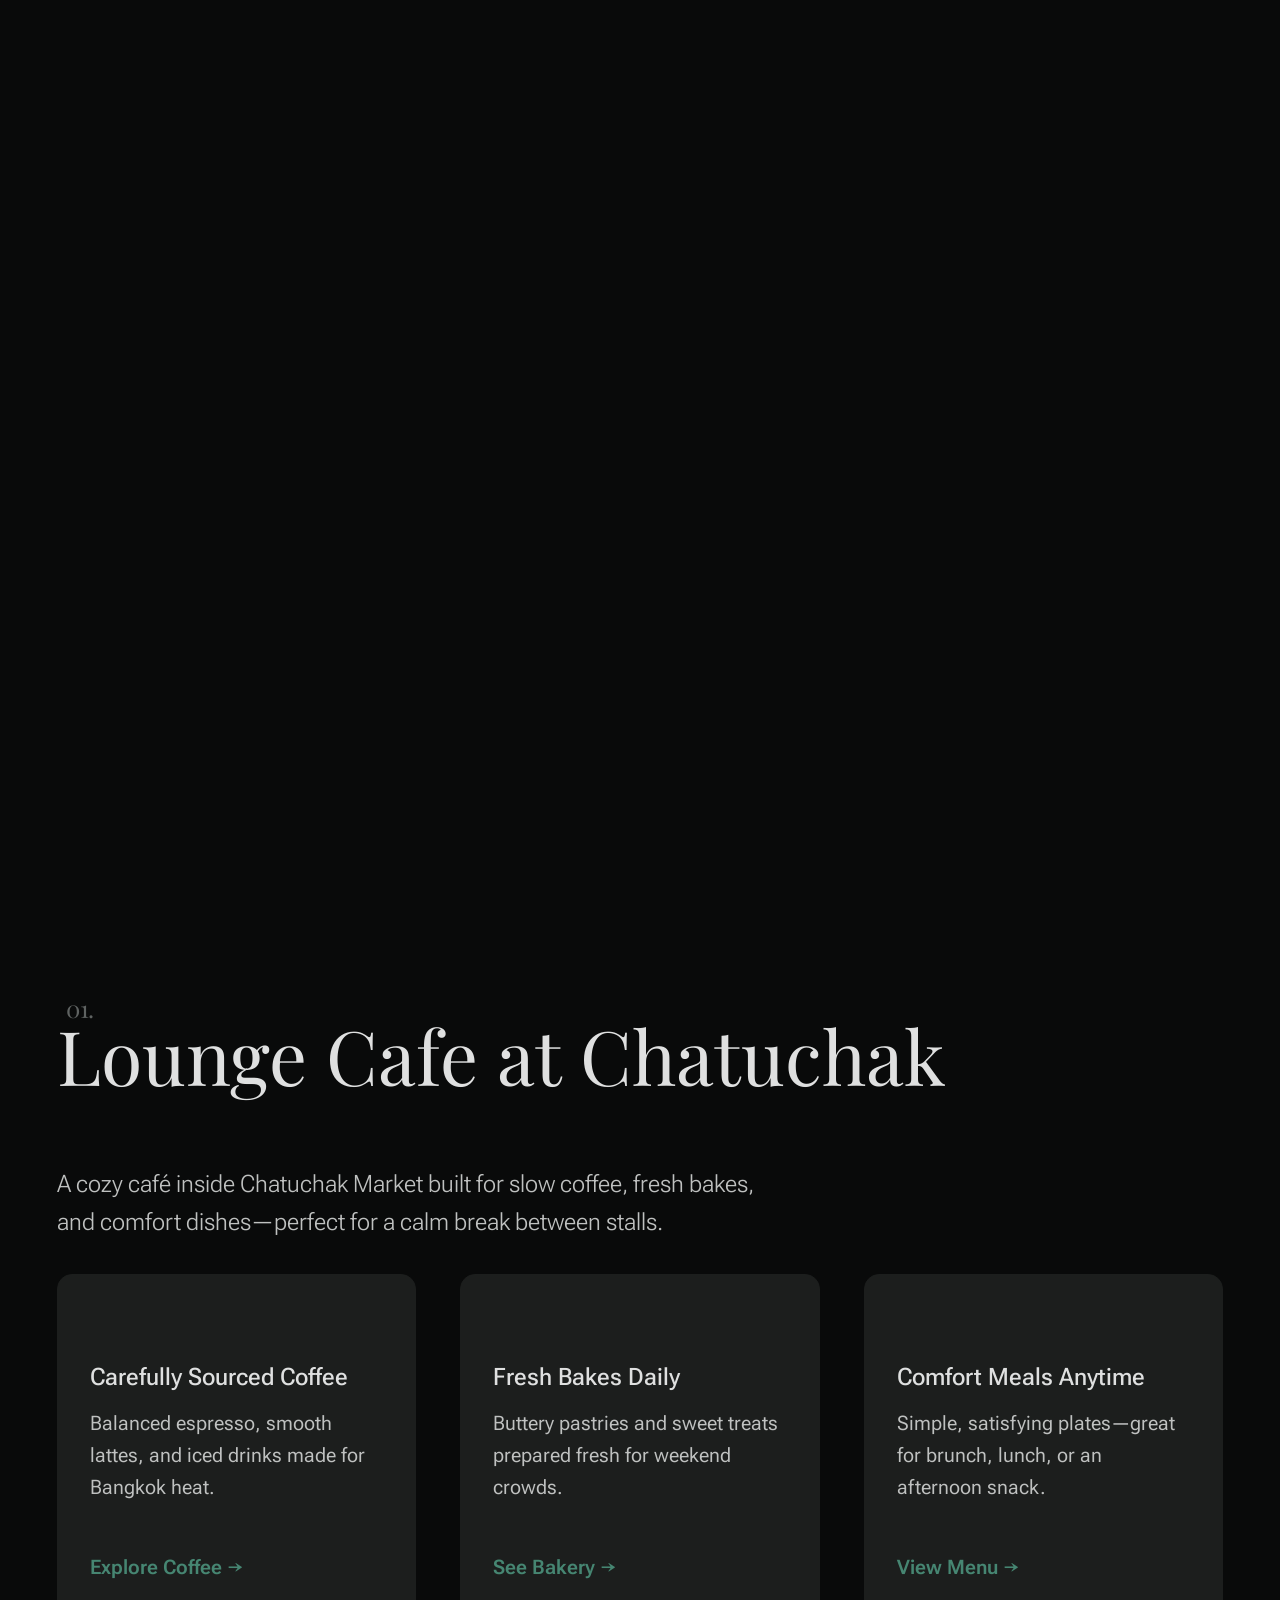
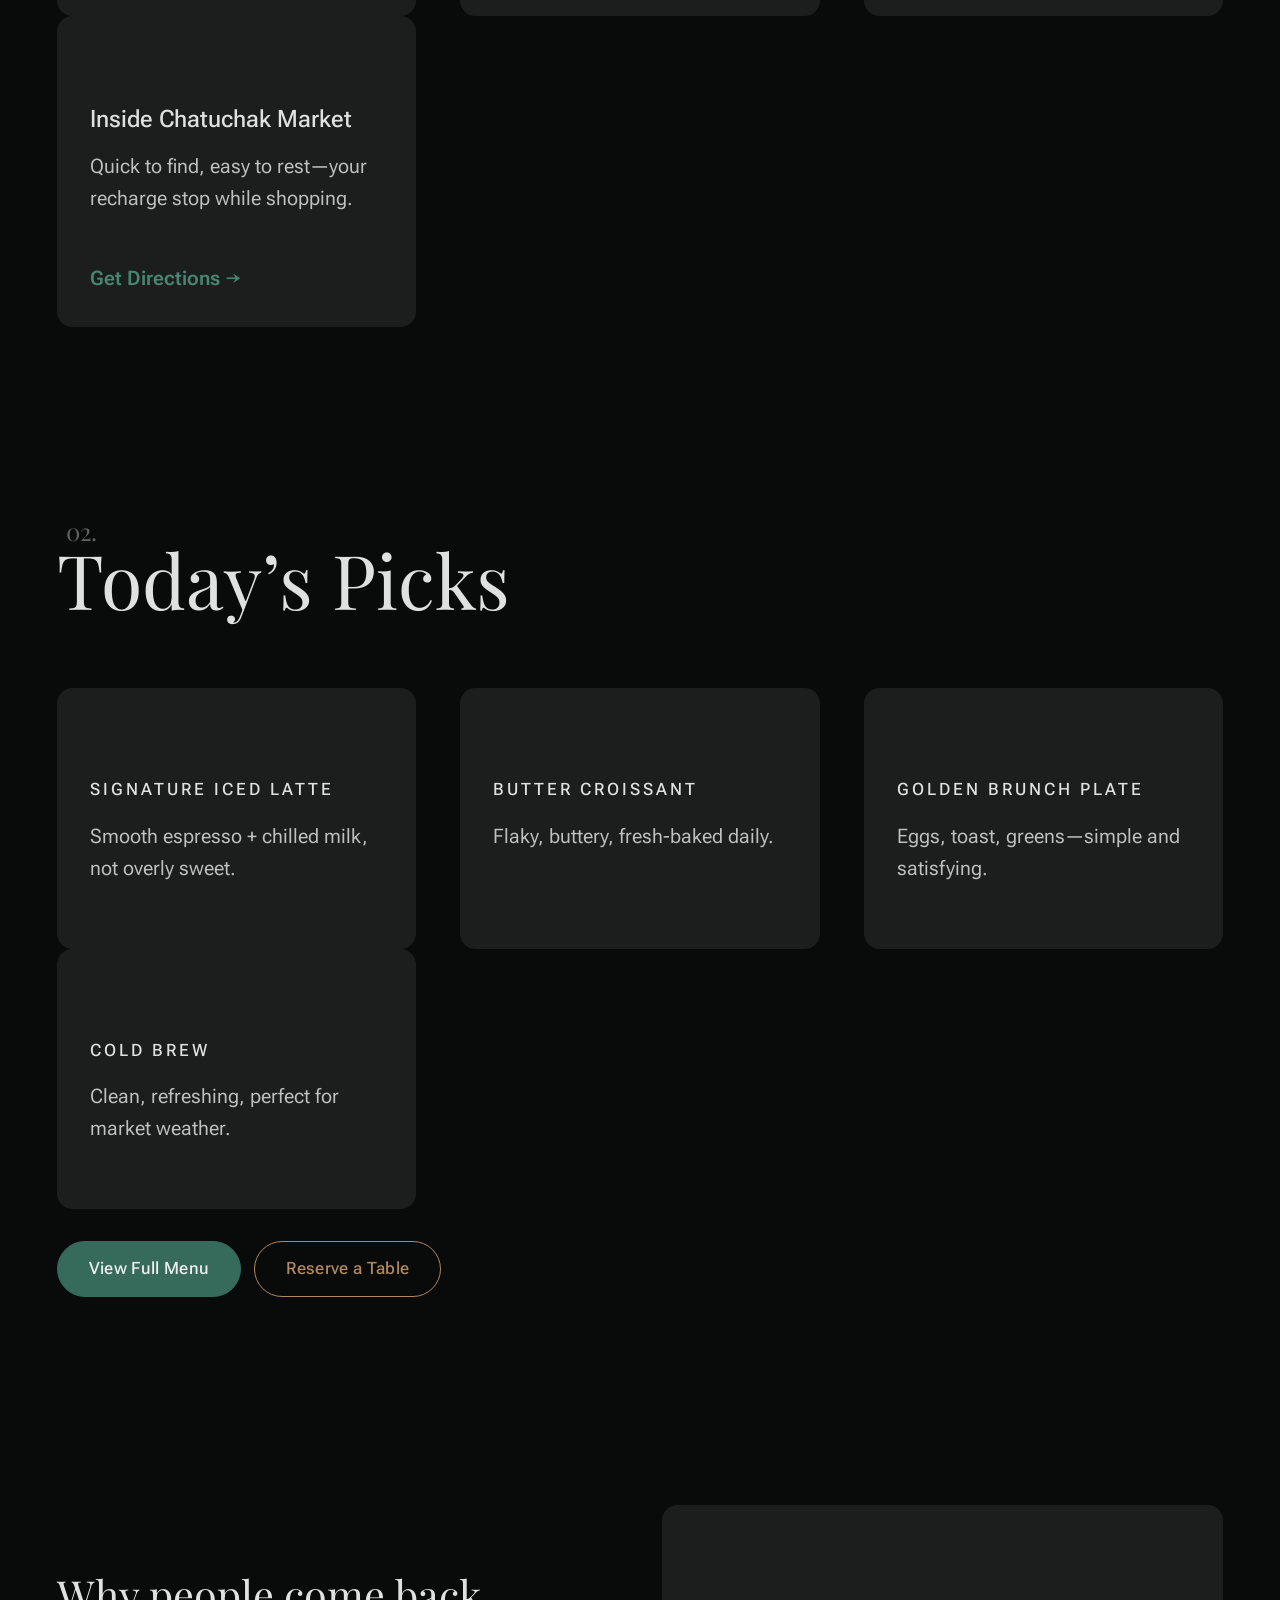
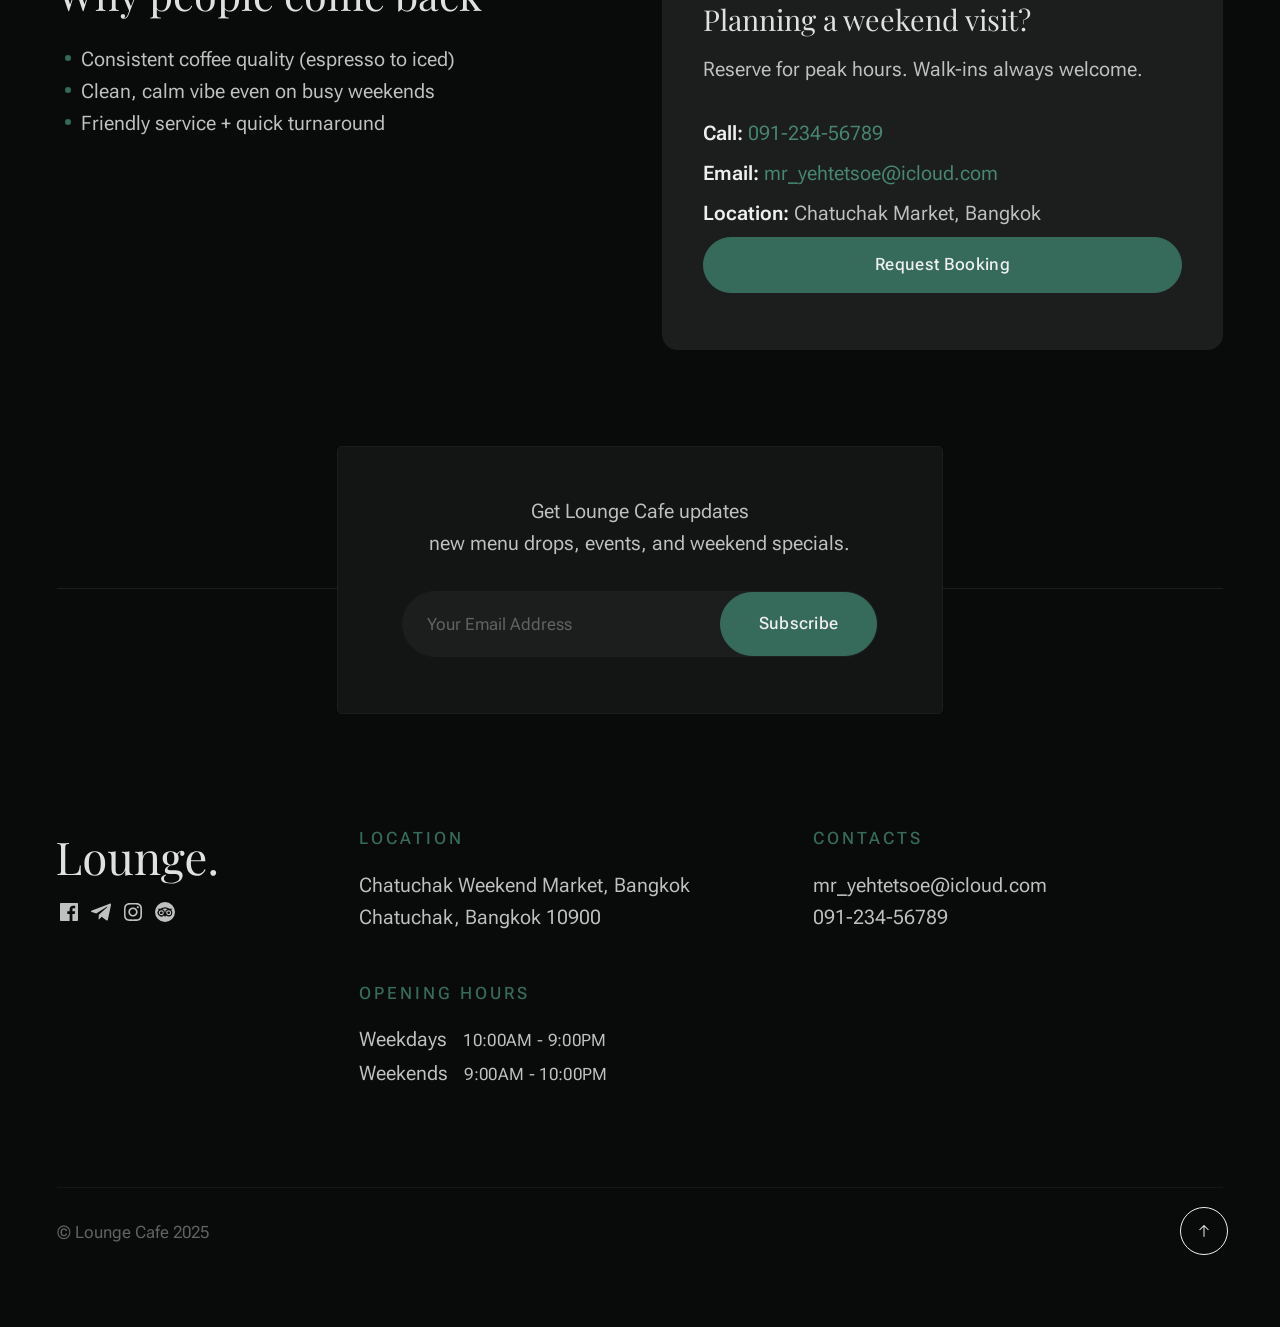
==== commit 09e02331: "update" ====
--- a/index.html
+++ b/index.html
@@ -134,6 +134,109 @@
 
             </div> <!-- grid-block -->            
 
+        </section>
+
+        <!-- =======================
+            HOME: HIGHLIGHTS
+        ======================== -->
+        <section class="container s-homepanels">
+            <div class="section-header" data-num="01">
+                <h2 class="text-display-title">Lounge Cafe at Chatuchak</h2>
+            </div>
+
+            <p class="lead">
+                A cozy café inside Chatuchak Market built for slow coffee, fresh bakes, and comfort dishes—perfect for a calm break between stalls.
+            </p>
+
+            <div class="grid-cols">
+                <div class="home-card">
+                    <h5>Carefully Sourced Coffee</h5>
+                    <p>Balanced espresso, smooth lattes, and iced drinks made for Bangkok heat.</p>
+                    <a class="home-link" href="menu.html">Explore Coffee →</a>
+                </div>
+
+                <div class="home-card">
+                    <h5>Fresh Bakes Daily</h5>
+                    <p>Buttery pastries and sweet treats prepared fresh for weekend crowds.</p>
+                    <a class="home-link" href="menu.html">See Bakery →</a>
+                </div>
+
+                <div class="home-card">
+                    <h5>Comfort Meals Anytime</h5>
+                    <p>Simple, satisfying plates—great for brunch, lunch, or an afternoon snack.</p>
+                    <a class="home-link" href="menu.html">View Menu →</a>
+                </div>
+
+                <div class="home-card">
+                    <h5>Inside Chatuchak Market</h5>
+                    <p>Quick to find, easy to rest—your recharge stop while shopping.</p>
+                    <a class="home-link" href="contact.html">Get Directions →</a>
+                </div>
+            </div>
+        </section>
+
+
+        <!-- =======================
+            HOME: TODAY'S PICKS
+        ======================== -->
+        <section class="container s-homepicks">
+            <div class="section-header" data-num="02">
+                <h2 class="text-display-title">Today’s Picks</h2>
+            </div>
+
+            <div class="grid-cols home-picks">
+                <div class="pick">
+                    <h6>Signature Iced Latte</h6>
+                    <p>Smooth espresso + chilled milk, not overly sweet.</p>
+                </div>
+                <div class="pick">
+                    <h6>Butter Croissant</h6>
+                    <p>Flaky, buttery, fresh-baked daily.</p>
+                </div>
+                <div class="pick">
+                    <h6>Golden Brunch Plate</h6>
+                    <p>Eggs, toast, greens—simple and satisfying.</p>
+                </div>
+                <div class="pick">
+                    <h6>Cold Brew</h6>
+                    <p>Clean, refreshing, perfect for market weather.</p>
+                </div>
+            </div>
+
+            <div class="home-actions">
+                <a class="btn btn--primary" href="menu.html">View Full Menu</a>
+                <a class="btn btn--ghost" href="reservations.html">Reserve a Table</a>
+            </div>
+        </section>
+
+
+        <!-- =======================
+            HOME: WHY US + CTA
+        ======================== -->
+        <section class="container s-homecta">
+            <div class="grid-block">
+                <div class="grid-block__item span-half-start home-why">
+                    <h3>Why people come back</h3>
+                    <ul class="disc">
+                        <li>Consistent coffee quality (espresso to iced)</li>
+                        <li>Clean, calm vibe even on busy weekends</li>
+                        <li>Friendly service + quick turnaround</li>
+                    </ul>
+                </div>
+
+                <div class="grid-block__item span-half-end home-ctaBox">
+                    <h4>Planning a weekend visit?</h4>
+                    <p>Reserve for peak hours. Walk-ins always welcome.</p>
+
+                    <div class="home-mini">
+                        <p><strong>Call:</strong> <a href="tel:+669123456789">091-234-56789</a></p>
+                        <p><strong>Email:</strong> <a href="mailto:mr_yehtetsoe@icloud.com">mr_yehtetsoe@icloud.com</a></p>
+                        <p><strong>Location:</strong> Chatuchak Market, Bangkok</p>
+                    </div>
+
+                    <a class="btn btn--primary u-fullwidth" href="reservations.html">Request Booking</a>
+                </div>
+            </div>
         </section>
 
 <footer id="footer" class="container s-footer">  
--- a/css/styles.css
+++ b/css/styles.css
@@ -5041,4 +5041,61 @@
     .s-reservations .reservations-formwrap {
         padding-left: 0;
     }
+}
+
+/* ==========================
+   HOME PAGE ENHANCEMENTS
+========================== */
+
+.s-homepanels,
+.s-homepicks,
+.s-homecta {
+    padding-top: var(--vspace-3);
+    padding-bottom: var(--vspace-3);
+}
+
+.s-homepanels .lead {
+    max-width: 70rem;
+}
+
+.home-card {
+    background: var(--color-bg-neutral);
+    border: 1px solid var(--color-border);
+    border-radius: var(--radius-lg);
+    padding: var(--vspace-1);
+}
+
+.home-link {
+    display: inline-block;
+    margin-top: var(--vspace-0_5);
+    font-weight: 600;
+}
+
+.home-picks .pick {
+    background: var(--color-bg-neutral);
+    border: 1px solid var(--color-border);
+    border-radius: var(--radius-lg);
+    padding: var(--vspace-1);
+}
+
+.home-actions {
+    margin-top: var(--vspace-1);
+}
+
+.home-ctaBox {
+    background: var(--color-bg-neutral);
+    border: 1px solid var(--color-border);
+    border-radius: var(--radius-lg);
+    padding: var(--vspace-1_25);
+}
+
+.home-mini p {
+    margin-bottom: var(--vspace-0_25);
+}
+
+@media screen and (max-width: 800px) {
+    .home-actions .btn {
+        width: 100%;
+        margin-right: 0;
+    }
 }
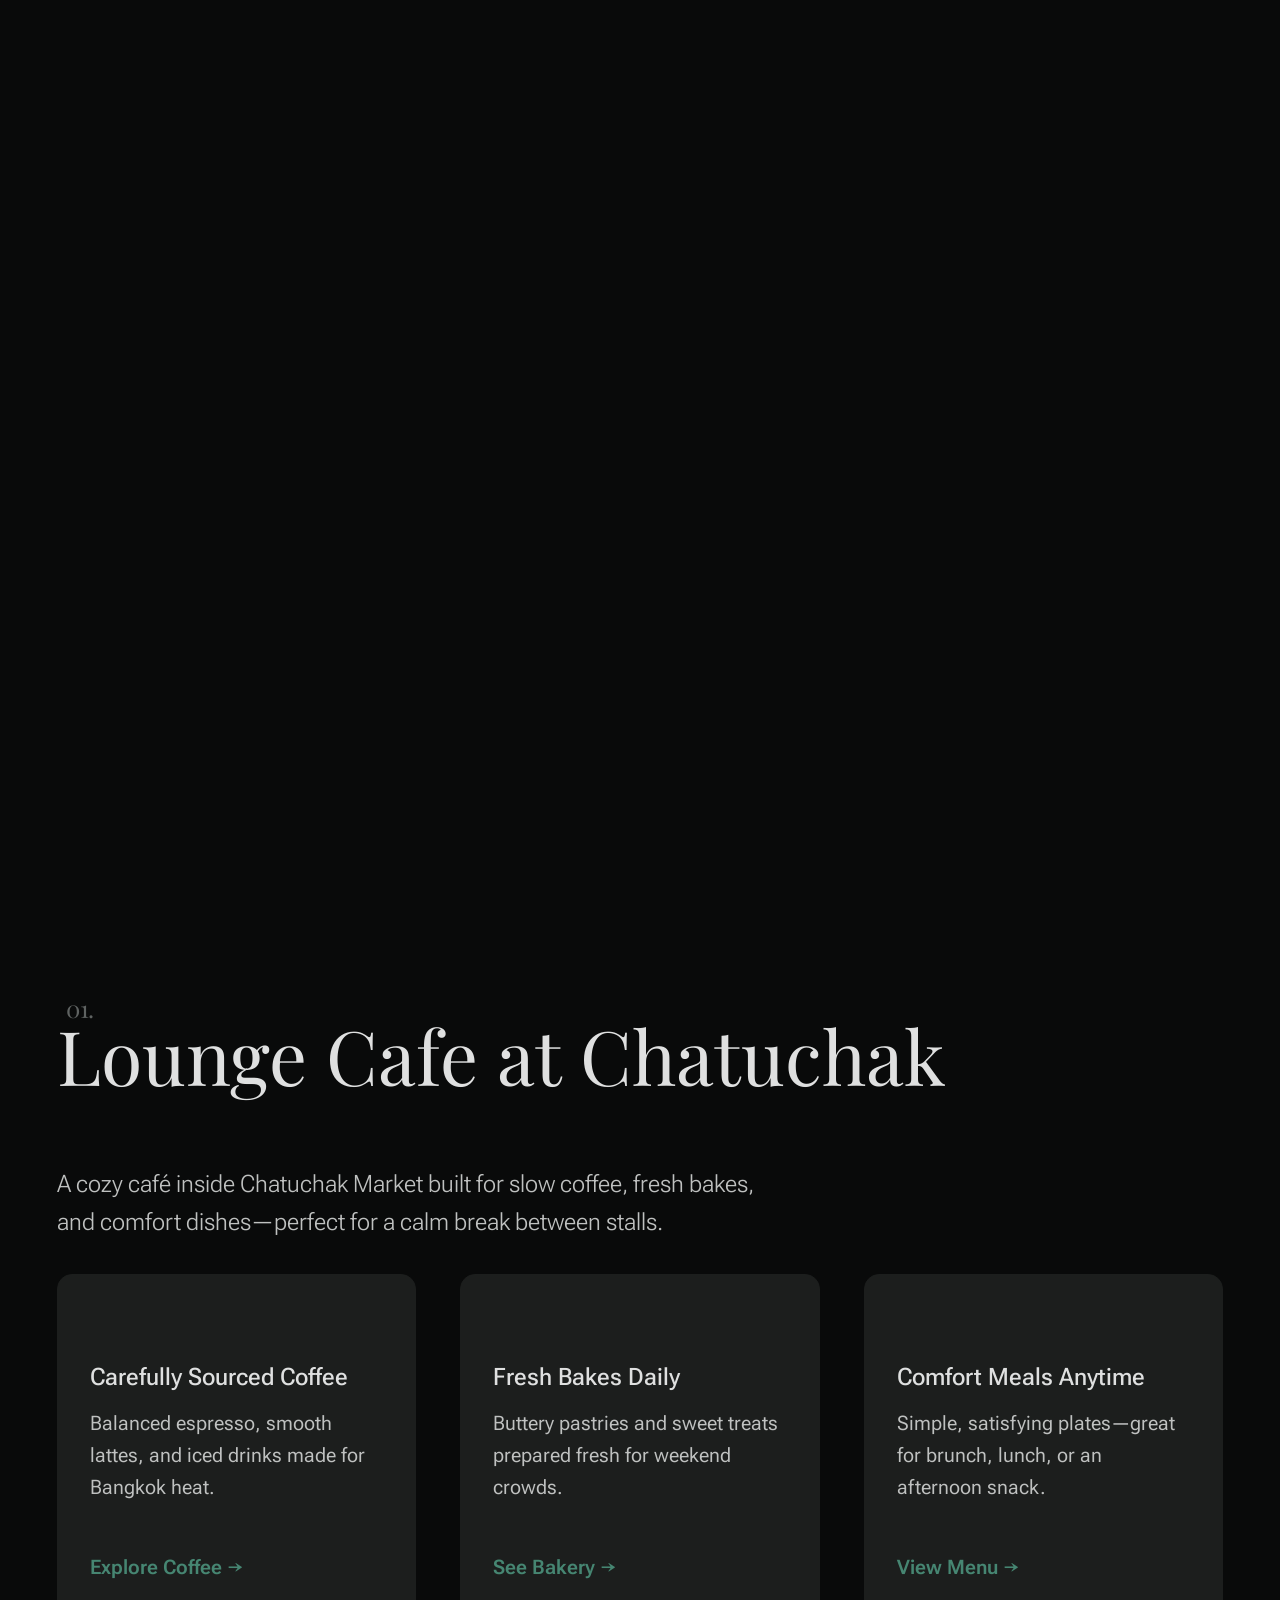
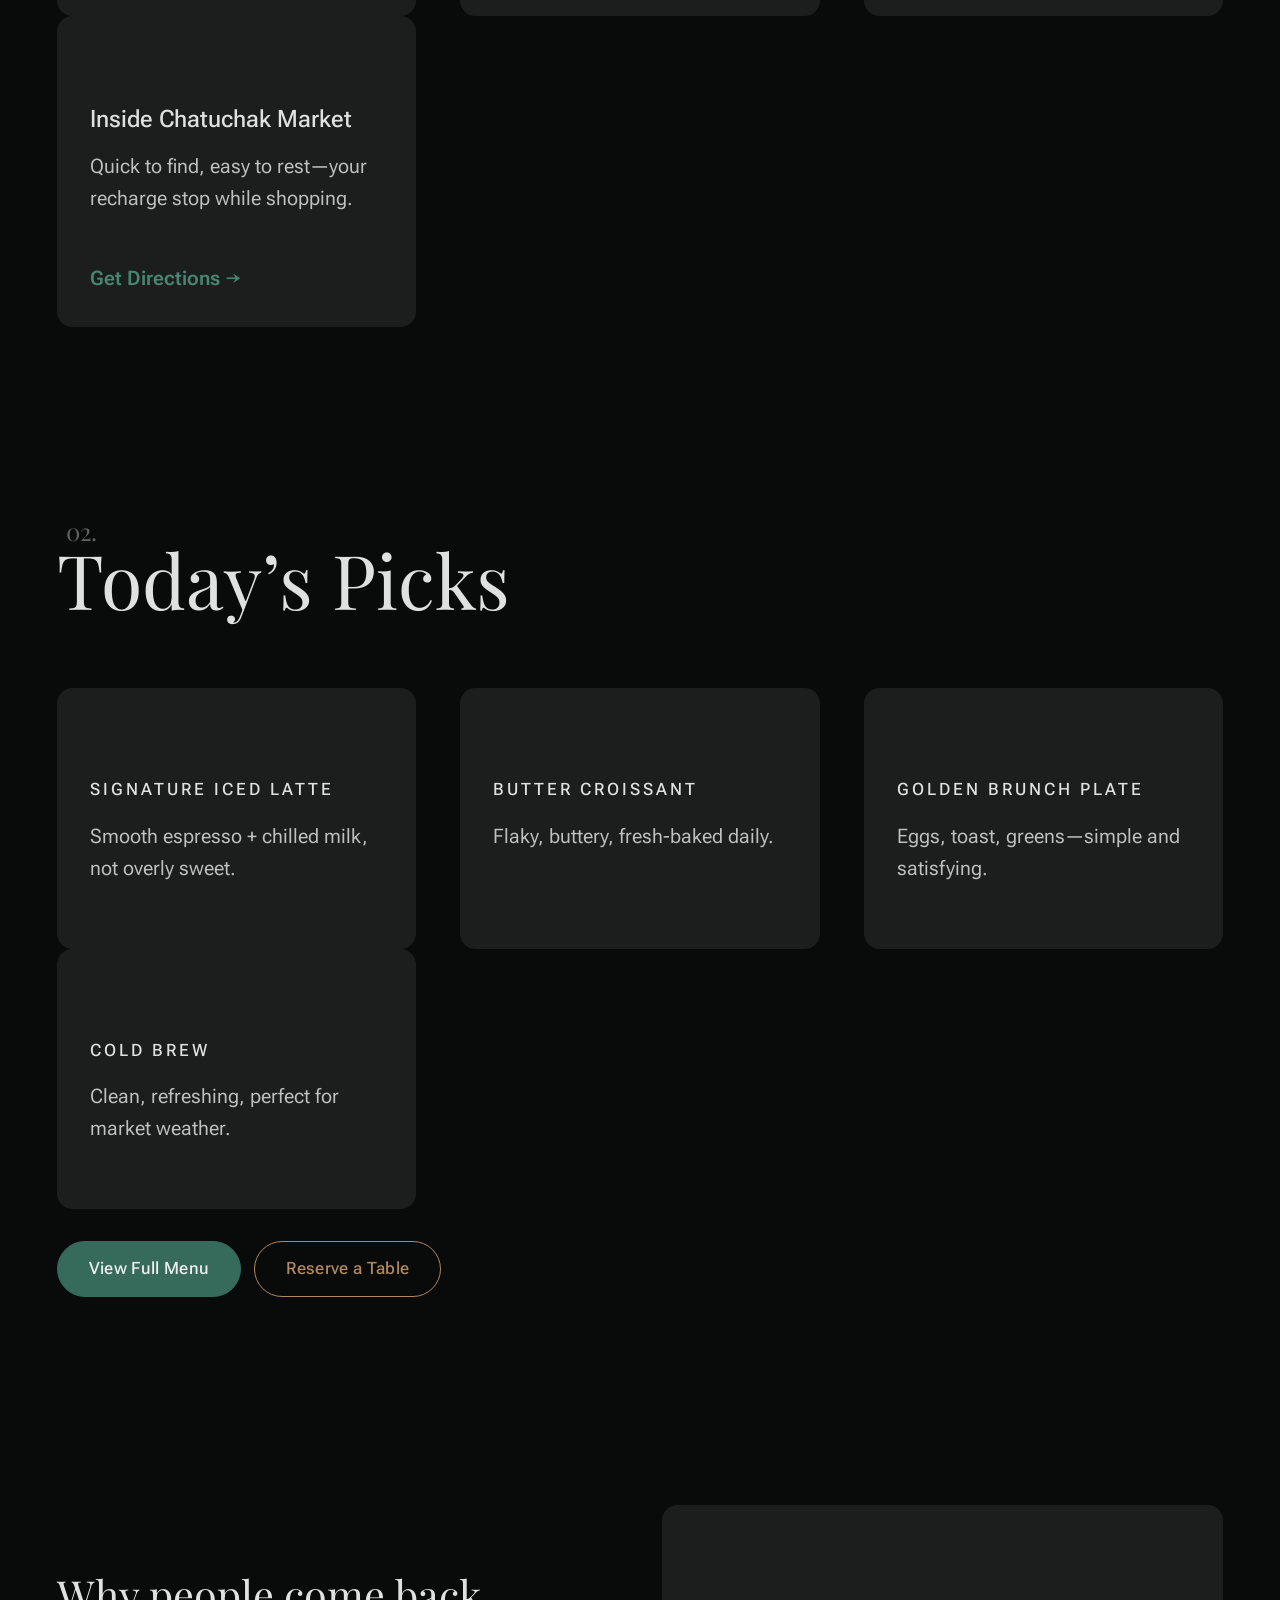
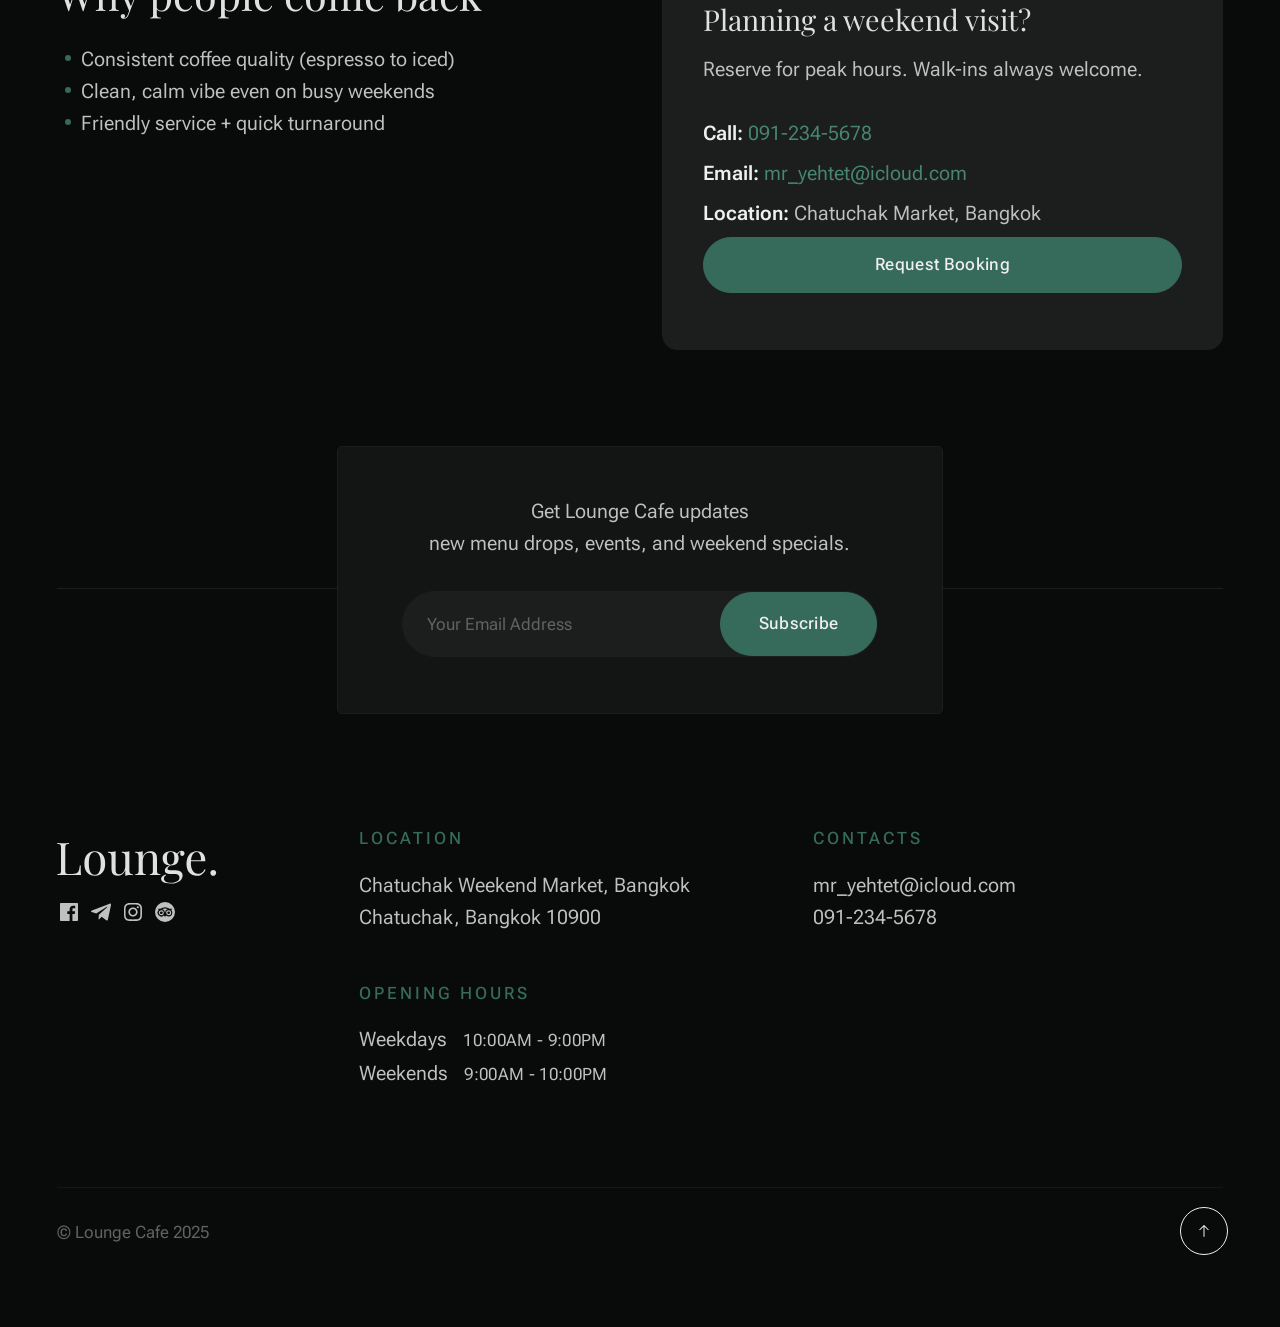
==== commit 24496284: "save a work" ====
--- a/index.html
+++ b/index.html
@@ -229,8 +229,8 @@
                     <p>Reserve for peak hours. Walk-ins always welcome.</p>
 
                     <div class="home-mini">
-                        <p><strong>Call:</strong> <a href="tel:+669123456789">091-234-56789</a></p>
-                        <p><strong>Email:</strong> <a href="mailto:mr_yehtetsoe@icloud.com">mr_yehtetsoe@icloud.com</a></p>
+                        <p><strong>Call:</strong> <a href="tel:+669123456789">091-234-5678</a></p>
+                        <p><strong>Email:</strong> <a href="mailto:mr_yehtetsoe@icloud.com">mr_yehtet@icloud.com</a></p>
                         <p><strong>Location:</strong> Chatuchak Market, Bangkok</p>
                     </div>
 
@@ -315,8 +315,8 @@
                     <div class="grid-cols__column footer-block">     
                         <h6>Contacts</h6>
                         <ul class="link-list">
-                            <li><a href="mailto:#0">mr_yehtetsoe@icloud.com</a></li>
-                            <li><a href="tel:+669123456789">091-234-56789</a></li>
+                            <li><a href="mailto:#0">mr_yehtet@icloud.com</a></li>
+                            <li><a href="tel:+669123456789">091-234-5678</a></li>
                         </ul> 
                     </div>
                     
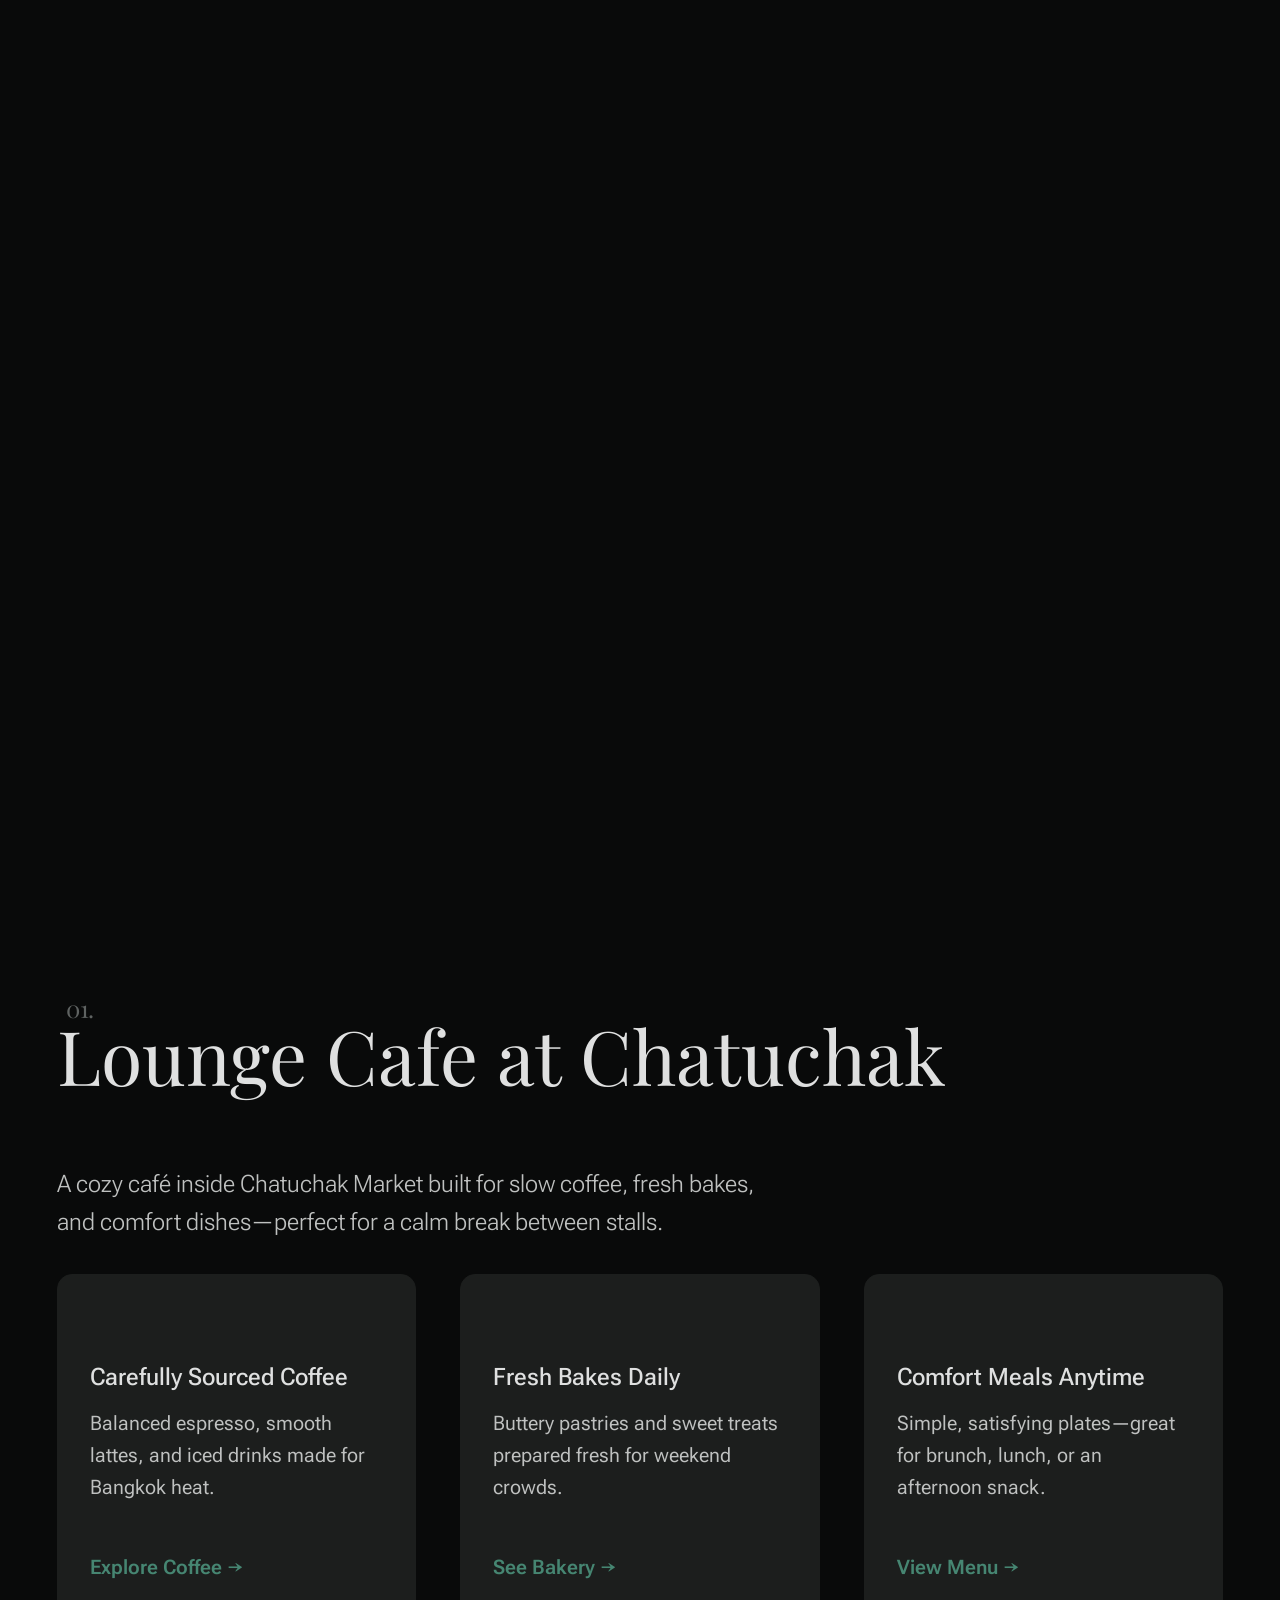
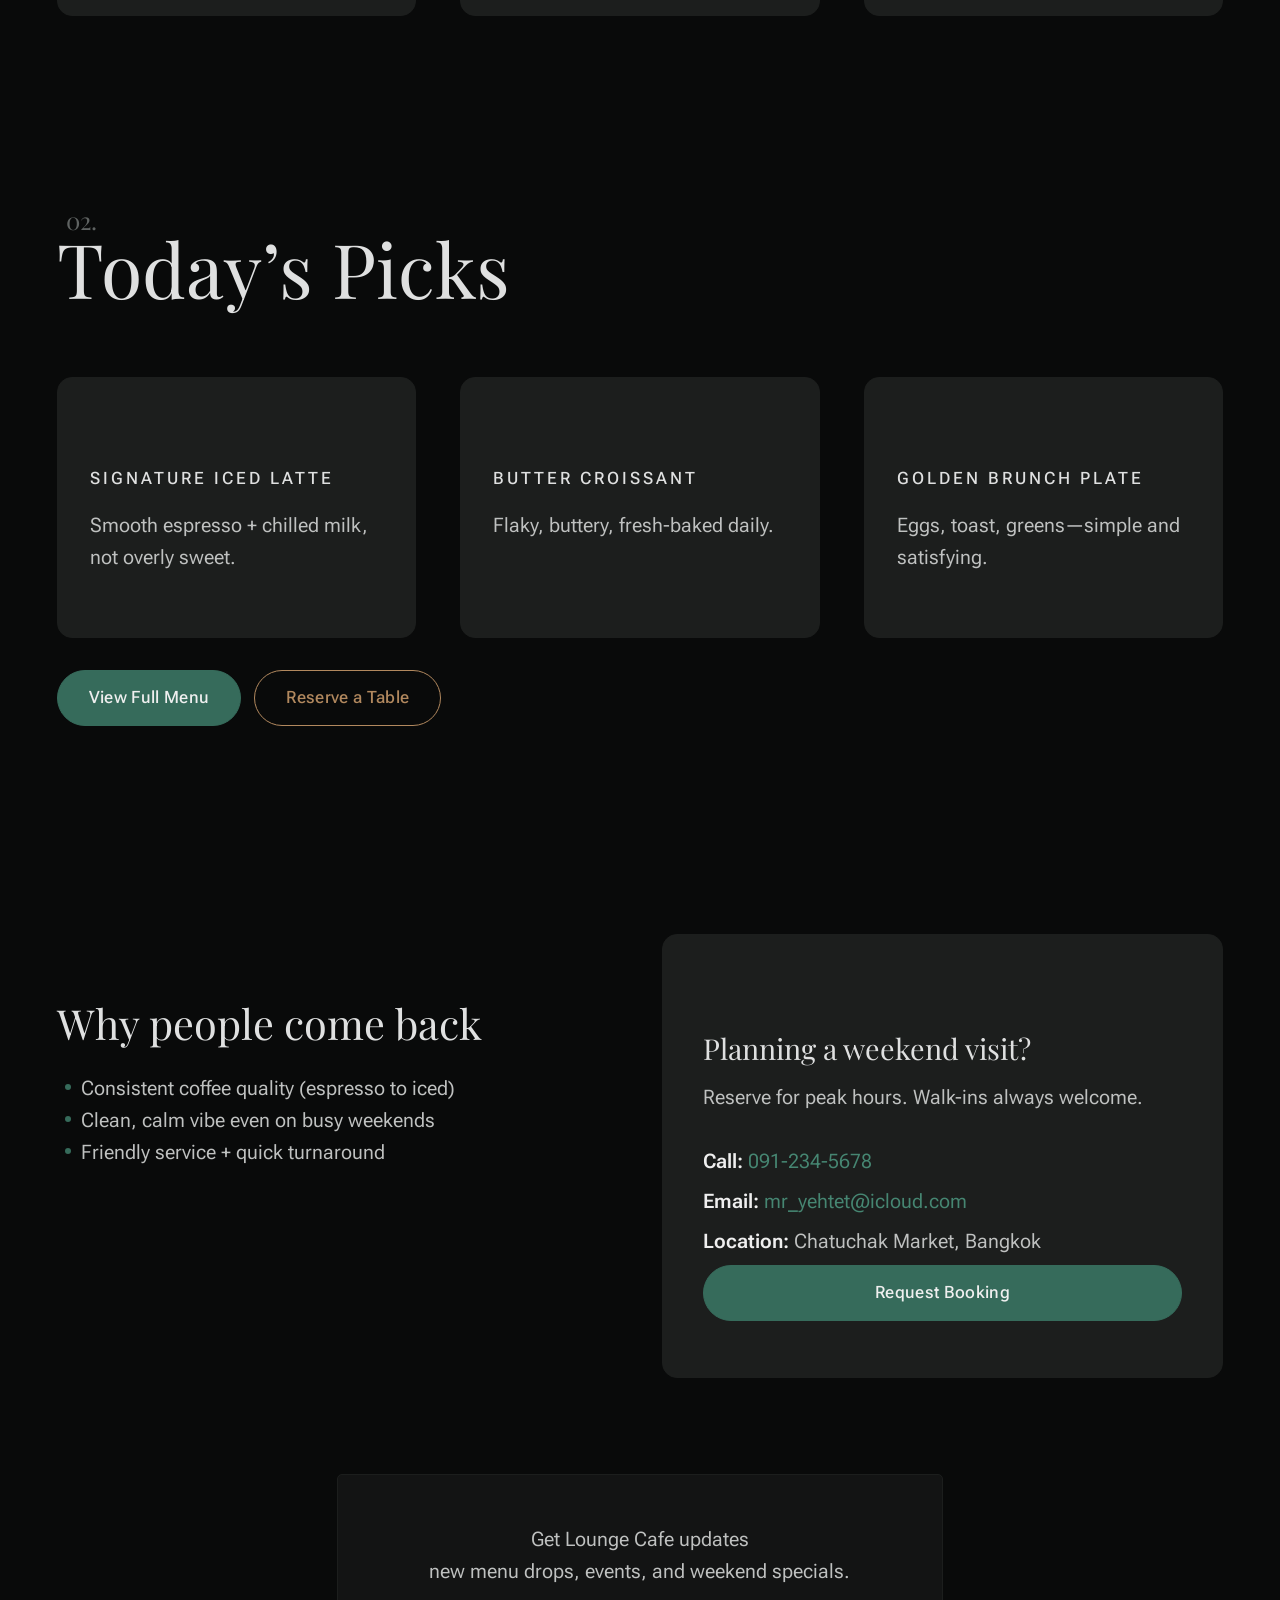
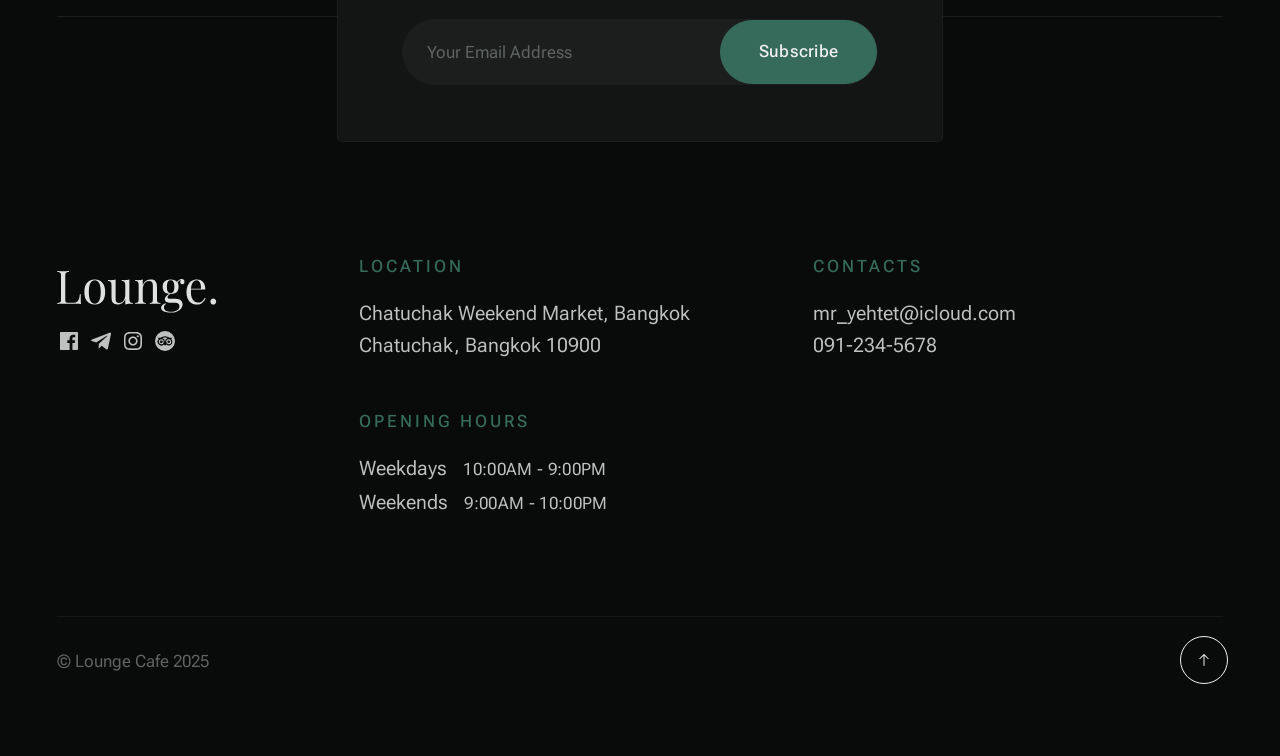
==== commit 322666d1: "saving 3th file" ====
--- a/index.html
+++ b/index.html
@@ -72,7 +72,7 @@
                     <div class="header-contact">
                         <a href="tel:+669123456789" class="header-contact__num btn">
                             <svg id="Layer_1" data-name="Layer 1" xmlns="http://www.w3.org/2000/svg" viewBox="0 0 24 24" stroke-width="1.5" width="24" height="24" color="#000000"><defs><style>.cls-6376396cc3a86d32eae6f0dc-1{fill:none;stroke:currentColor;stroke-miterlimit:10;}</style></defs><path class="cls-6376396cc3a86d32eae6f0dc-1" d="M19.64,21.25c-2.54,2.55-8.38.83-13-3.84S.2,6.9,2.75,4.36L5.53,1.57,10.9,6.94l-2,2A2.18,2.18,0,0,0,8.9,12L12,15.1a2.18,2.18,0,0,0,3.07,0l2-2,5.37,5.37Z"></path></svg>
-                             091-234-56789
+                             091-234-5678
                         </a>
                     </div> <!-- end header-contact -->
                 </nav> <!-- end header-nav -->         
@@ -167,11 +167,6 @@
                     <a class="home-link" href="menu.html">View Menu →</a>
                 </div>
 
-                <div class="home-card">
-                    <h5>Inside Chatuchak Market</h5>
-                    <p>Quick to find, easy to rest—your recharge stop while shopping.</p>
-                    <a class="home-link" href="contact.html">Get Directions →</a>
-                </div>
             </div>
         </section>
 
@@ -196,10 +191,6 @@
                 <div class="pick">
                     <h6>Golden Brunch Plate</h6>
                     <p>Eggs, toast, greens—simple and satisfying.</p>
-                </div>
-                <div class="pick">
-                    <h6>Cold Brew</h6>
-                    <p>Clean, refreshing, perfect for market weather.</p>
                 </div>
             </div>
 
